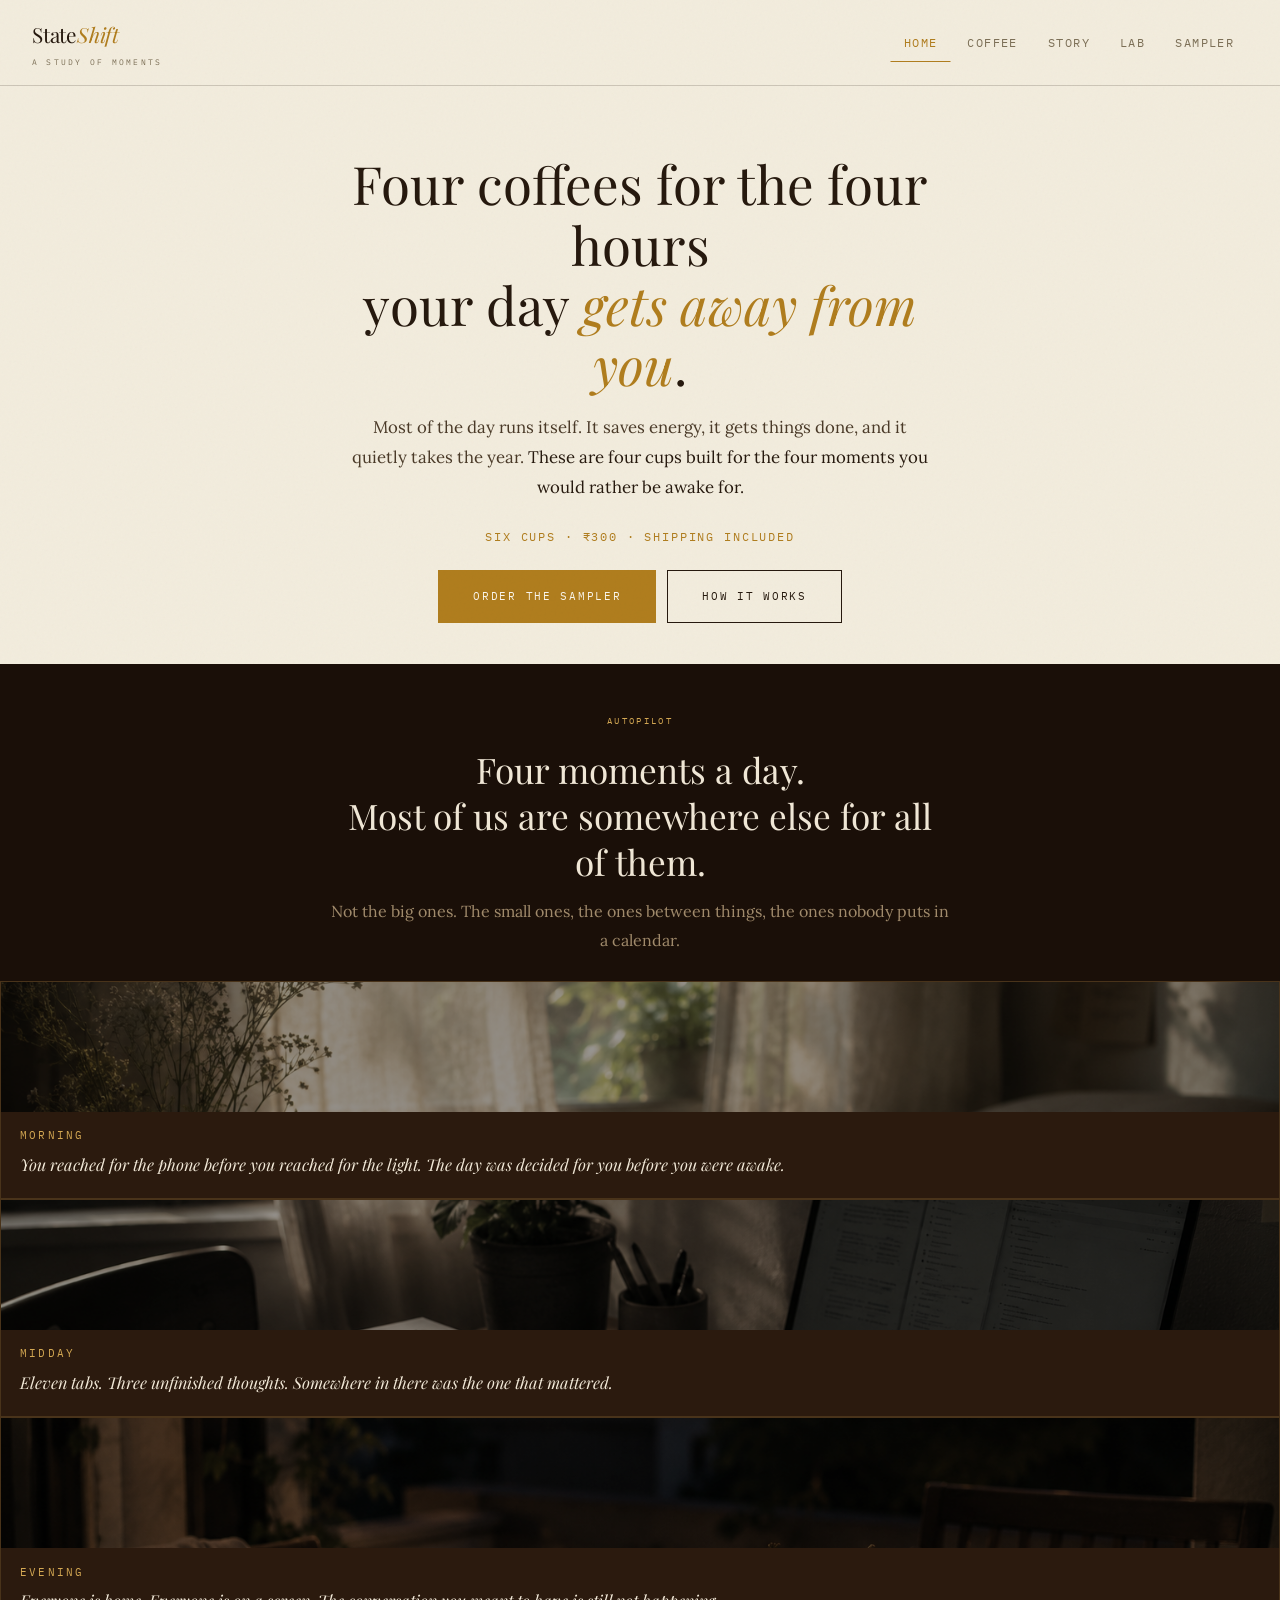
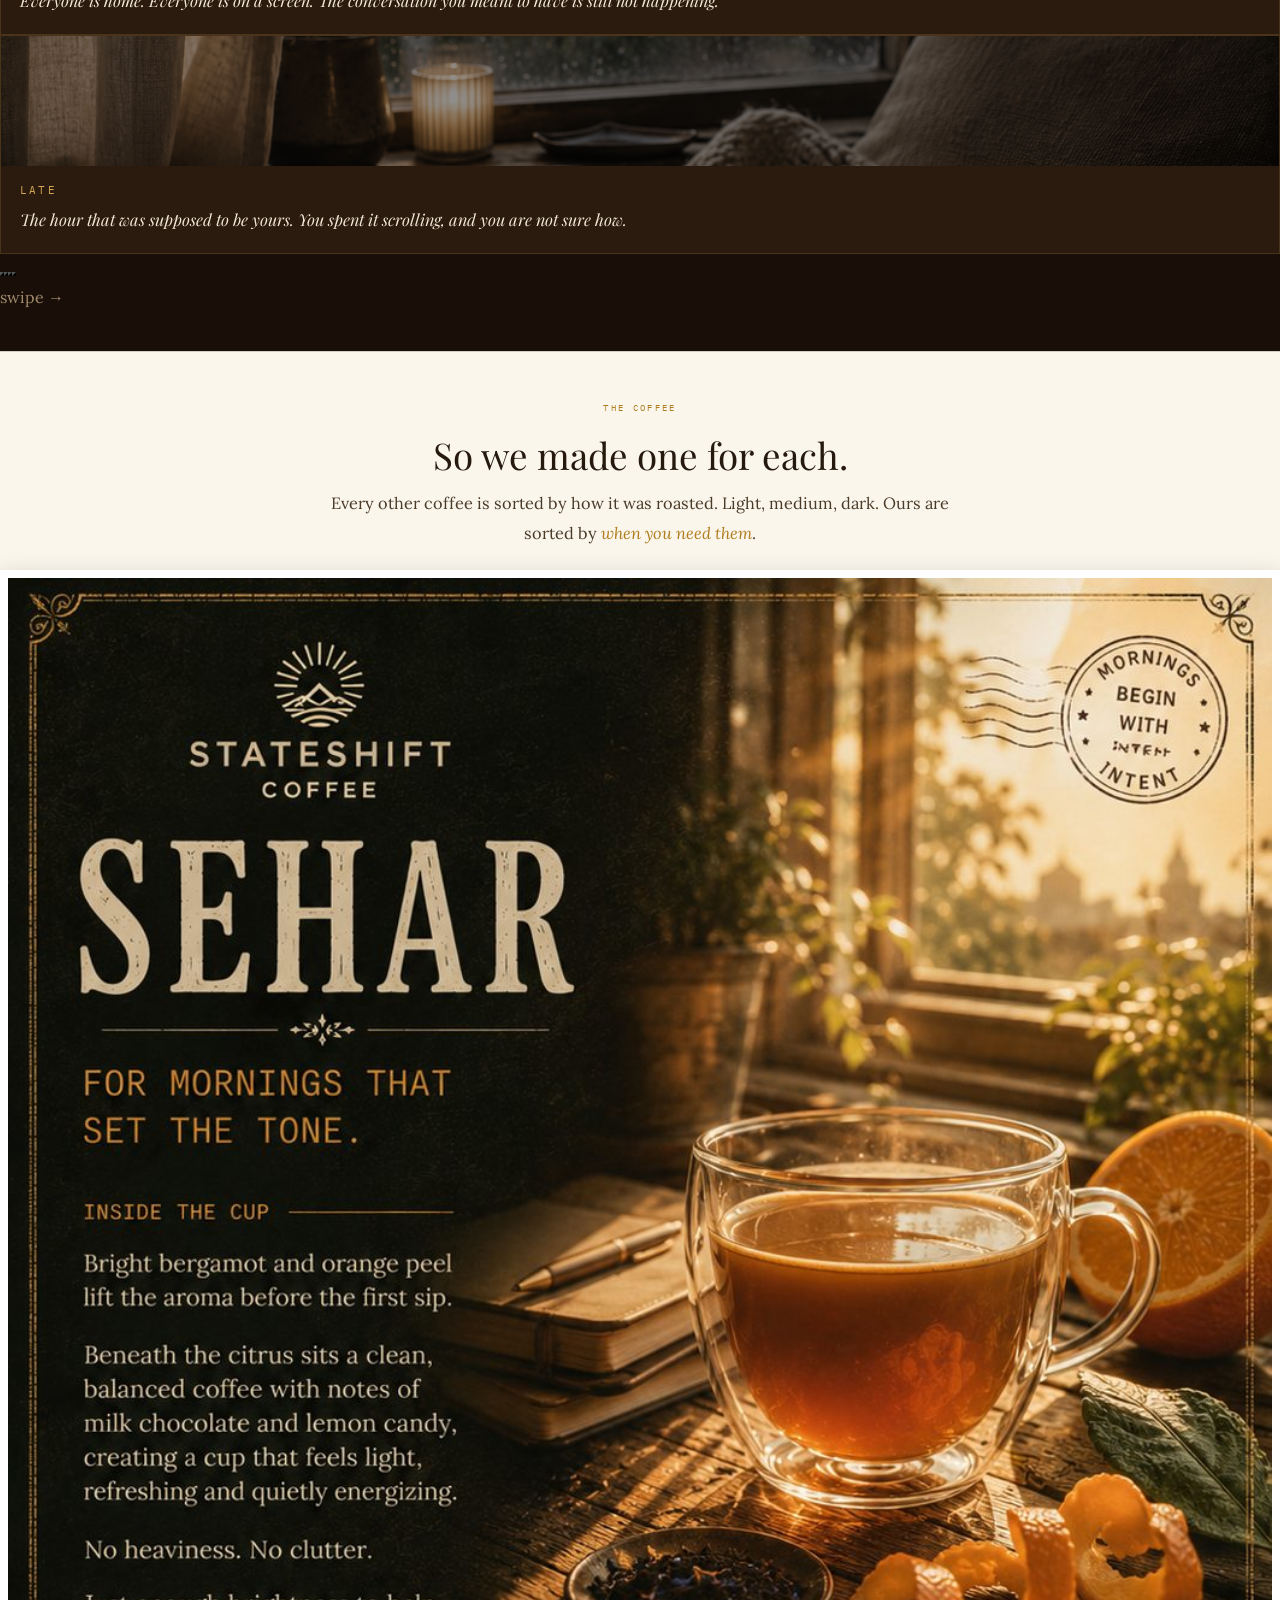
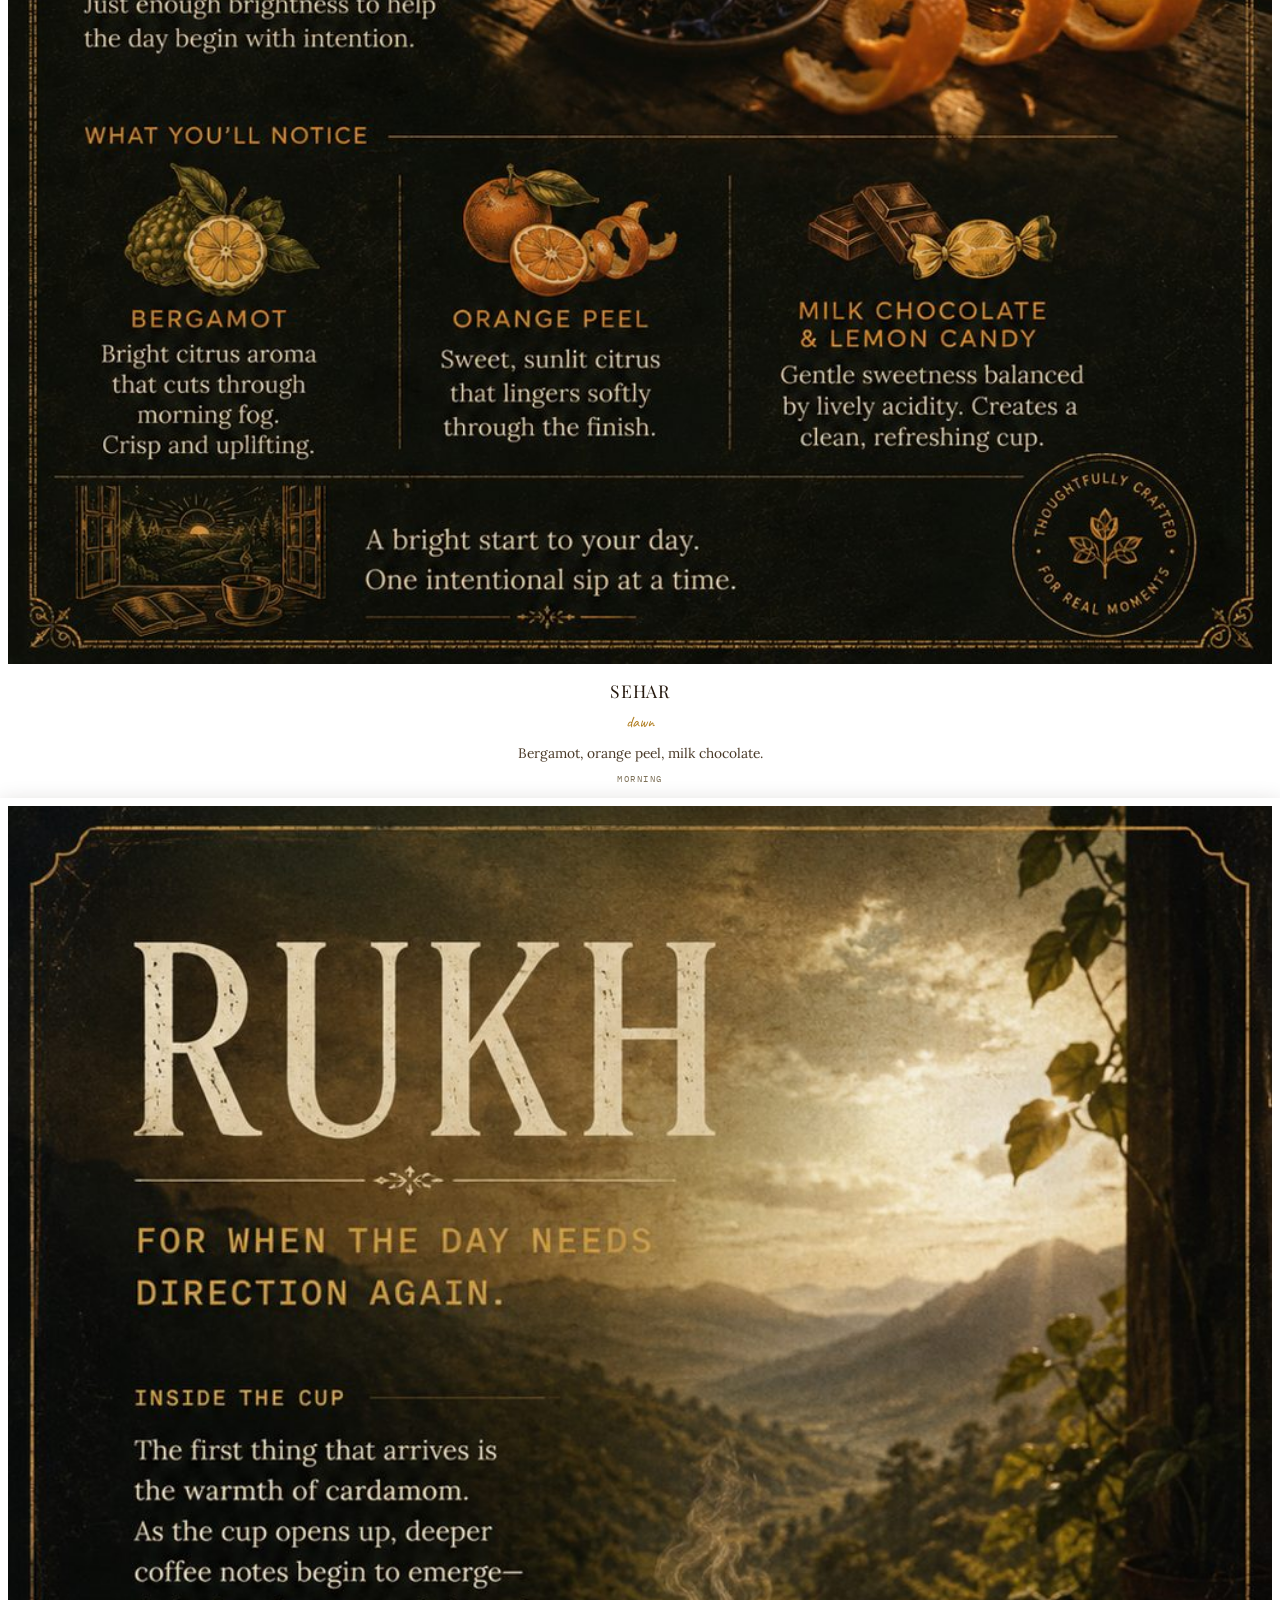
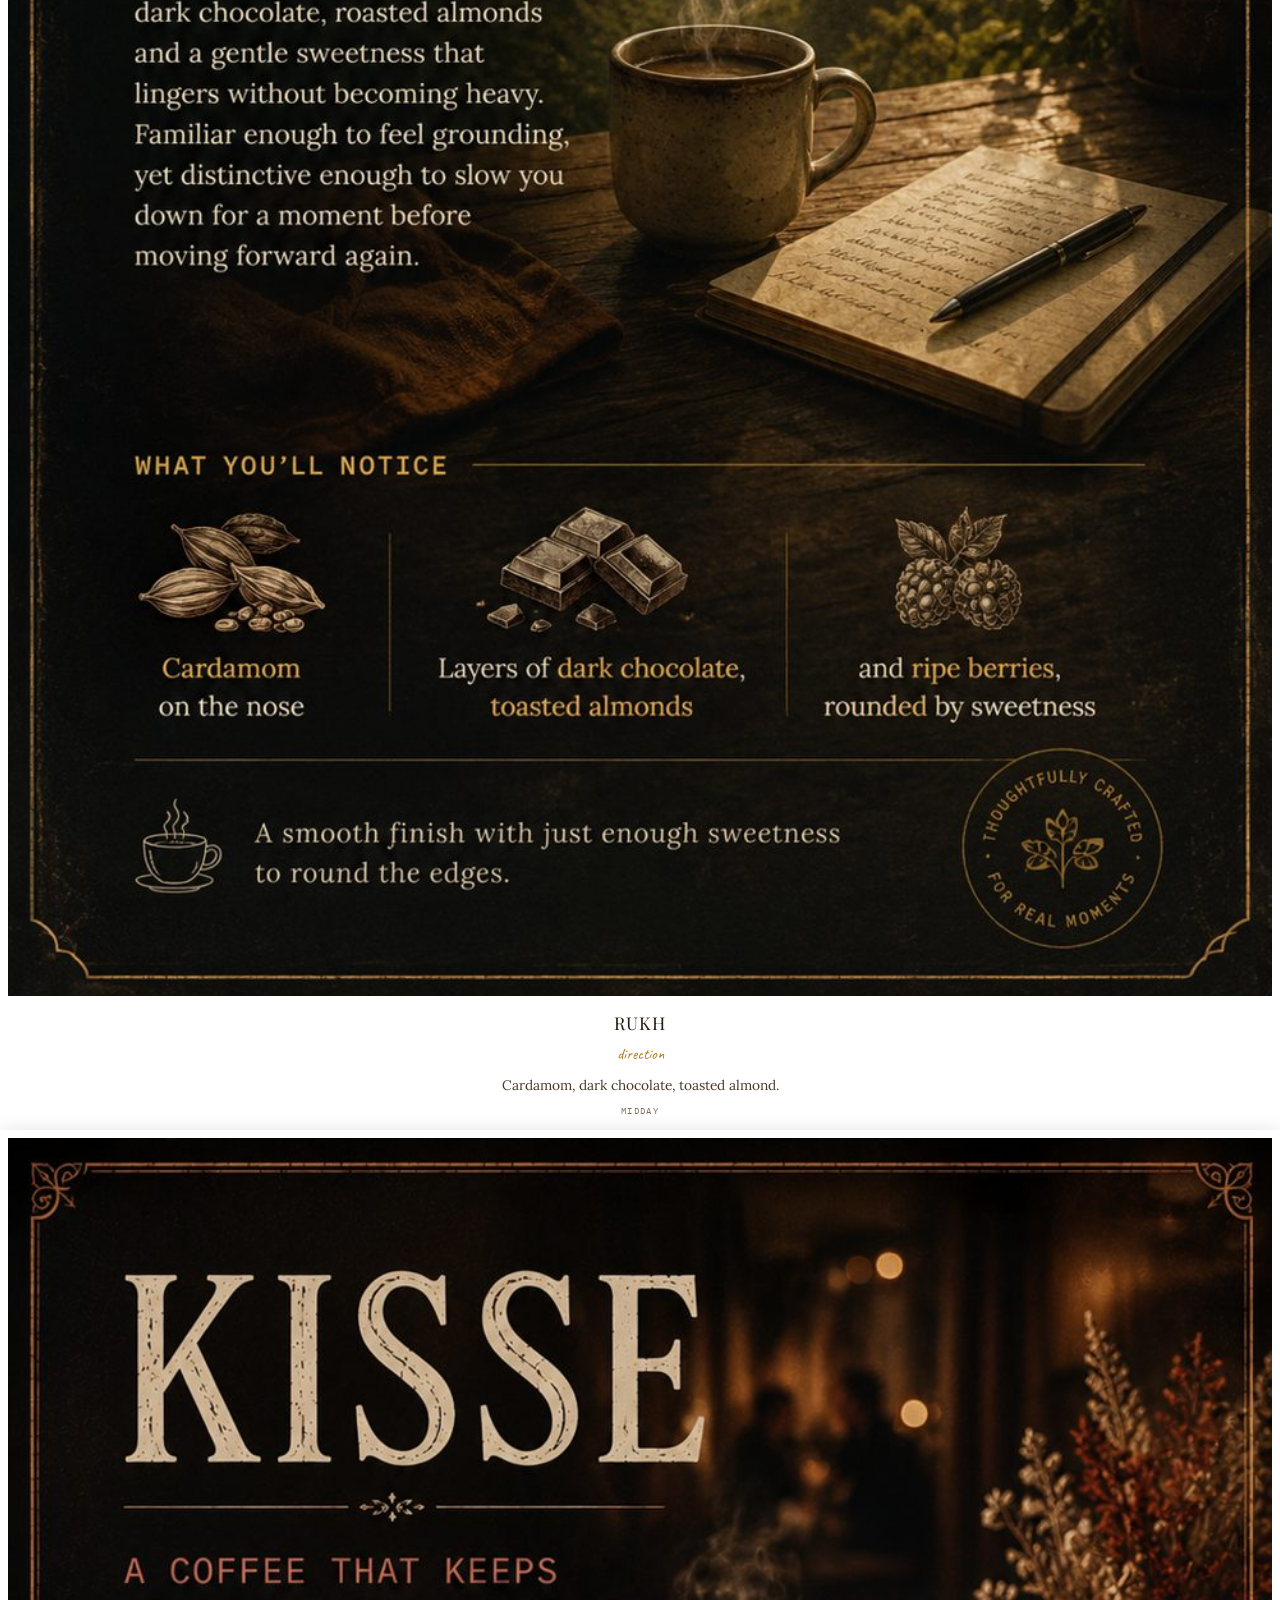
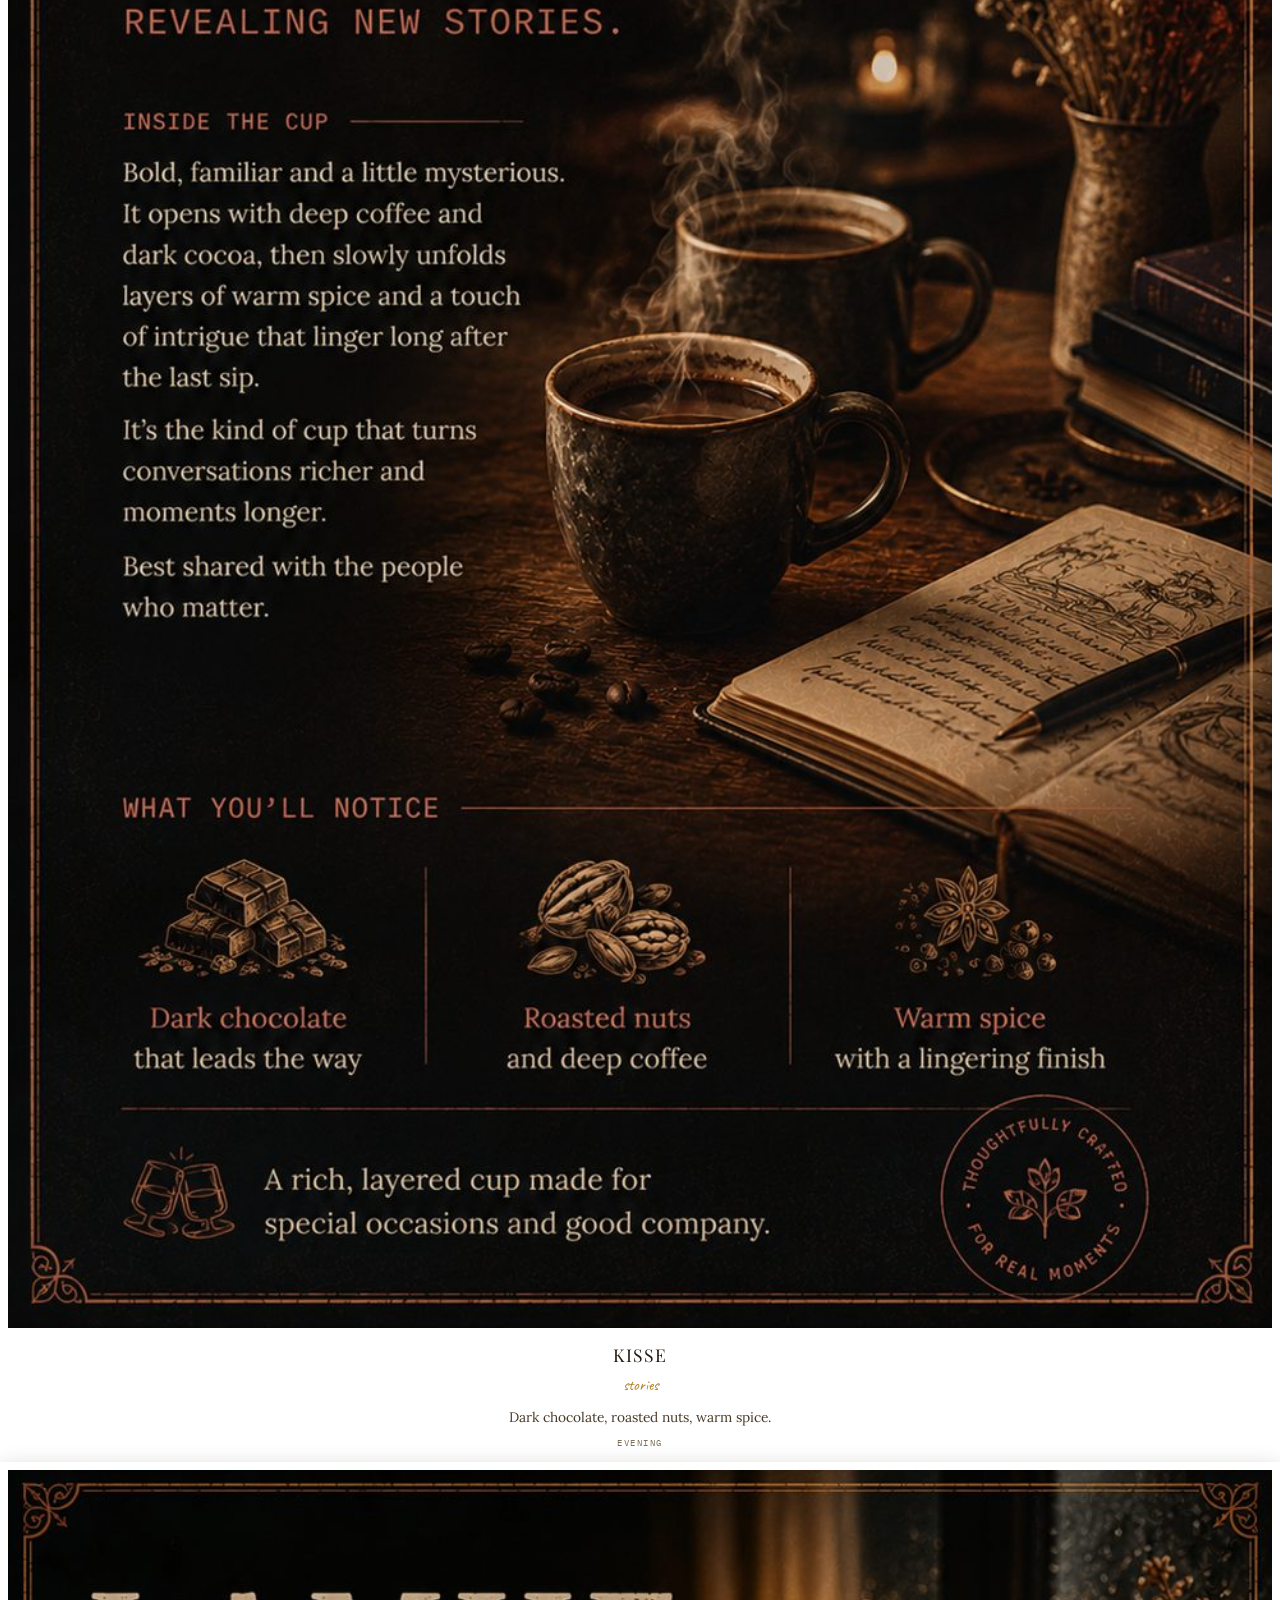
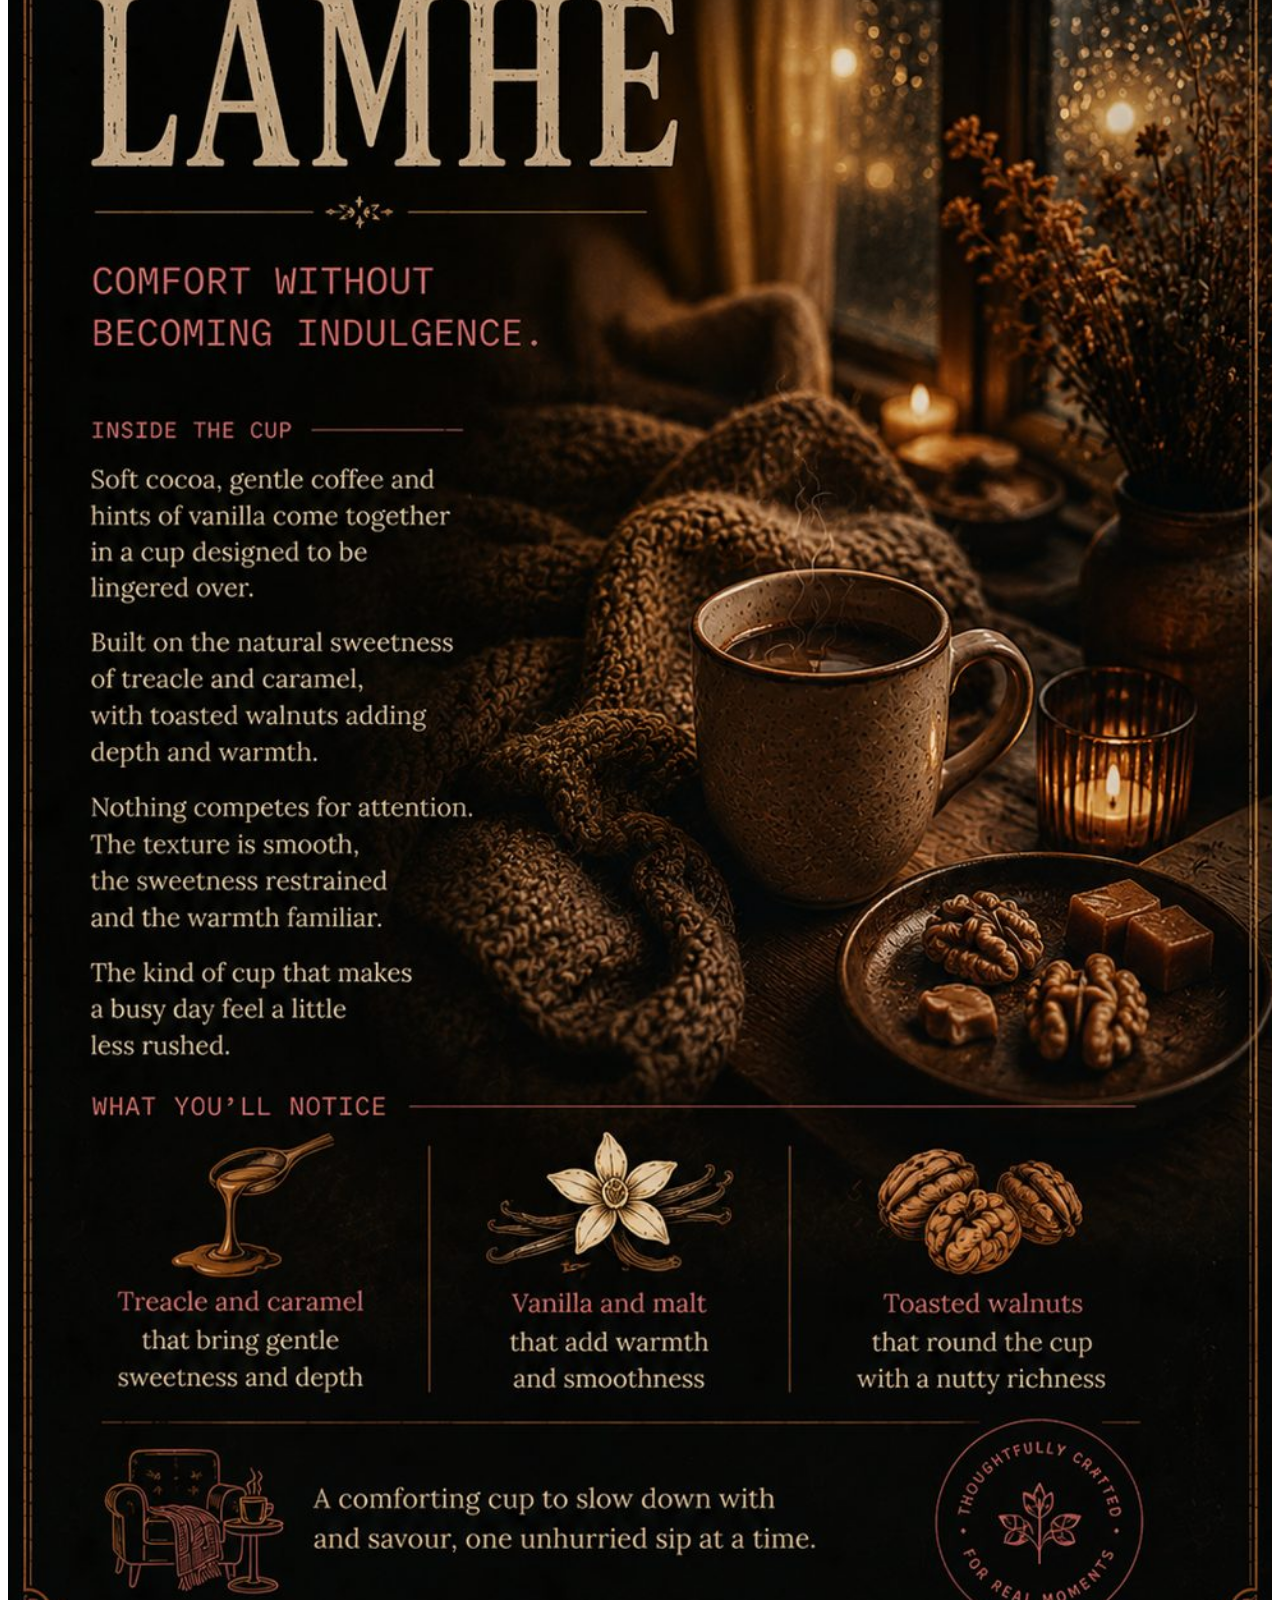
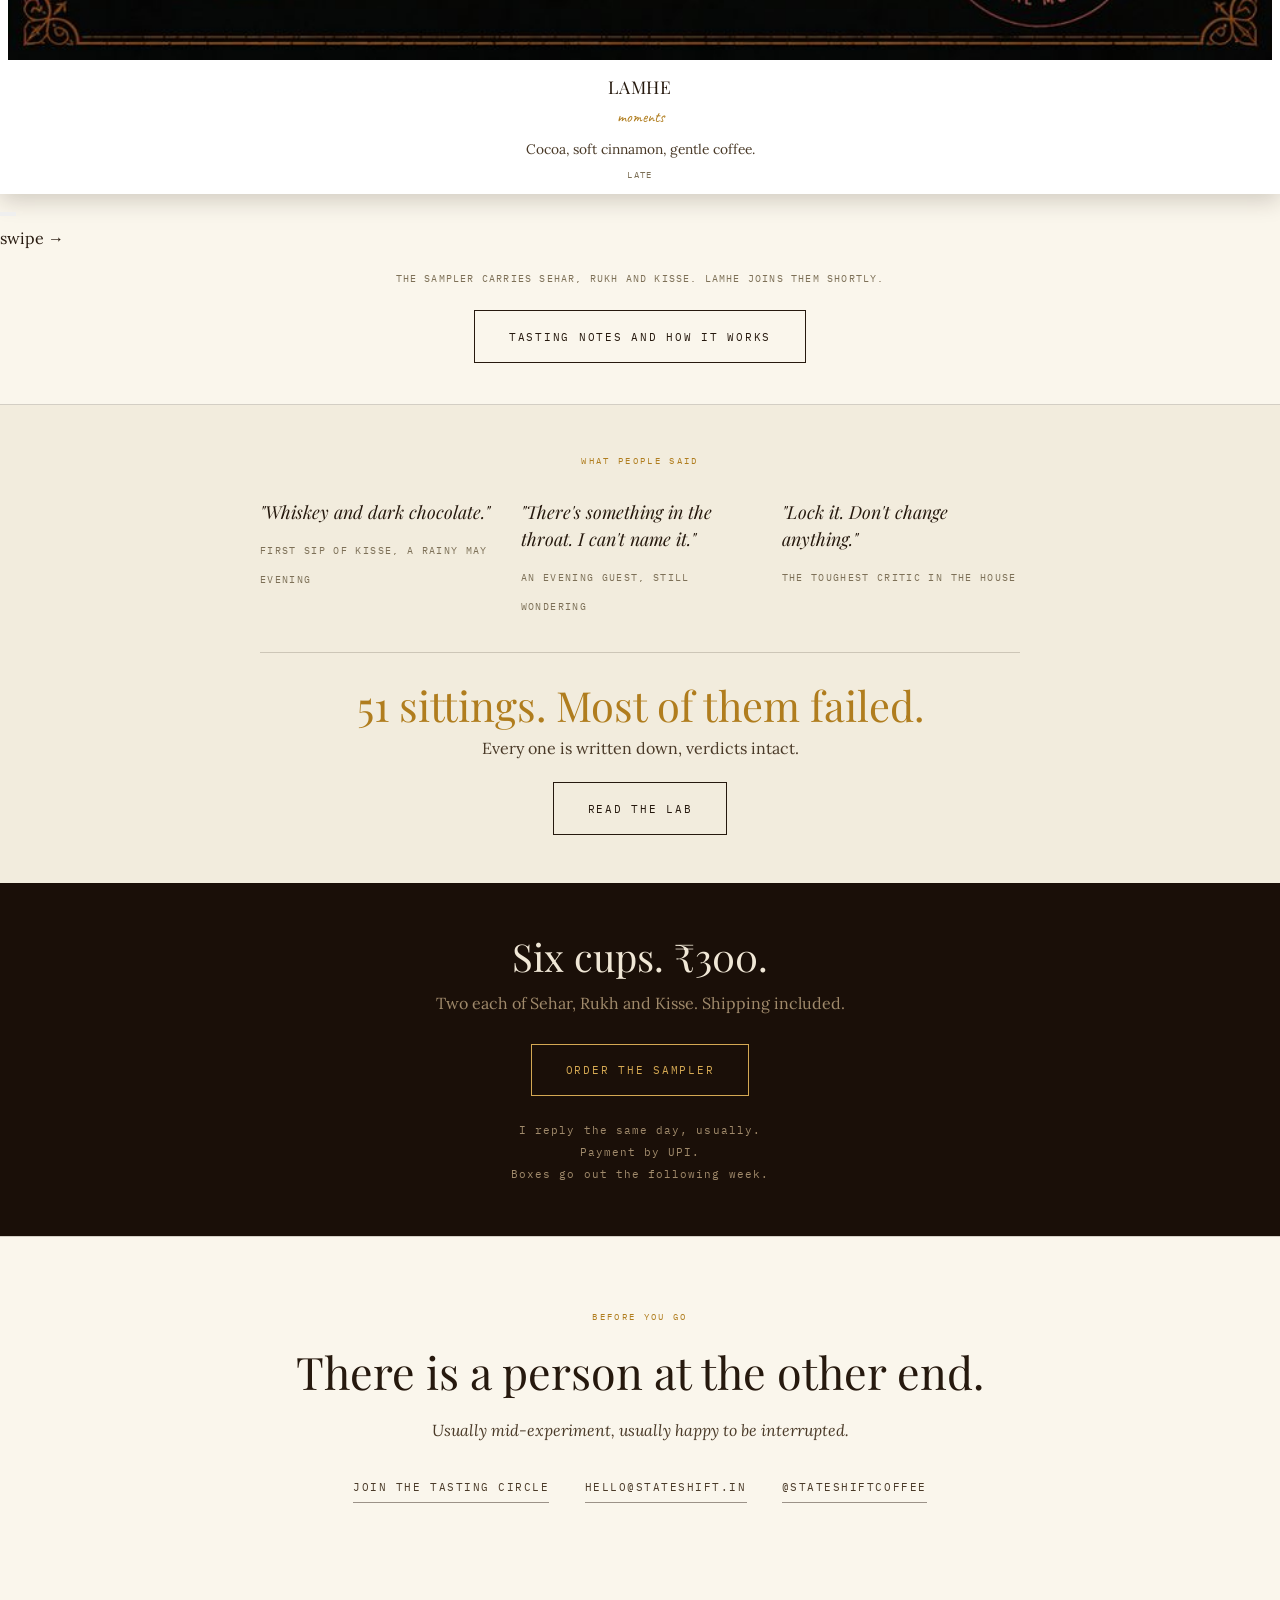
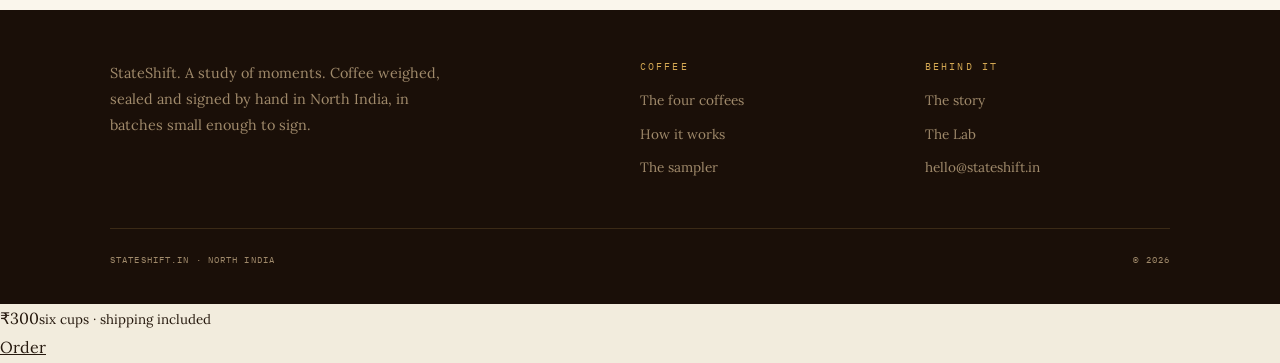
==== index.html @ 12cf4094 "Add files via upload" ====
<!DOCTYPE html>
<html lang="en">
<head>
<meta charset="UTF-8">
<meta name="viewport" content="width=device-width, initial-scale=1.0">
<title>StateShift. Four coffees for the four hours your day gets away from you.</title>
<meta name="description" content="Most of the day runs on autopilot. Four coffees, one for each moment you would rather be awake for. Two sachets, hot water, three minutes. Six cups, Rs 300.">
<link rel="preconnect" href="https://fonts.googleapis.com">
<link href="https://fonts.googleapis.com/css2?family=Playfair+Display:ital,wght@0,400;0,600;1,400&family=Caveat:wght@400;600&family=IBM+Plex+Mono:wght@300;400&family=Lora:ital,wght@0,400;0,500;1,400&display=swap" rel="stylesheet">
<link rel="stylesheet" href="assets/site.css">
<style>
/* FOLD 1 — philosophy and product in the same breath. */
.hero{padding:2.6rem 1.3rem 2rem;text-align:center;max-width:640px;margin:0 auto}
@media(min-width:761px){.hero{padding:4.2rem 2rem 2.6rem}}
.hero h1{font-size:clamp(1.95rem,6.6vw,3.3rem);line-height:1.14;margin-bottom:1.1rem}
.hero h1 em{color:var(--gold)}
.hero .plain{font-size:1.05rem;line-height:1.8;color:var(--ink-soft);margin-bottom:1.5rem}
.hero .plain b{color:var(--ink);font-weight:400}
.price-line{
  font-family:'IBM Plex Mono',monospace;font-size:.72rem;letter-spacing:.16em;
  text-transform:uppercase;color:var(--gold);margin-bottom:1.4rem;
}
.hero-ctas{display:flex;gap:.7rem;justify-content:center;flex-wrap:wrap}

/* FOLD 2 — the four moments you sleep through. */
.autop{background:var(--espresso);color:var(--dark-text);padding:3rem 0 2.4rem;border-top:1px solid var(--line)}
.autop-in{max-width:660px;margin:0 auto;padding:0 1.3rem 1.6rem;text-align:center}
.autop .eyebrow{color:var(--amber)}
.autop h2{color:var(--dark-text);font-size:clamp(1.55rem,4.4vw,2.2rem);line-height:1.3;margin-bottom:.8rem}
.autop .sub{color:var(--dark-muted);font-size:1rem;line-height:1.8}
.mcard{background:var(--roast);border:1px solid var(--line-dark);overflow:hidden}
.mimg{height:130px;background-size:cover;background-position:center 40%;filter:grayscale(.35) brightness(.6)}
.mtext{padding:1.1rem 1.2rem 1.3rem}
.mtext h3{
  font-family:'IBM Plex Mono',monospace;font-size:.66rem;letter-spacing:.2em;
  text-transform:uppercase;color:var(--amber);margin-bottom:.6rem;
}
.mtext p{font-family:'Playfair Display',serif;font-style:italic;font-size:1.02rem;line-height:1.6;color:var(--dark-text)}
.autop .rail-dots button{background:rgba(212,168,83,.25)}
.autop .rail-dots button[aria-current="true"]{background:var(--amber)}
.autop .rail-hint{color:var(--dark-muted)}

/* FOLD 3 — so we made one for each. */
.four{padding:3rem 0 2.6rem;background:var(--cream);border-top:1px solid var(--line);border-bottom:1px solid var(--line)}
.four-in{max-width:660px;margin:0 auto;padding:0 1.3rem 1.4rem;text-align:center}
.four-in h2{font-size:clamp(1.6rem,4.4vw,2.3rem);margin-bottom:.8rem}
.sorted{font-size:1.02rem;line-height:1.8;color:var(--ink-soft)}
.sorted em{color:var(--gold);font-style:italic}
.ccard{
  text-decoration:none;color:var(--ink);background:#fff;
  padding:8px 8px 10px;box-shadow:0 6px 22px rgba(38,25,14,.2);
  display:block;transition:transform .25s,box-shadow .25s;
}
@media(min-width:861px){.ccard:hover{transform:translateY(-6px);box-shadow:0 16px 34px rgba(38,25,14,.28)}}
.ccard img{width:100%;display:block}
.clabel{padding:.7rem .3rem .1rem;text-align:center}
.cname{font-family:'Playfair Display',serif;font-size:1.1rem;letter-spacing:.05em;display:block}
.cword{font-family:'Caveat',cursive;font-size:1rem;color:var(--gold);display:block;margin-bottom:.35rem}
.ctaste{font-size:.86rem;color:var(--ink-soft);line-height:1.5;display:block;margin-bottom:.4rem}
.cwhen{font-family:'IBM Plex Mono',monospace;font-size:.58rem;letter-spacing:.16em;text-transform:uppercase;color:var(--muted);display:block}
.four-more{text-align:center;margin-top:1.4rem;padding:0 1.3rem}
.four-note{
  text-align:center;margin-top:1rem;font-family:'IBM Plex Mono',monospace;
  font-size:.62rem;letter-spacing:.12em;text-transform:uppercase;color:var(--muted);
}

/* FOLD 4 — proof, then buy. */
.proof{padding:3rem 1.3rem}
.proof-in{max-width:760px;margin:0 auto}
.said{display:grid;grid-template-columns:1fr;gap:1.5rem;margin-bottom:2rem}
@media(min-width:701px){.said{grid-template-columns:repeat(3,1fr);gap:1.4rem}}
.said blockquote{
  font-family:'Playfair Display',serif;font-style:italic;font-size:1.12rem;
  line-height:1.5;color:var(--ink);margin:0 0 .5rem;
}
.said cite{
  font-family:'IBM Plex Mono',monospace;font-size:.6rem;letter-spacing:.14em;
  text-transform:uppercase;color:var(--muted);font-style:normal;
}
.tally{text-align:center;border-top:1px solid var(--line);padding-top:1.8rem}
.tally .n{font-family:'Playfair Display',serif;font-size:clamp(1.9rem,5.6vw,2.6rem);color:var(--gold);line-height:1.1}
.tally p{font-size:1rem;color:var(--ink-soft);margin:.4rem 0 1.2rem}

.close{background:var(--espresso);color:var(--dark-text);text-align:center;padding:3.2rem 1.3rem}
.close h2{color:var(--dark-text);font-size:clamp(1.7rem,4.5vw,2.4rem);margin-bottom:.7rem}
.close p{color:var(--dark-muted);margin-bottom:1.6rem;line-height:1.8}
.close .after{margin-top:1.4rem;font-family:'IBM Plex Mono',monospace;font-size:.66rem;letter-spacing:.1em;color:var(--dark-muted);line-height:2.1}
</style>
</head>
<body class="has-buybar">

<header class="site-header">
  <a href="index.html" class="site-logo">State<span>Shift</span><small>A study of moments</small></a>
  <nav class="site-nav">
    <a href="index.html" class="active">Home</a>
    <a href="collection.html">Coffee</a>
    <a href="story.html">Story</a>
    <a href="states.html">Lab</a>
    <a href="sampler.html" class="sell">Sampler</a>
  </nav>
</header>

<!-- ============ FOLD 1 · autopilot AND coffee, in one breath ============ -->
<section class="hero">
  <h1>Four coffees for the four hours<br>your day <em>gets away from you</em>.</h1>
  <p class="plain">Most of the day runs itself. It saves energy, it gets things done, and it quietly takes the year. <b>These are four cups built for the four moments you would rather be awake for.</b></p>
  <div class="price-line">Six cups &middot; &#8377;300 &middot; shipping included</div>
  <div class="hero-ctas">
    <a class="btn gold" href="sampler.html">Order the sampler</a>
    <a class="btn" href="collection.html#how">How it works</a>
  </div>
</section>

<!-- ============ FOLD 2 · the four moments you sleep through ============ -->
<section class="autop">
  <div class="autop-in">
    <span class="eyebrow">Autopilot</span>
    <h2>Four moments a day.<br>Most of us are somewhere else for all of them.</h2>
    <p class="sub">Not the big ones. The small ones, the ones between things, the ones nobody puts in a calendar.</p>
  </div>

  <div class="rail" data-rail="mom">
    <article class="mcard">
      <div class="mimg" style="background-image:url('assets/moments/moment-sehar.jpg')"></div>
      <div class="mtext">
        <h3>Morning</h3>
        <p>You reached for the phone before you reached for the light. The day was decided for you before you were awake.</p>
      </div>
    </article>
    <article class="mcard">
      <div class="mimg" style="background-image:url('assets/moments/moment-rukh.jpg')"></div>
      <div class="mtext">
        <h3>Midday</h3>
        <p>Eleven tabs. Three unfinished thoughts. Somewhere in there was the one that mattered.</p>
      </div>
    </article>
    <article class="mcard">
      <div class="mimg" style="background-image:url('assets/moments/moment-kisse.jpg')"></div>
      <div class="mtext">
        <h3>Evening</h3>
        <p>Everyone is home. Everyone is on a screen. The conversation you meant to have is still not happening.</p>
      </div>
    </article>
    <article class="mcard">
      <div class="mimg" style="background-image:url('assets/moments/moment-lamhe.jpg')"></div>
      <div class="mtext">
        <h3>Late</h3>
        <p>The hour that was supposed to be yours. You spent it scrolling, and you are not sure how.</p>
      </div>
    </article>
  </div>
  <div class="rail-dots" data-dots="mom"></div>
  <span class="rail-hint">swipe &rarr;</span>
</section>

<!-- ============ FOLD 3 · so we made one for each ============ -->
<section class="four">
  <div class="four-in">
    <span class="eyebrow">The coffee</span>
    <h2>So we made one for each.</h2>
    <p class="sorted">Every other coffee is sorted by how it was roasted. Light, medium, dark. Ours are sorted by <em>when you need them</em>.</p>
  </div>

  <div class="rail" data-rail="cof">
    <a class="ccard" href="collection.html#sehar">
      <img src="assets/posters/sehar-card.jpg" alt="SEHAR label" loading="lazy">
      <div class="clabel">
        <span class="cname">SEHAR</span>
        <span class="cword">dawn</span>
        <span class="ctaste">Bergamot, orange peel, milk chocolate.</span>
        <span class="cwhen">Morning</span>
      </div>
    </a>
    <a class="ccard" href="collection.html#rukh">
      <img src="assets/posters/rukh-card.jpg" alt="RUKH label" loading="lazy">
      <div class="clabel">
        <span class="cname">RUKH</span>
        <span class="cword">direction</span>
        <span class="ctaste">Cardamom, dark chocolate, toasted almond.</span>
        <span class="cwhen">Midday</span>
      </div>
    </a>
    <a class="ccard" href="collection.html#kisse">
      <img src="assets/posters/kisse-card.jpg" alt="KISSE label" loading="lazy">
      <div class="clabel">
        <span class="cname">KISSE</span>
        <span class="cword">stories</span>
        <span class="ctaste">Dark chocolate, roasted nuts, warm spice.</span>
        <span class="cwhen">Evening</span>
      </div>
    </a>
    <a class="ccard" href="collection.html#lamhe">
      <img src="assets/posters/lamhe-card.jpg" alt="LAMHE label" loading="lazy">
      <div class="clabel">
        <span class="cname">LAMHE</span>
        <span class="cword">moments</span>
        <span class="ctaste">Cocoa, soft cinnamon, gentle coffee.</span>
        <span class="cwhen">Late</span>
      </div>
    </a>
  </div>
  <div class="rail-dots" data-dots="cof"></div>
  <span class="rail-hint">swipe &rarr;</span>

  <p class="four-note">The sampler carries Sehar, Rukh and Kisse. Lamhe joins them shortly.</p>
  <div class="four-more"><a class="btn" href="collection.html">Tasting notes and how it works</a></div>
</section>

<!-- ============ FOLD 4 · proof ============ -->
<section class="proof">
  <div class="proof-in">
    <div class="center" style="margin-bottom:1.8rem"><span class="eyebrow">What people said</span></div>
    <div class="said">
      <div>
        <blockquote>"Whiskey and dark chocolate."</blockquote>
        <cite>first sip of Kisse, a rainy May evening</cite>
      </div>
      <div>
        <blockquote>"There's something in the throat. I can't name it."</blockquote>
        <cite>an evening guest, still wondering</cite>
      </div>
      <div>
        <blockquote>"Lock it. Don't change anything."</blockquote>
        <cite>the toughest critic in the house</cite>
      </div>
    </div>
    <div class="tally">
      <div class="n">51 sittings. Most of them failed.</div>
      <p>Every one is written down, verdicts intact.</p>
      <a class="btn" href="states.html">Read the Lab</a>
    </div>
  </div>
</section>

<section class="close">
  <h2>Six cups. &#8377;300.</h2>
  <p>Two each of Sehar, Rukh and Kisse. Shipping included.</p>
  <a class="btn on-dark" href="sampler.html">Order the sampler</a>
  <div class="after">I reply the same day, usually.<br>Payment by UPI.<br>Boxes go out the following week.</div>
</section>

<section class="contact-close">
  <span class="eyebrow">Before you go</span>
  <h2>There is a person at the other end.</h2>
  <p class="cc-line">Usually mid-experiment, usually happy to be interrupted.</p>
  <div class="cc-links">
    <a href="https://wa.me/91XXXXXXXXXX?text=Hi%20Mandhir%2C%20I%27d%20like%20to%20join%20the%20Tasting%20Circle.">Join the Tasting Circle</a>
    <a href="mailto:hello@stateshift.in">hello@stateshift.in</a>
    <a href="https://instagram.com/stateshiftcoffee" target="_blank" rel="noopener">@stateshiftcoffee</a>
  </div>
</section>

<footer class="site-footer">
  <div class="footer-grid">
    <div>
      <p style="font-size:.9rem;line-height:1.8;max-width:340px">StateShift. A study of moments. Coffee weighed, sealed and signed by hand in North India, in batches small enough to sign.</p>
    </div>
    <div>
      <h4>Coffee</h4>
      <ul class="footer-links">
        <li><a href="collection.html">The four coffees</a></li>
        <li><a href="collection.html#how">How it works</a></li>
        <li><a href="sampler.html">The sampler</a></li>
      </ul>
    </div>
    <div>
      <h4>Behind it</h4>
      <ul class="footer-links">
        <li><a href="story.html">The story</a></li>
        <li><a href="states.html">The Lab</a></li>
        <li><a href="mailto:hello@stateshift.in">hello@stateshift.in</a></li>
      </ul>
    </div>
  </div>
  <div class="footer-base">
    <span>stateshift.in &middot; North India</span>
    <span>&#169; 2026</span>
  </div>
</footer>

<div class="buybar">
  <div class="bb-price">&#8377;300<small>six cups &middot; shipping included</small></div>
  <a href="sampler.html">Order</a>
</div>

<script>
/* Rail dots. Progressive enhancement: no JS, the swipe still works. */
document.querySelectorAll('[data-rail]').forEach(function(rail){
  var dots = document.querySelector('[data-dots="' + rail.dataset.rail + '"]');
  if(!dots) return;
  var items = rail.children;
  Array.prototype.forEach.call(items, function(it, i){
    var b = document.createElement('button');
    b.type = 'button';
    b.setAttribute('aria-label', 'Go to card ' + (i + 1));
    b.addEventListener('click', function(){
      rail.scrollTo({left: it.offsetLeft - rail.offsetLeft, behavior: 'smooth'});
    });
    dots.appendChild(b);
  });
  var btns = dots.querySelectorAll('button');
  function sync(){
    var mid = rail.scrollLeft + rail.clientWidth / 2, active = 0, best = Infinity;
    Array.prototype.forEach.call(items, function(it, i){
      var c = it.offsetLeft - rail.offsetLeft + it.offsetWidth / 2, d = Math.abs(c - mid);
      if(d < best){ best = d; active = i; }
    });
    btns.forEach(function(b, i){ b.setAttribute('aria-current', i === active ? 'true' : 'false'); });
  }
  var t;
  rail.addEventListener('scroll', function(){ clearTimeout(t); t = setTimeout(sync, 60); }, {passive:true});
  sync();
});
</script>

</body>
</html>
---- assets/site.css ----
/* ============================================================
   StateShift — site.css — Website v2
   Paper journal + dark espresso accents
   Type: Playfair Display (display) · Lora (body)
         IBM Plex Mono (labels) · Caveat (margin notes)
   ============================================================ */

*{margin:0;padding:0;box-sizing:border-box}

:root{
  /* paper */
  --paper:#f2ecdd;
  --paper-deep:#eae2cf;
  --cream:#faf6ec;
  /* ink */
  --ink:#26190e;
  --ink-soft:#4a3a28;
  --muted:#7d7057;
  /* espresso (dark sections) */
  --espresso:#1a0f08;
  --roast:#2b1a0e;
  --dark-text:#f0e7d6;
  --dark-muted:#a08a6b;
  /* accents */
  --gold:#b07d1e;
  --amber:#d4a853;
  --forest:#33472f;
  /* lines */
  --line:rgba(38,25,14,.18);
  --line-strong:rgba(38,25,14,.45);
  --line-dark:rgba(212,168,83,.18);
}

html{font-size:16px;scroll-behavior:smooth}
body{
  font-family:'Lora',Georgia,serif;
  background:var(--paper);
  color:var(--ink);
  line-height:1.85;
  min-height:100vh;
}

/* paper grain */
body::after{
  content:'';position:fixed;inset:0;pointer-events:none;z-index:9990;
  background-image:url("data:image/svg+xml,%3Csvg viewBox='0 0 512 512' xmlns='http://www.w3.org/2000/svg'%3E%3Cfilter id='n'%3E%3CfeTurbulence type='fractalNoise' baseFrequency='0.7' numOctaves='4' stitchTiles='stitch'/%3E%3C/filter%3E%3Crect width='100%25' height='100%25' filter='url(%23n)' opacity='0.05'/%3E%3C/svg%3E");
  mix-blend-mode:multiply;opacity:.55;
}

h1,h2,h3,h4{font-family:'Playfair Display',serif;font-weight:400;line-height:1.15;color:var(--ink)}
em{font-style:italic}
a{color:inherit}
img{max-width:100%;display:block}

.mono{font-family:'IBM Plex Mono',monospace}
.hand{font-family:'Caveat',cursive}

::selection{background:rgba(212,168,83,.4)}
::-webkit-scrollbar{width:6px}
::-webkit-scrollbar-track{background:var(--paper-deep)}
::-webkit-scrollbar-thumb{background:rgba(176,125,30,.45)}

/* ---------- header ---------- */
.site-header{
  position:sticky;top:0;z-index:100;
  background:rgba(242,236,221,.96);backdrop-filter:blur(6px);
  border-bottom:1px solid var(--line);
  padding:.95rem 2rem;
  display:flex;align-items:center;justify-content:space-between;gap:1rem;flex-wrap:wrap;
}
.site-logo{
  font-family:'Playfair Display',serif;font-size:1.3rem;
  color:var(--ink);text-decoration:none;letter-spacing:-.01em;
}
.site-logo span{color:var(--gold);font-style:italic}
.site-logo small{
  display:block;font-family:'IBM Plex Mono',monospace;font-size:.5rem;
  letter-spacing:.28em;text-transform:uppercase;color:var(--muted);margin-top:.1rem;
}
.site-nav{display:flex;gap:.15rem;align-items:center;flex-wrap:wrap}
.site-nav a{
  font-family:'IBM Plex Mono',monospace;font-size:.74rem;
  letter-spacing:.12em;text-transform:uppercase;
  color:var(--muted);text-decoration:none;
  padding:.45rem .8rem;border:1px solid transparent;
  transition:color .2s,border-color .2s;
}
.site-nav a:hover{color:var(--gold)}
.site-nav a.active{color:var(--gold);border-bottom:1px solid var(--gold)}
.site-nav a.cta{
  color:var(--cream);background:var(--forest);
  border:1px solid var(--forest);margin-left:.6rem;
  padding:.55rem 1.25rem;font-size:.72rem;
}
.site-nav a.cta:hover{background:var(--ink);border-color:var(--ink);color:var(--amber)}

/* ---------- shared layout ---------- */
.wrap{max-width:1060px;margin:0 auto;padding:0 2rem}
.wrap-narrow{max-width:720px;margin:0 auto;padding:0 2rem}
section{position:relative}

.eyebrow{
  font-family:'IBM Plex Mono',monospace;font-size:.56rem;
  letter-spacing:.26em;text-transform:uppercase;color:var(--gold);
  display:block;margin-bottom:1.1rem;
}
.display{font-size:clamp(2.4rem,6vw,4.2rem);letter-spacing:-.02em;margin-bottom:1.4rem}
.display em{color:var(--gold)}
.lead{font-size:1.15rem;color:var(--ink-soft);line-height:2}

/* letterpress double rule */
.rule-double{
  height:5px;border-top:1px solid var(--line-strong);border-bottom:1px solid var(--line);
  margin:2.6rem 0;
}
.rule-thin{height:1px;background:var(--line);border:none;margin:2rem 0}

/* handwritten margin note */
.margin-note{
  font-family:'Caveat',cursive;font-size:1.25rem;color:var(--gold);
  transform:rotate(-1.4deg);display:inline-block;
}

/* circular seal */
.seal{
  width:92px;height:92px;border:1px solid var(--gold);border-radius:50%;
  display:flex;align-items:center;justify-content:center;text-align:center;
  font-family:'IBM Plex Mono',monospace;font-size:.5rem;letter-spacing:.2em;
  text-transform:uppercase;color:var(--gold);line-height:1.5;
  transform:rotate(-8deg);padding:.6rem;
}

/* ---------- photo prints (taped-in journal photos) ---------- */
.print{
  background:#fff;padding:10px 10px 14px;
  box-shadow:0 3px 14px rgba(38,25,14,.22);
  transform:rotate(-1.2deg);
  position:relative;
}
.print.tilt-r{transform:rotate(1.4deg)}
.print.tilt-0{transform:none}
.print img{filter:saturate(.92) contrast(1.02)}
.print figcaption{
  font-family:'Caveat',cursive;font-size:1.05rem;color:#5a4a35;
  padding-top:.55rem;text-align:center;
}
.print::before{ /* tape */
  content:'';position:absolute;top:-11px;left:50%;transform:translateX(-50%) rotate(-2deg);
  width:88px;height:24px;background:rgba(222,206,166,.85);
  box-shadow:0 1px 3px rgba(38,25,14,.18);
}

/* ---------- buttons ---------- */
.btn{
  display:inline-block;font-family:'IBM Plex Mono',monospace;
  font-size:.68rem;letter-spacing:.16em;text-transform:uppercase;
  text-decoration:none;padding:.95rem 2.1rem;
  border:1px solid var(--ink);color:var(--ink);
  transition:all .25s;background:transparent;
}
.btn:hover{background:var(--ink);color:var(--amber)}
.btn.gold{background:var(--gold);border-color:var(--gold);color:var(--cream)}
.btn.gold:hover{background:var(--ink);border-color:var(--ink);color:var(--amber)}
.btn.on-dark{border-color:var(--amber);color:var(--amber)}
.btn.on-dark:hover{background:var(--amber);color:var(--espresso)}

/* ---------- dark sections ---------- */
.dark{
  background:var(--espresso);color:var(--dark-text);
}
.dark h1,.dark h2,.dark h3,.dark h4{color:var(--dark-text)}
.dark .eyebrow{color:var(--amber)}
.dark .lead{color:#cbb897}
.dark .rule-double{border-color:var(--line-dark)}
.dark .margin-note{color:var(--amber)}

/* ---------- status chips ---------- */
.chip{
  display:inline-block;font-family:'IBM Plex Mono',monospace;
  font-size:.56rem;letter-spacing:.14em;text-transform:uppercase;
  padding:.3rem .75rem;border:1px solid var(--line-strong);color:var(--ink-soft);
}
.chip.locked{border-color:var(--forest);color:var(--forest)}
.chip.testing{border-color:var(--gold);color:var(--gold)}
.chip.dev{border-color:var(--muted);color:var(--muted)}
.dark .chip{border-color:var(--line-dark);color:var(--dark-muted)}
.dark .chip.locked{border-color:#7a9a6e;color:#9ab88c}
.dark .chip.testing{border-color:var(--amber);color:var(--amber)}

/* ---------- footer ---------- */
.site-footer{
  background:var(--espresso);color:var(--dark-muted);
  padding:3.2rem 2rem 2.2rem;margin-top:0;
}
.footer-grid{
  max-width:1060px;margin:0 auto;
  display:grid;grid-template-columns:2fr 1fr 1fr;gap:2.5rem;
}
.site-footer h4{
  font-family:'IBM Plex Mono',monospace;font-size:.6rem;font-weight:400;
  letter-spacing:.22em;text-transform:uppercase;color:var(--amber);margin-bottom:1rem;
}
.site-footer a{color:var(--dark-muted);text-decoration:none;transition:color .2s}
.site-footer a:hover{color:var(--amber)}
.footer-links{list-style:none}
.footer-links li{margin-bottom:.5rem;font-size:.85rem}
.footer-word{
  font-family:'Playfair Display',serif;font-size:1.35rem;color:var(--dark-text);
  font-style:italic;line-height:1.5;margin-bottom:1rem;
}
.footer-base{
  max-width:1060px;margin:2.5rem auto 0;padding-top:1.4rem;
  border-top:1px solid var(--line-dark);
  display:flex;justify-content:space-between;flex-wrap:wrap;gap:.6rem;
  font-family:'IBM Plex Mono',monospace;font-size:.58rem;
  letter-spacing:.12em;text-transform:uppercase;
}
.footer-base .hand{font-family:'Caveat',cursive;font-size:.95rem;letter-spacing:0;text-transform:none;color:rgba(212,168,83,.5)}

/* ---------- helpers ---------- */
.grid-2{display:grid;grid-template-columns:1fr 1fr;gap:3rem;align-items:center}
.grid-3{display:grid;grid-template-columns:repeat(3,1fr);gap:1.6rem}
.center{text-align:center}
.pad-block{padding:5rem 0}
.pad-block-sm{padding:3.2rem 0}

/* ---------- notebook excerpt ---------- */
.notebook{
  background:var(--cream);border:1px solid var(--line);border-left:3px solid var(--gold);
  padding:1.5rem 1.8rem;margin:2.4rem 0;
  box-shadow:0 2px 10px rgba(38,25,14,.08);
}
.notebook .nb-label{
  font-family:'IBM Plex Mono',monospace;font-size:.54rem;letter-spacing:.22em;
  text-transform:uppercase;color:var(--muted);display:block;margin-bottom:.6rem;
}
.notebook .nb-line{
  font-family:'Caveat',cursive;font-size:1.45rem;line-height:1.5;color:var(--ink-soft);
}
.dark .notebook{background:var(--roast);border-color:var(--line-dark);border-left-color:var(--amber)}
.dark .notebook .nb-line{color:#d7b982}
.dark .notebook .nb-label{color:var(--dark-muted)}

/* ---------- pull quote ---------- */
.pullquote{
  font-family:'Playfair Display',serif;font-size:clamp(1.5rem,3.4vw,2.1rem);
  font-style:italic;text-align:center;line-height:1.55;
  max-width:640px;margin:4.5rem auto;padding:0 2rem;color:var(--ink);
}
.pullquote small{
  display:block;font-family:'IBM Plex Mono',monospace;font-size:.56rem;
  letter-spacing:.22em;text-transform:uppercase;color:var(--gold);
  margin-top:1.1rem;font-style:normal;
}
.dark .pullquote{color:var(--dark-text)}

@media(max-width:860px){
  .grid-2{grid-template-columns:1fr;gap:2.2rem}
  .grid-3{grid-template-columns:1fr}
  .footer-grid{grid-template-columns:1fr}
  .site-header{padding:.85rem 1.1rem}
  .wrap,.wrap-narrow{padding:0 1.2rem}
  .site-nav a{padding:.4rem .5rem;font-size:.64rem}
  .site-nav a.cta{margin-left:.2rem}
}


/* ---------- editorial image utilities ---------- */
.img-band{
  width:100%;height:clamp(260px,46vw,520px);
  background-size:cover;background-position:center;
  filter:sepia(.08) saturate(.96);
}
figure.frame{margin:0}
figure.frame img{
  width:100%;height:auto;display:block;
  box-shadow:0 10px 30px rgba(38,25,14,.18);
}
figure.frame figcaption{
  font-family:'IBM Plex Mono',monospace;font-size:.56rem;
  letter-spacing:.18em;text-transform:uppercase;color:var(--muted);
  padding-top:.7rem;
}
.ed-grid{ /* generic editorial split: text + image, alternate with .flip */
  max-width:1060px;margin:0 auto;padding:4rem 2rem;
  display:grid;grid-template-columns:1fr 1.1fr;gap:3.4rem;align-items:center;
}
.ed-grid.flip>*:first-child{order:2}
@media(max-width:820px){
  .ed-grid{grid-template-columns:1fr;gap:2rem;padding:2.8rem 1.4rem}
  .ed-grid.flip>*:first-child{order:0}
}

/* ---------- contact close (shared, before footer) ---------- */
.contact-close{
  border-top:1px solid var(--line);
  background:var(--cream);
  padding:4.5rem 2rem;text-align:center;
}
.contact-close h2{
  font-size:clamp(1.9rem,4.5vw,2.8rem);line-height:1.25;margin-bottom:1rem;
}
.contact-close h2 em{color:var(--gold)}
.contact-close .cc-line{
  font-style:italic;color:var(--ink-soft);max-width:460px;margin:0 auto 2rem;
}
.cc-links{
  display:flex;gap:2.2rem;justify-content:center;flex-wrap:wrap;margin-bottom:2.2rem;
}
.cc-links a{
  font-family:'IBM Plex Mono',monospace;font-size:.68rem;letter-spacing:.14em;
  text-transform:uppercase;color:var(--ink-soft);text-decoration:none;
  border-bottom:1px solid var(--line-strong);padding-bottom:.3rem;
  transition:color .2s,border-color .2s;
}
.cc-links a:hover{color:var(--gold);border-color:var(--gold)}
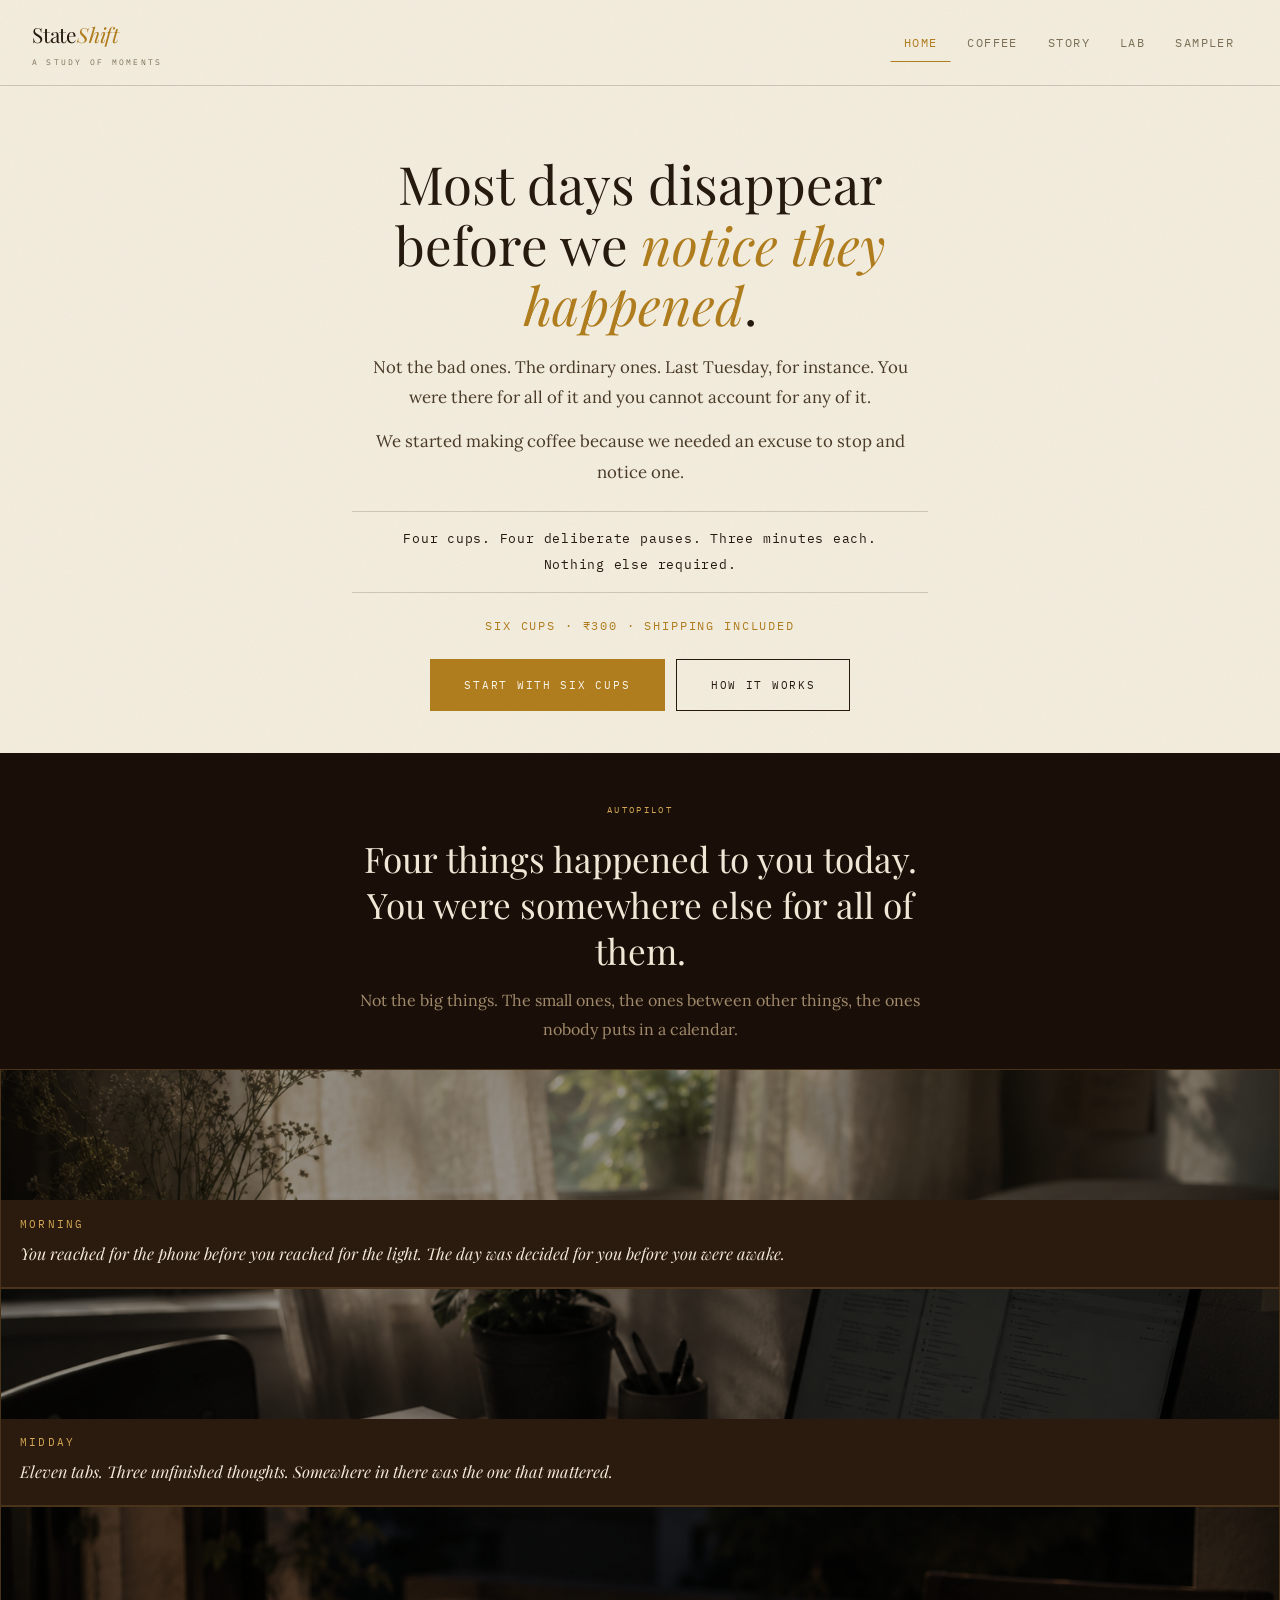
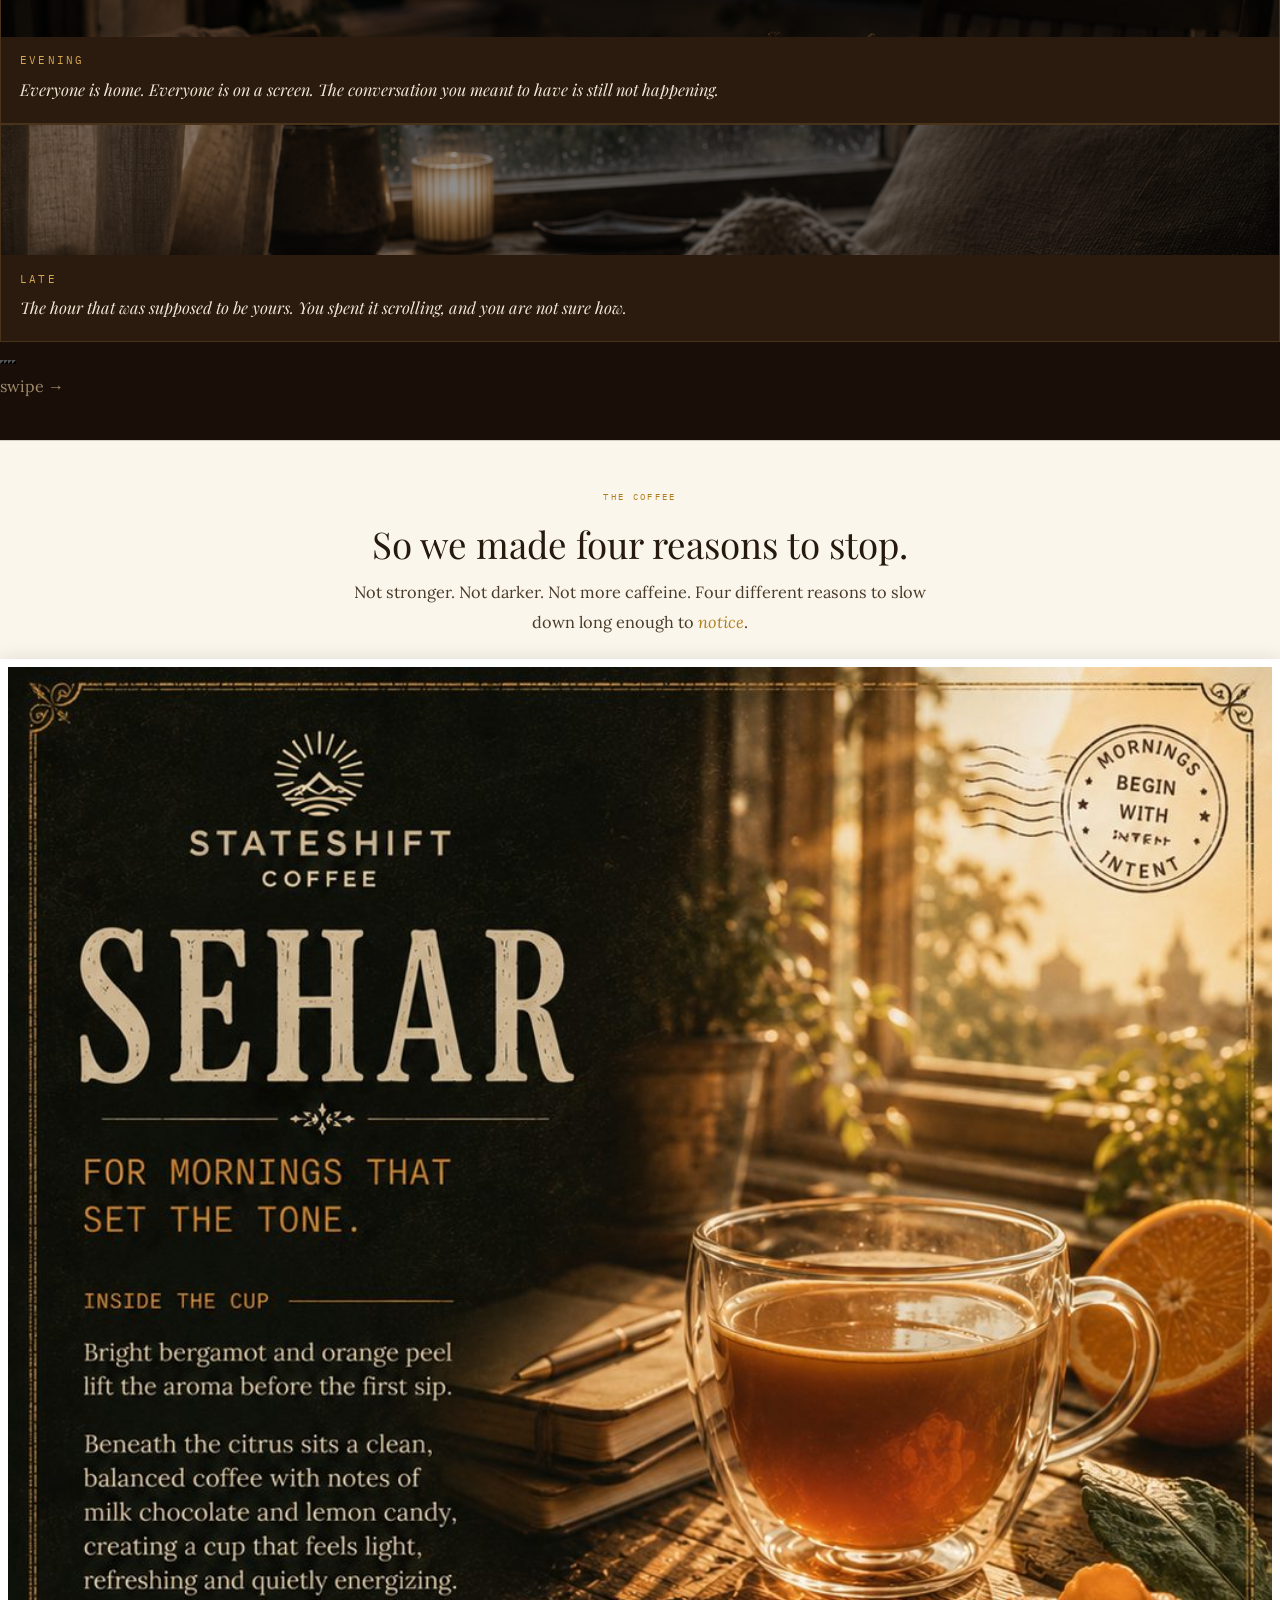
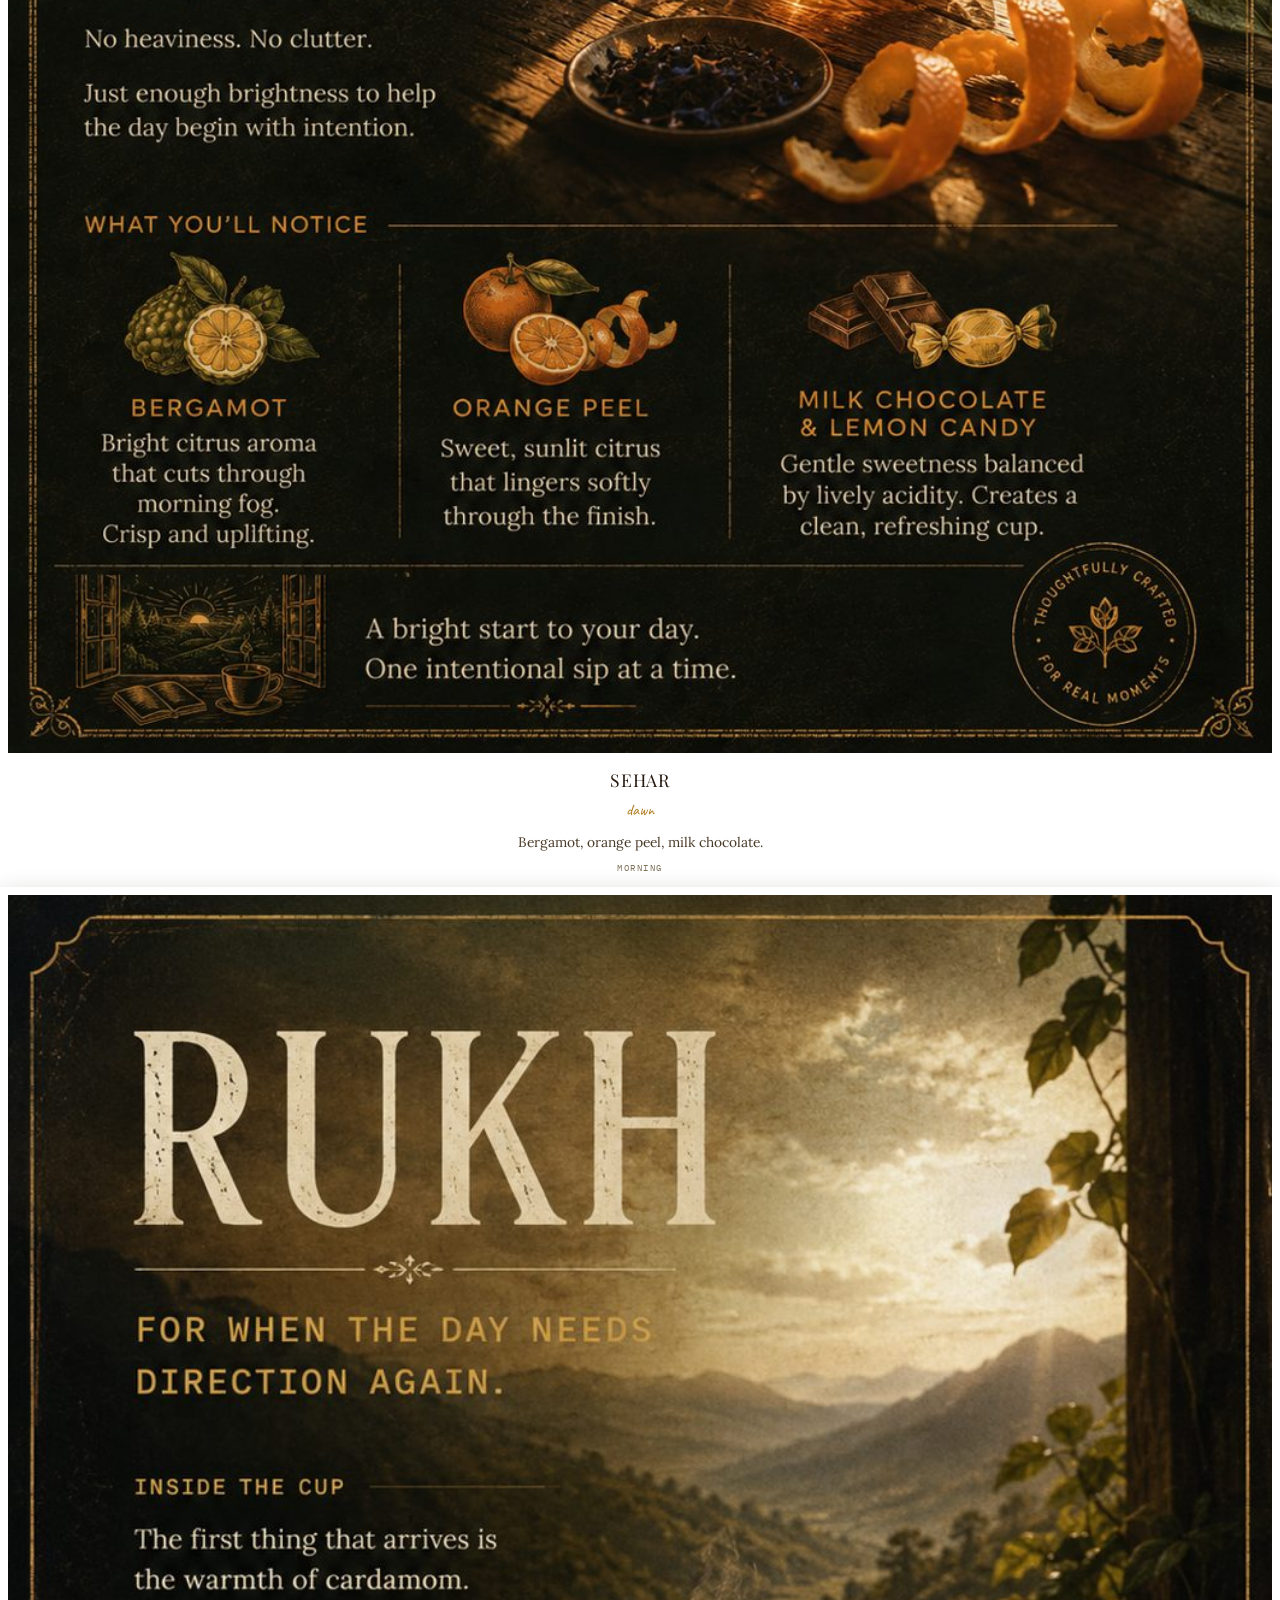
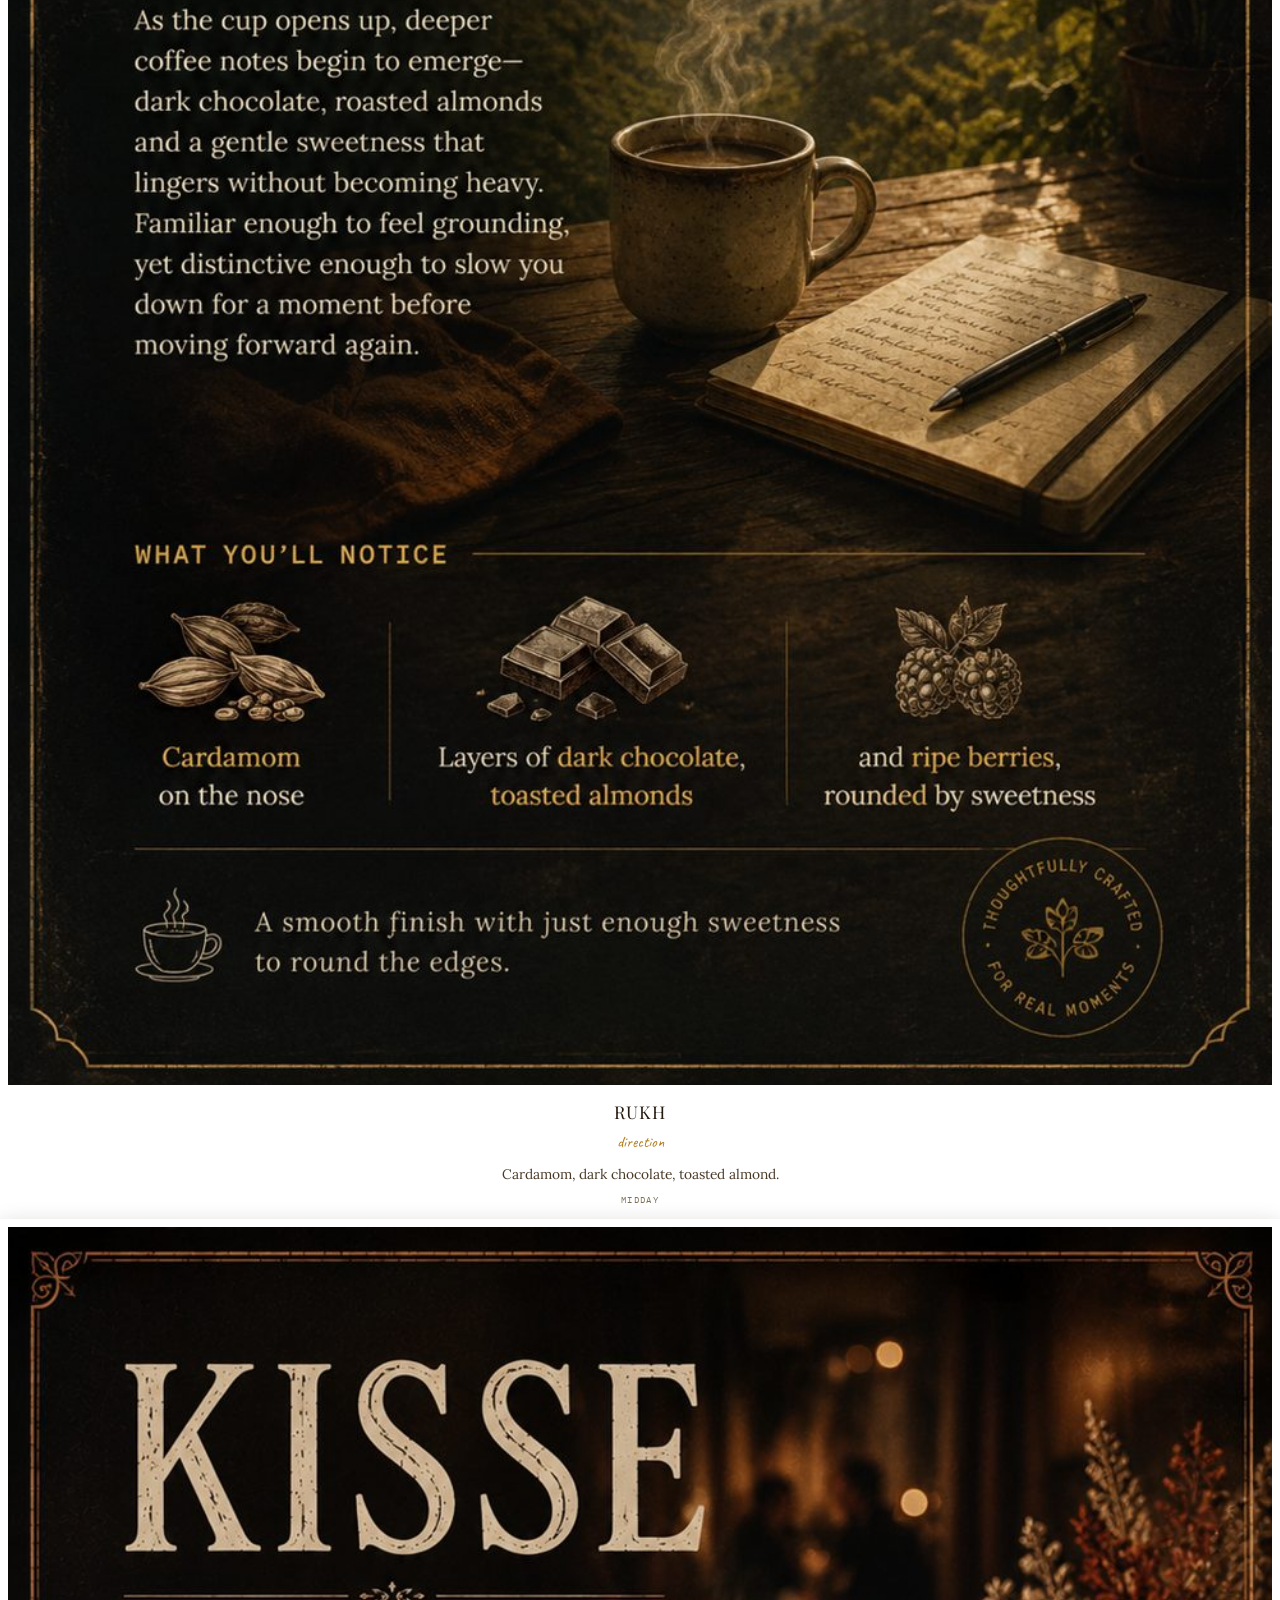
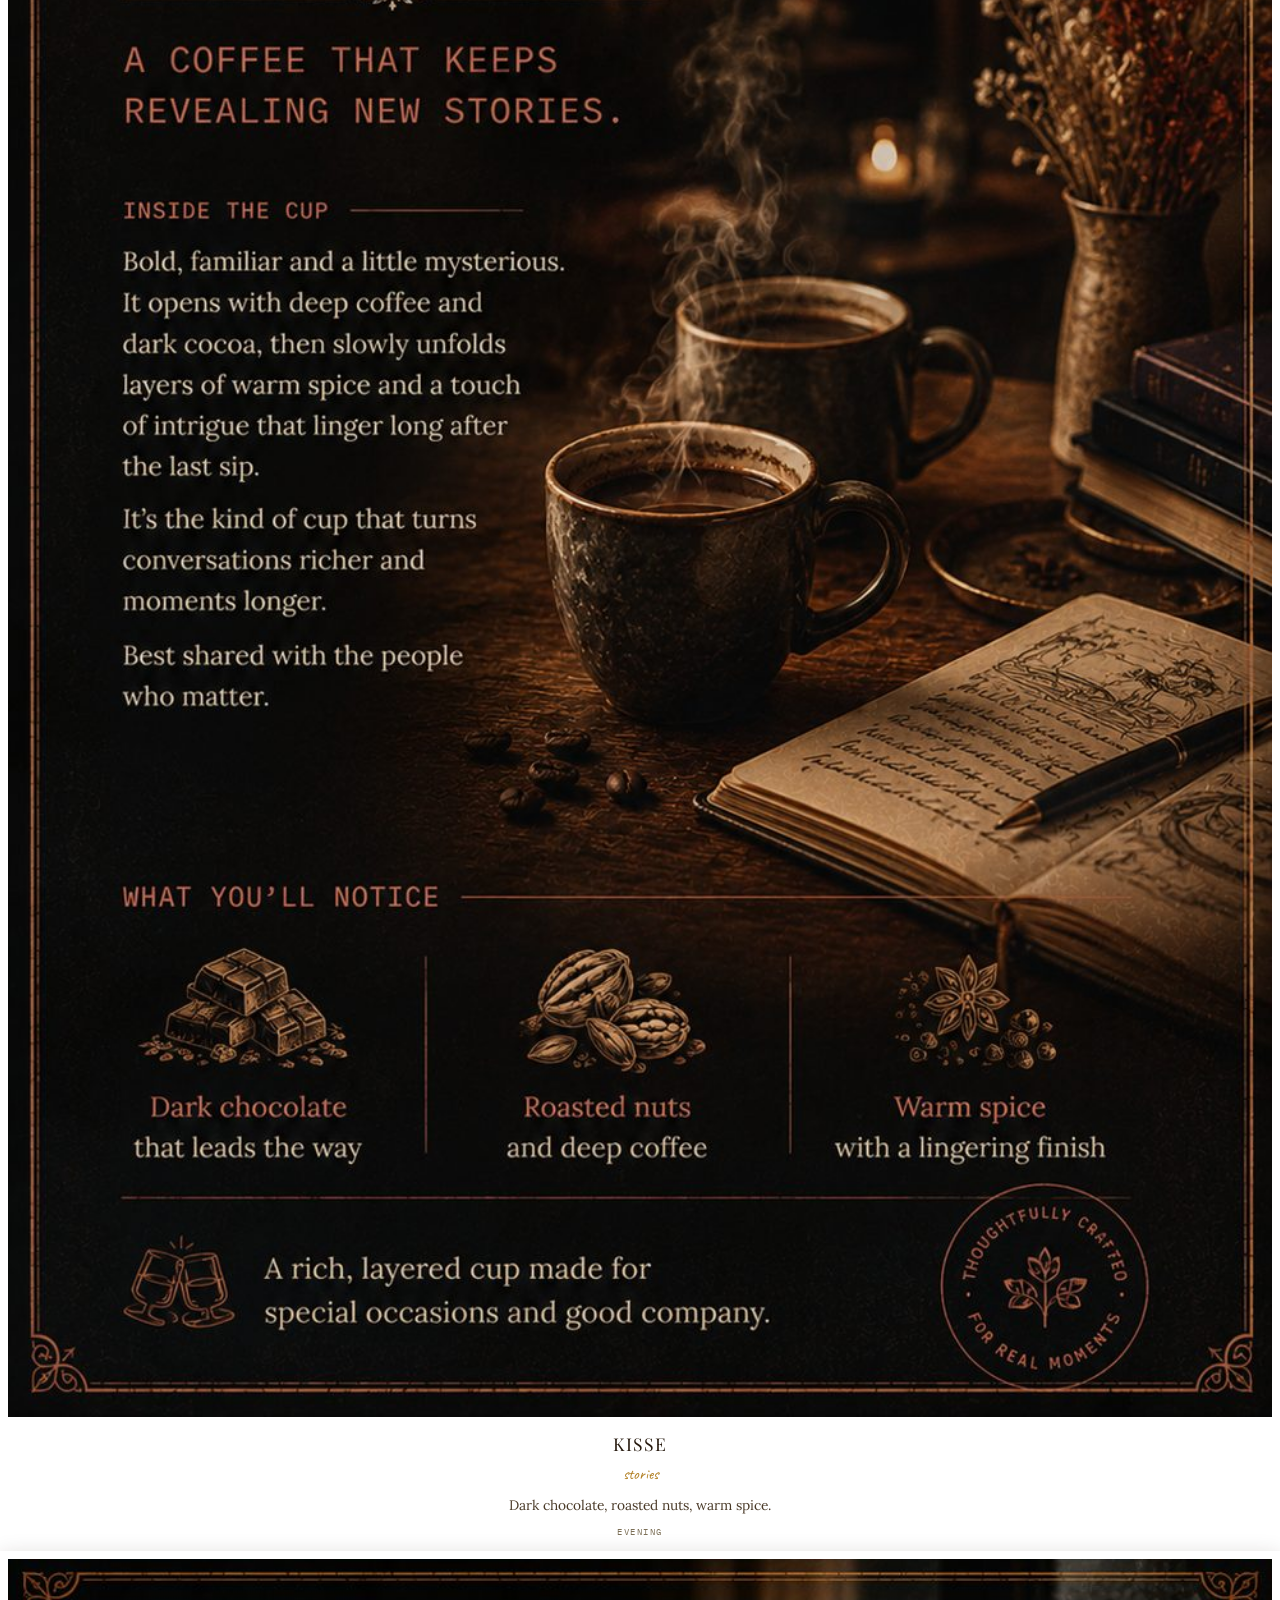
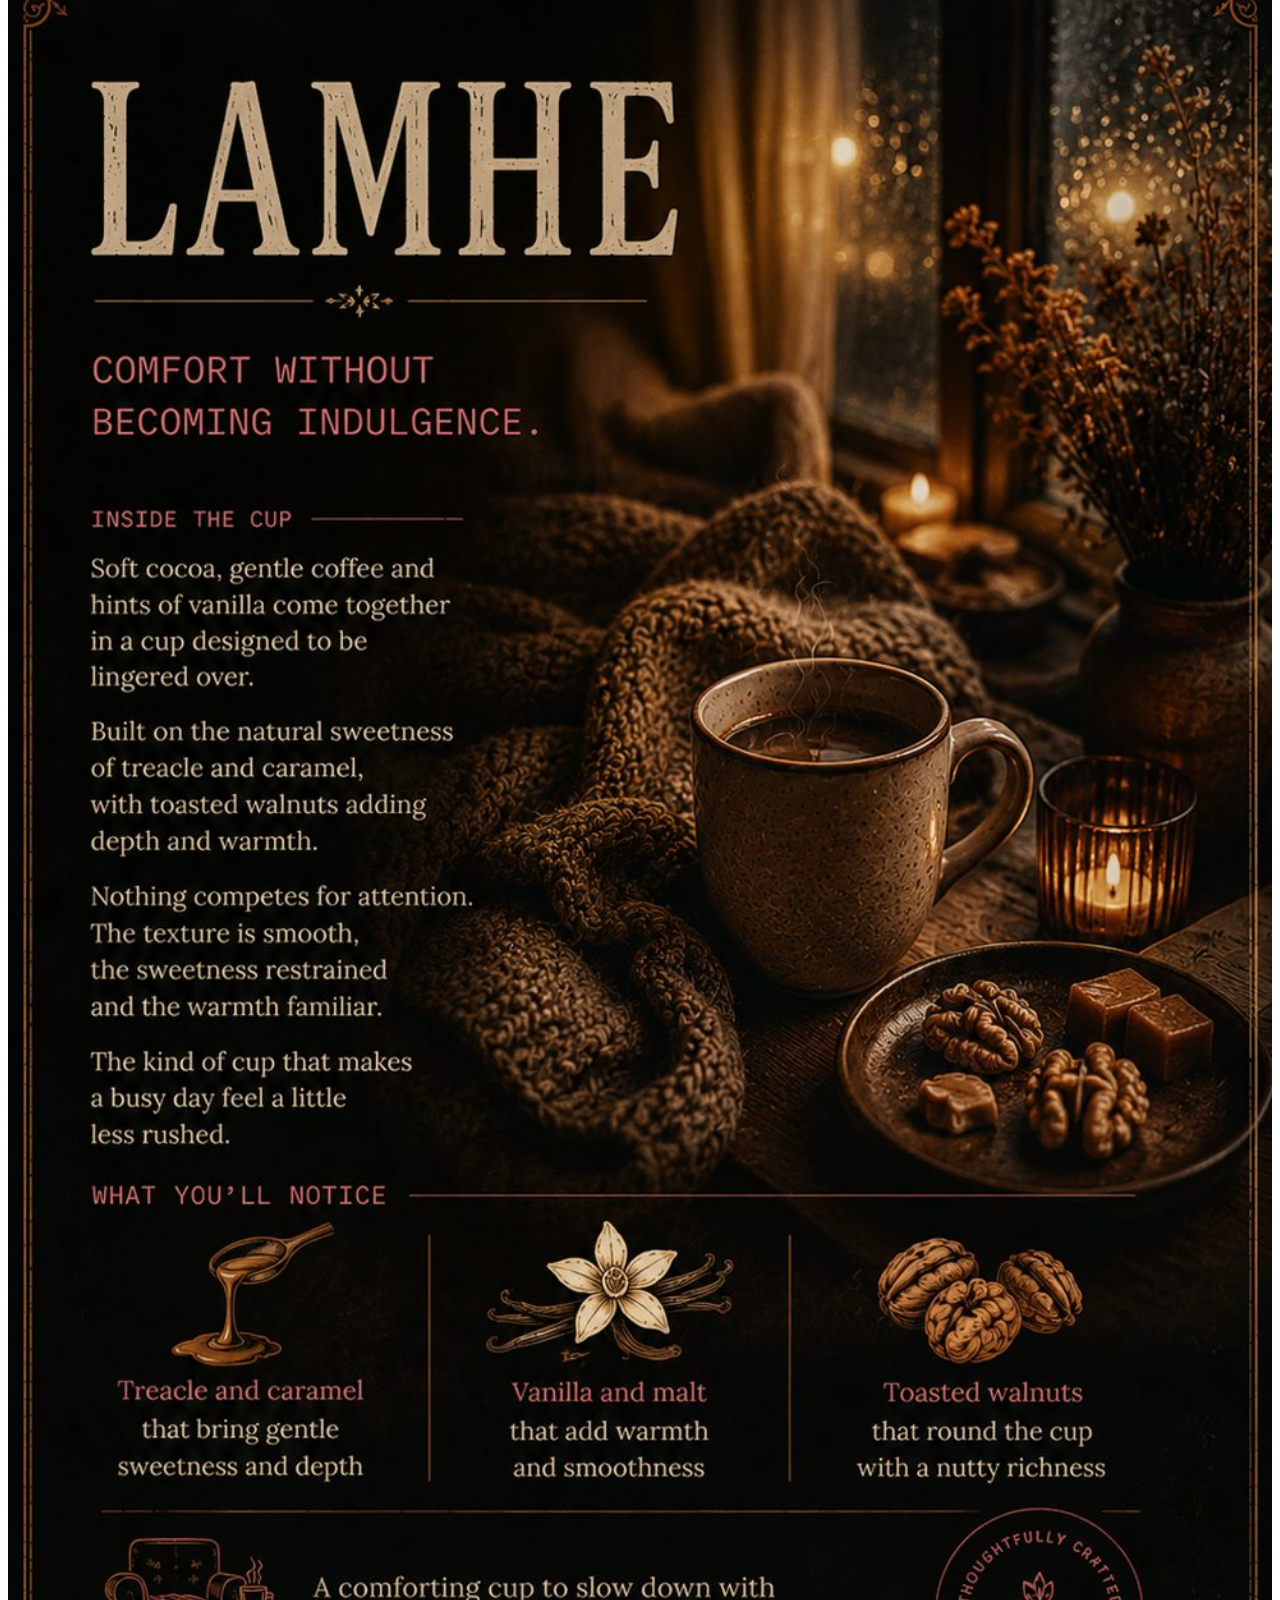
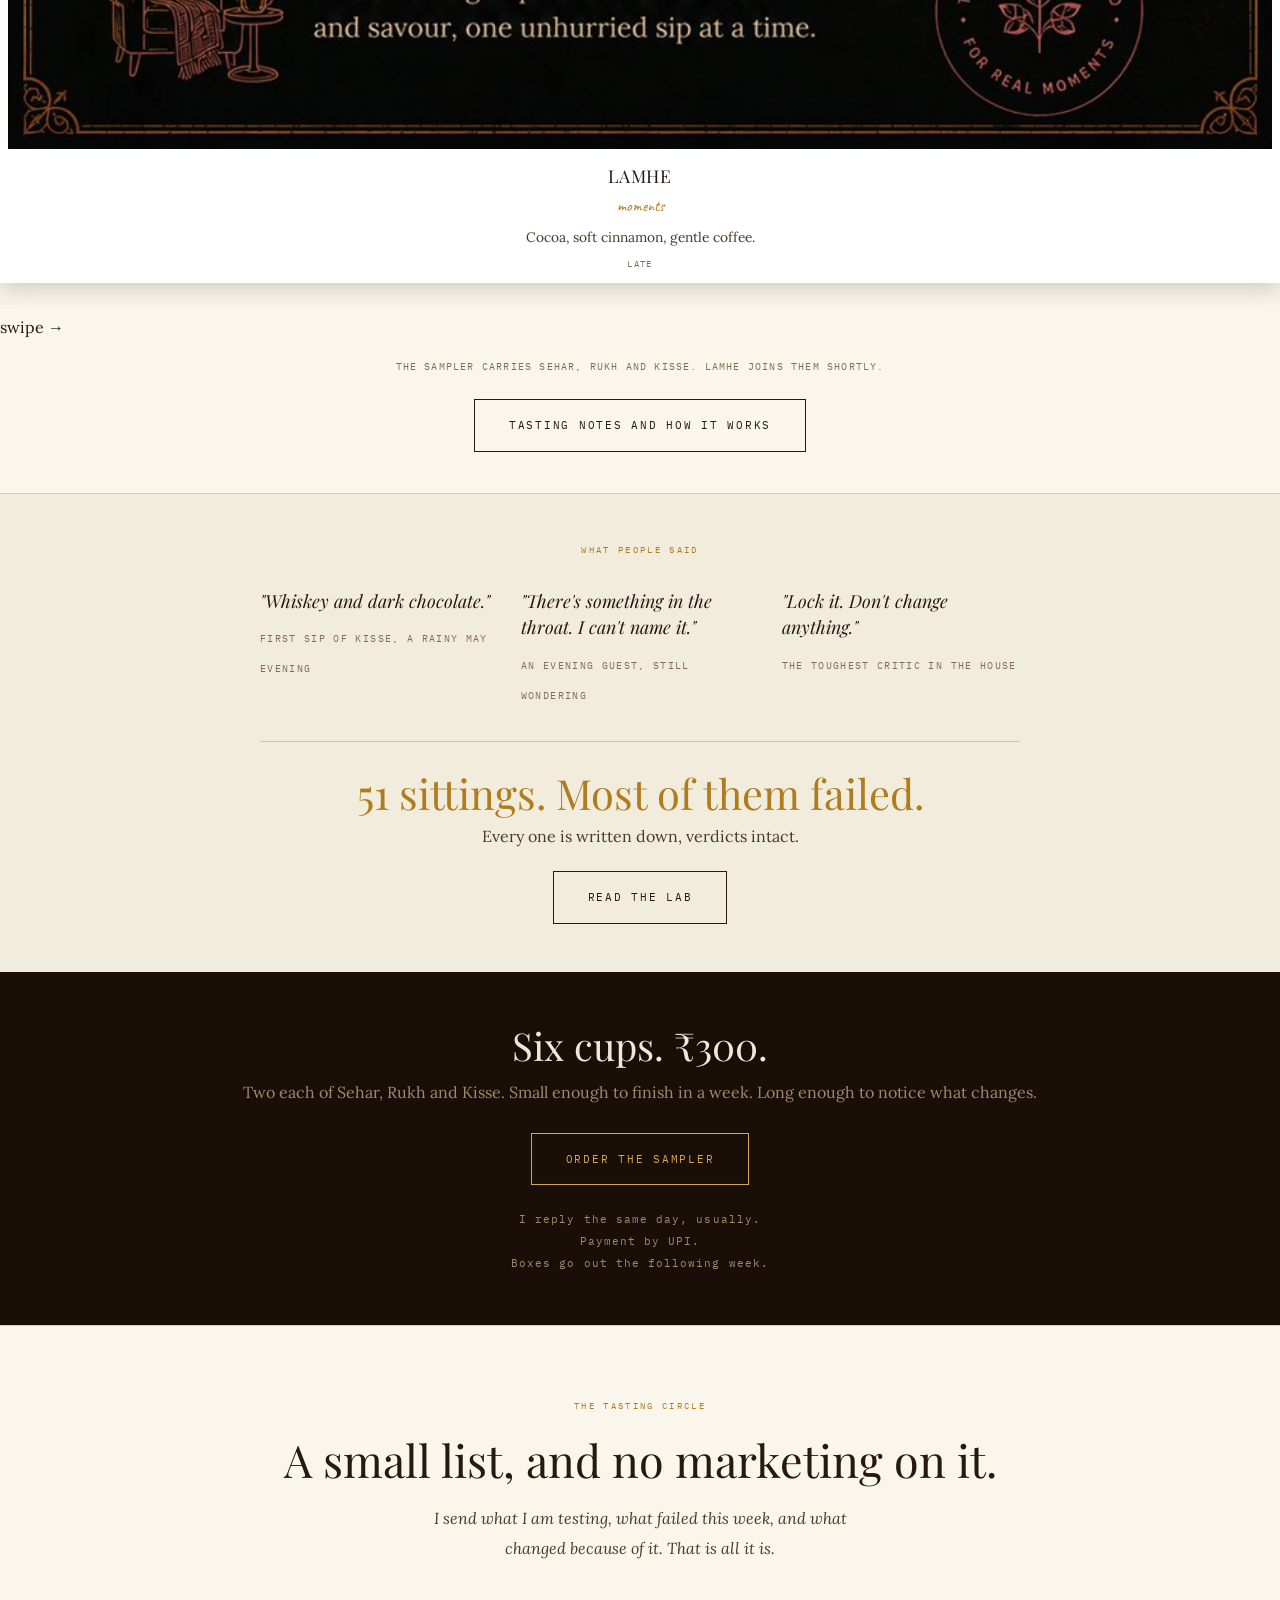
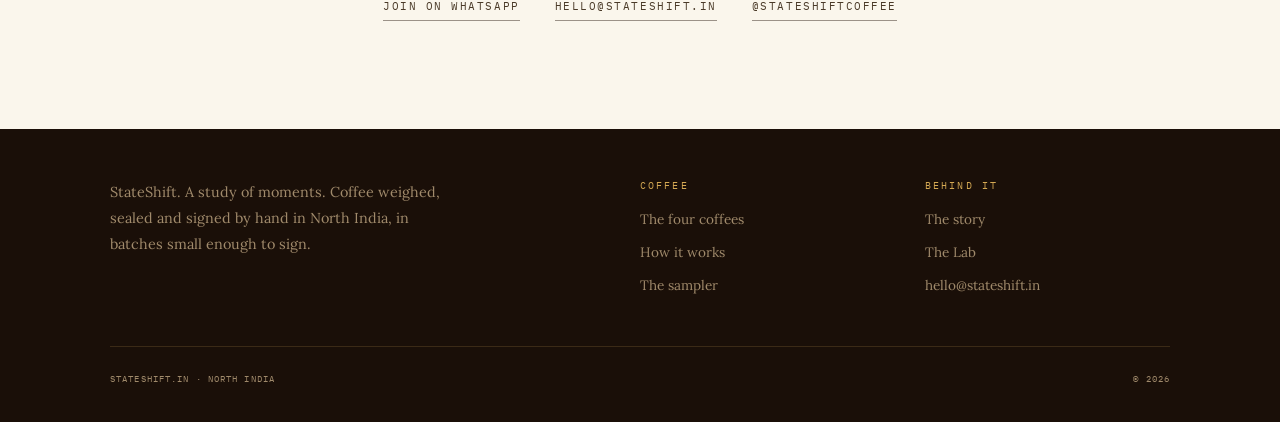
==== commit e5f96120: "Add files via upload" ====
--- a/index.html
+++ b/index.html
@@ -3,8 +3,8 @@
 <head>
 <meta charset="UTF-8">
 <meta name="viewport" content="width=device-width, initial-scale=1.0">
-<title>StateShift. Four coffees for the four hours your day gets away from you.</title>
-<meta name="description" content="Most of the day runs on autopilot. Four coffees, one for each moment you would rather be awake for. Two sachets, hot water, three minutes. Six cups, Rs 300.">
+<title>StateShift. Most days disappear before we notice they happened.</title>
+<meta name="description" content="Most days disappear before we notice they happened. We started making coffee because we needed an excuse to stop and notice one. Four cups, three minutes each. Six cups, Rs 300.">
 <link rel="preconnect" href="https://fonts.googleapis.com">
 <link href="https://fonts.googleapis.com/css2?family=Playfair+Display:ital,wght@0,400;0,600;1,400&family=Caveat:wght@400;600&family=IBM+Plex+Mono:wght@300;400&family=Lora:ital,wght@0,400;0,500;1,400&display=swap" rel="stylesheet">
 <link rel="stylesheet" href="assets/site.css">
@@ -16,6 +16,13 @@
 .hero h1 em{color:var(--gold)}
 .hero .plain{font-size:1.05rem;line-height:1.8;color:var(--ink-soft);margin-bottom:1.5rem}
 .hero .plain b{color:var(--ink);font-weight:400}
+.hero .plain + .plain{margin-top:-.6rem}
+.hero .spec{
+  font-family:'IBM Plex Mono',monospace;font-size:.8rem;letter-spacing:.06em;
+  line-height:2;color:var(--ink);
+  border-top:1px solid var(--line);border-bottom:1px solid var(--line);
+  padding:.9rem 0;margin-bottom:1.4rem;
+}
 .price-line{
   font-family:'IBM Plex Mono',monospace;font-size:.72rem;letter-spacing:.16em;
   text-transform:uppercase;color:var(--gold);margin-bottom:1.4rem;
@@ -87,7 +94,7 @@
 .close .after{margin-top:1.4rem;font-family:'IBM Plex Mono',monospace;font-size:.66rem;letter-spacing:.1em;color:var(--dark-muted);line-height:2.1}
 </style>
 </head>
-<body class="has-buybar">
+<body>
 
 <header class="site-header">
   <a href="index.html" class="site-logo">State<span>Shift</span><small>A study of moments</small></a>
@@ -102,11 +109,13 @@
 
 <!-- ============ FOLD 1 · autopilot AND coffee, in one breath ============ -->
 <section class="hero">
-  <h1>Four coffees for the four hours<br>your day <em>gets away from you</em>.</h1>
-  <p class="plain">Most of the day runs itself. It saves energy, it gets things done, and it quietly takes the year. <b>These are four cups built for the four moments you would rather be awake for.</b></p>
+  <h1>Most days disappear<br>before we <em>notice they happened</em>.</h1>
+  <p class="plain">Not the bad ones. The ordinary ones. Last Tuesday, for instance. You were there for all of it and you cannot account for any of it.</p>
+  <p class="plain">We started making coffee because we needed an excuse to stop and notice one.</p>
+  <p class="spec">Four cups. Four deliberate pauses. Three minutes each.<br>Nothing else required.</p>
   <div class="price-line">Six cups &middot; &#8377;300 &middot; shipping included</div>
   <div class="hero-ctas">
-    <a class="btn gold" href="sampler.html">Order the sampler</a>
+    <a class="btn gold" href="sampler.html">Start with six cups</a>
     <a class="btn" href="collection.html#how">How it works</a>
   </div>
 </section>
@@ -115,8 +124,8 @@
 <section class="autop">
   <div class="autop-in">
     <span class="eyebrow">Autopilot</span>
-    <h2>Four moments a day.<br>Most of us are somewhere else for all of them.</h2>
-    <p class="sub">Not the big ones. The small ones, the ones between things, the ones nobody puts in a calendar.</p>
+    <h2>Four things happened to you today.<br>You were somewhere else for all of them.</h2>
+    <p class="sub">Not the big things. The small ones, the ones between other things, the ones nobody puts in a calendar.</p>
   </div>
 
   <div class="rail" data-rail="mom">
@@ -157,8 +166,8 @@
 <section class="four">
   <div class="four-in">
     <span class="eyebrow">The coffee</span>
-    <h2>So we made one for each.</h2>
-    <p class="sorted">Every other coffee is sorted by how it was roasted. Light, medium, dark. Ours are sorted by <em>when you need them</em>.</p>
+    <h2>So we made four reasons to stop.</h2>
+    <p class="sorted">Not stronger. Not darker. Not more caffeine. Four different reasons to slow down long enough to <em>notice</em>.</p>
   </div>
 
   <div class="rail" data-rail="cof">
@@ -234,17 +243,17 @@
 
 <section class="close">
   <h2>Six cups. &#8377;300.</h2>
-  <p>Two each of Sehar, Rukh and Kisse. Shipping included.</p>
+  <p>Two each of Sehar, Rukh and Kisse. Small enough to finish in a week. Long enough to notice what changes.</p>
   <a class="btn on-dark" href="sampler.html">Order the sampler</a>
   <div class="after">I reply the same day, usually.<br>Payment by UPI.<br>Boxes go out the following week.</div>
 </section>
 
 <section class="contact-close">
-  <span class="eyebrow">Before you go</span>
-  <h2>There is a person at the other end.</h2>
-  <p class="cc-line">Usually mid-experiment, usually happy to be interrupted.</p>
+  <span class="eyebrow">The Tasting Circle</span>
+  <h2>A small list, and no marketing on it.</h2>
+  <p class="cc-line">I send what I am testing, what failed this week, and what changed because of it. That is all it is.</p>
   <div class="cc-links">
-    <a href="https://wa.me/91XXXXXXXXXX?text=Hi%20Mandhir%2C%20I%27d%20like%20to%20join%20the%20Tasting%20Circle.">Join the Tasting Circle</a>
+    <a href="https://wa.me/91XXXXXXXXXX?text=Hi%20Mandhir%2C%20I%27d%20like%20to%20join%20the%20Tasting%20Circle.">Join on WhatsApp</a>
     <a href="mailto:hello@stateshift.in">hello@stateshift.in</a>
     <a href="https://instagram.com/stateshiftcoffee" target="_blank" rel="noopener">@stateshiftcoffee</a>
   </div>
@@ -277,11 +286,6 @@
     <span>&#169; 2026</span>
   </div>
 </footer>
-
-<div class="buybar">
-  <div class="bb-price">&#8377;300<small>six cups &middot; shipping included</small></div>
-  <a href="sampler.html">Order</a>
-</div>
 
 <script>
 /* Rail dots. Progressive enhancement: no JS, the swipe still works. */
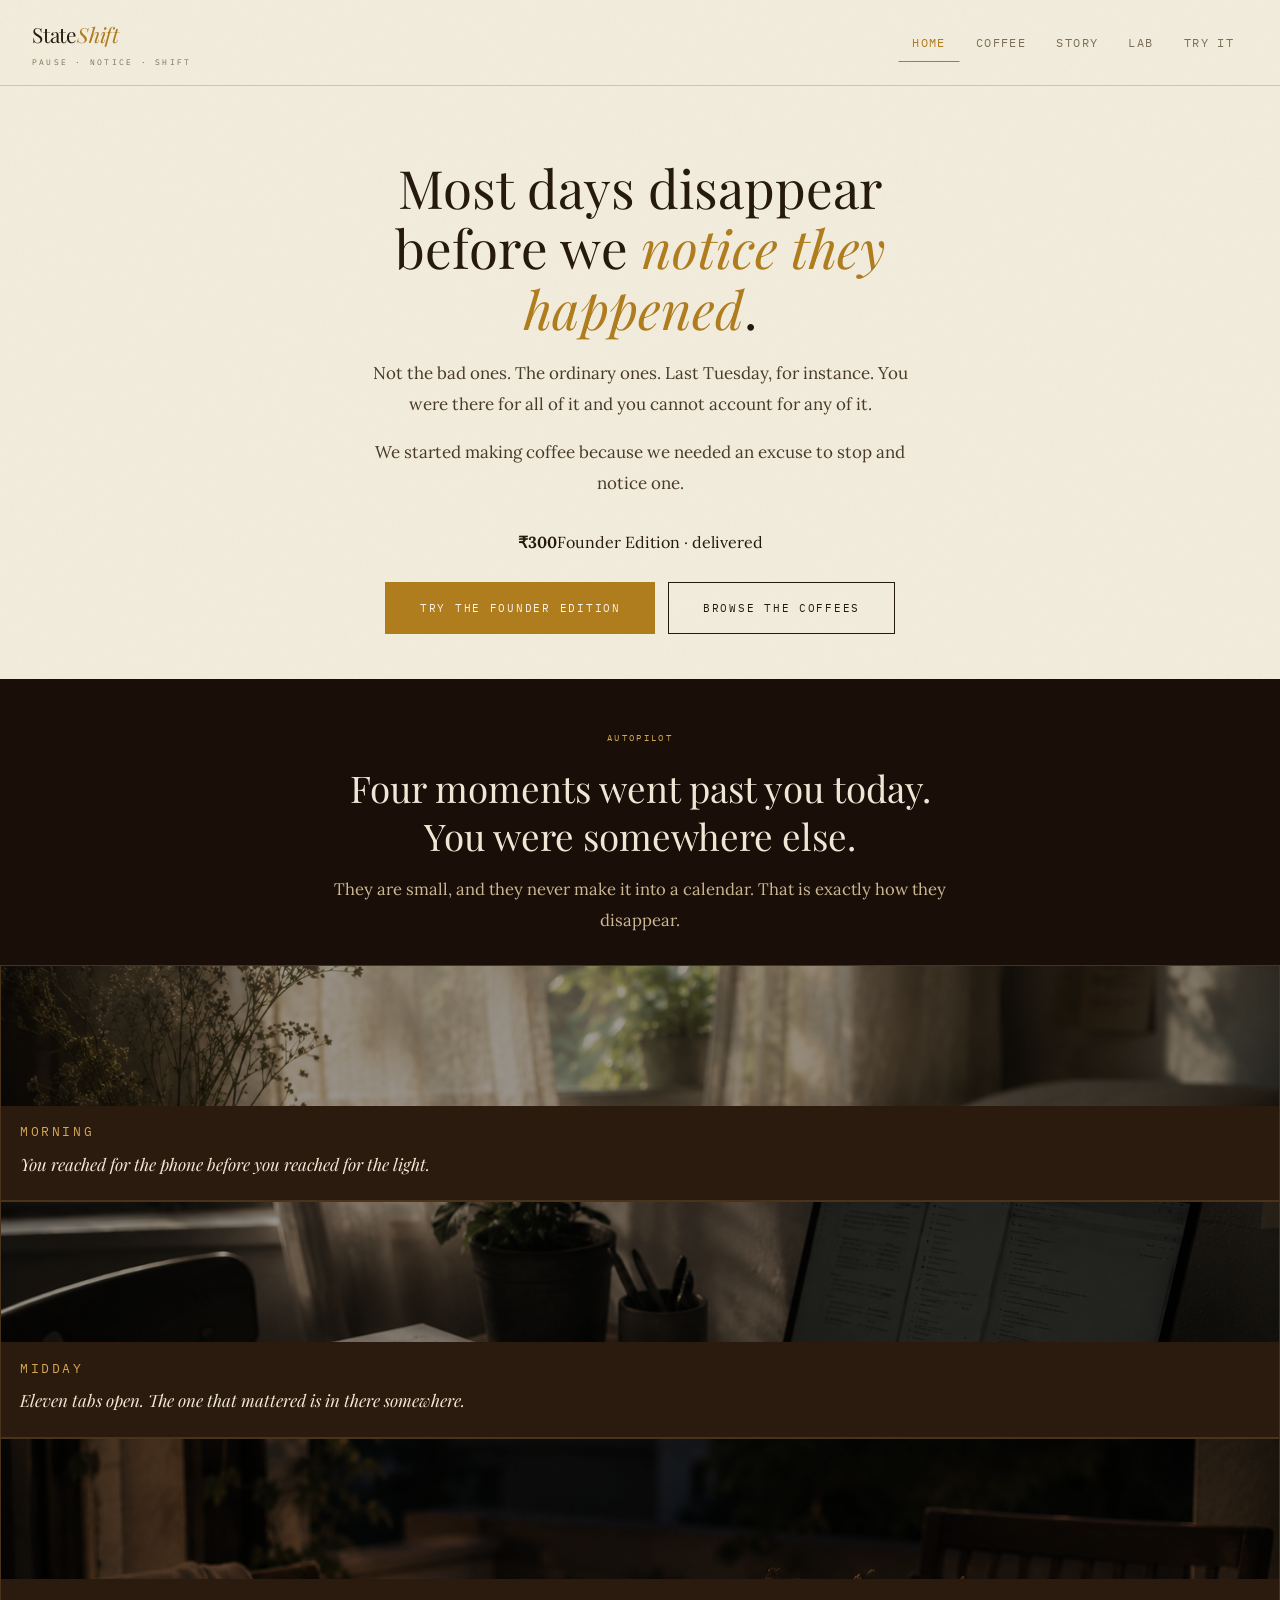
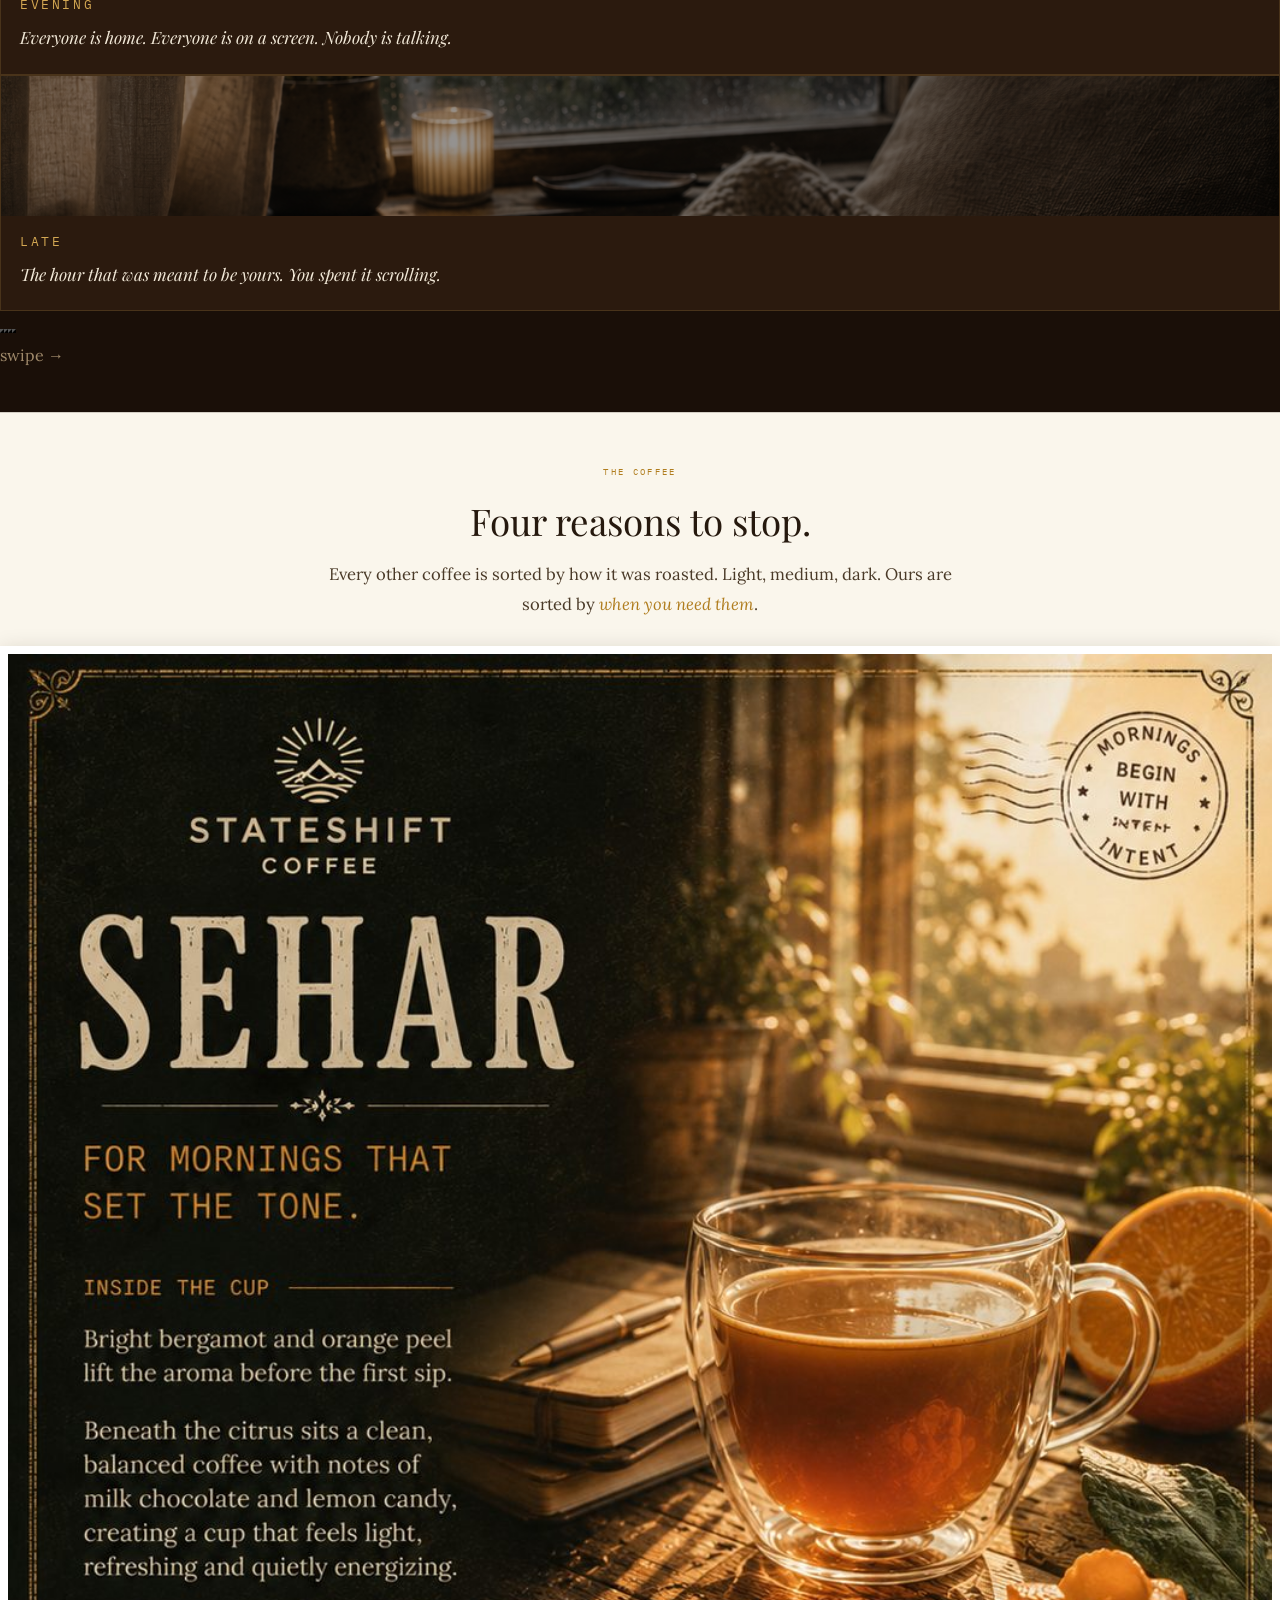
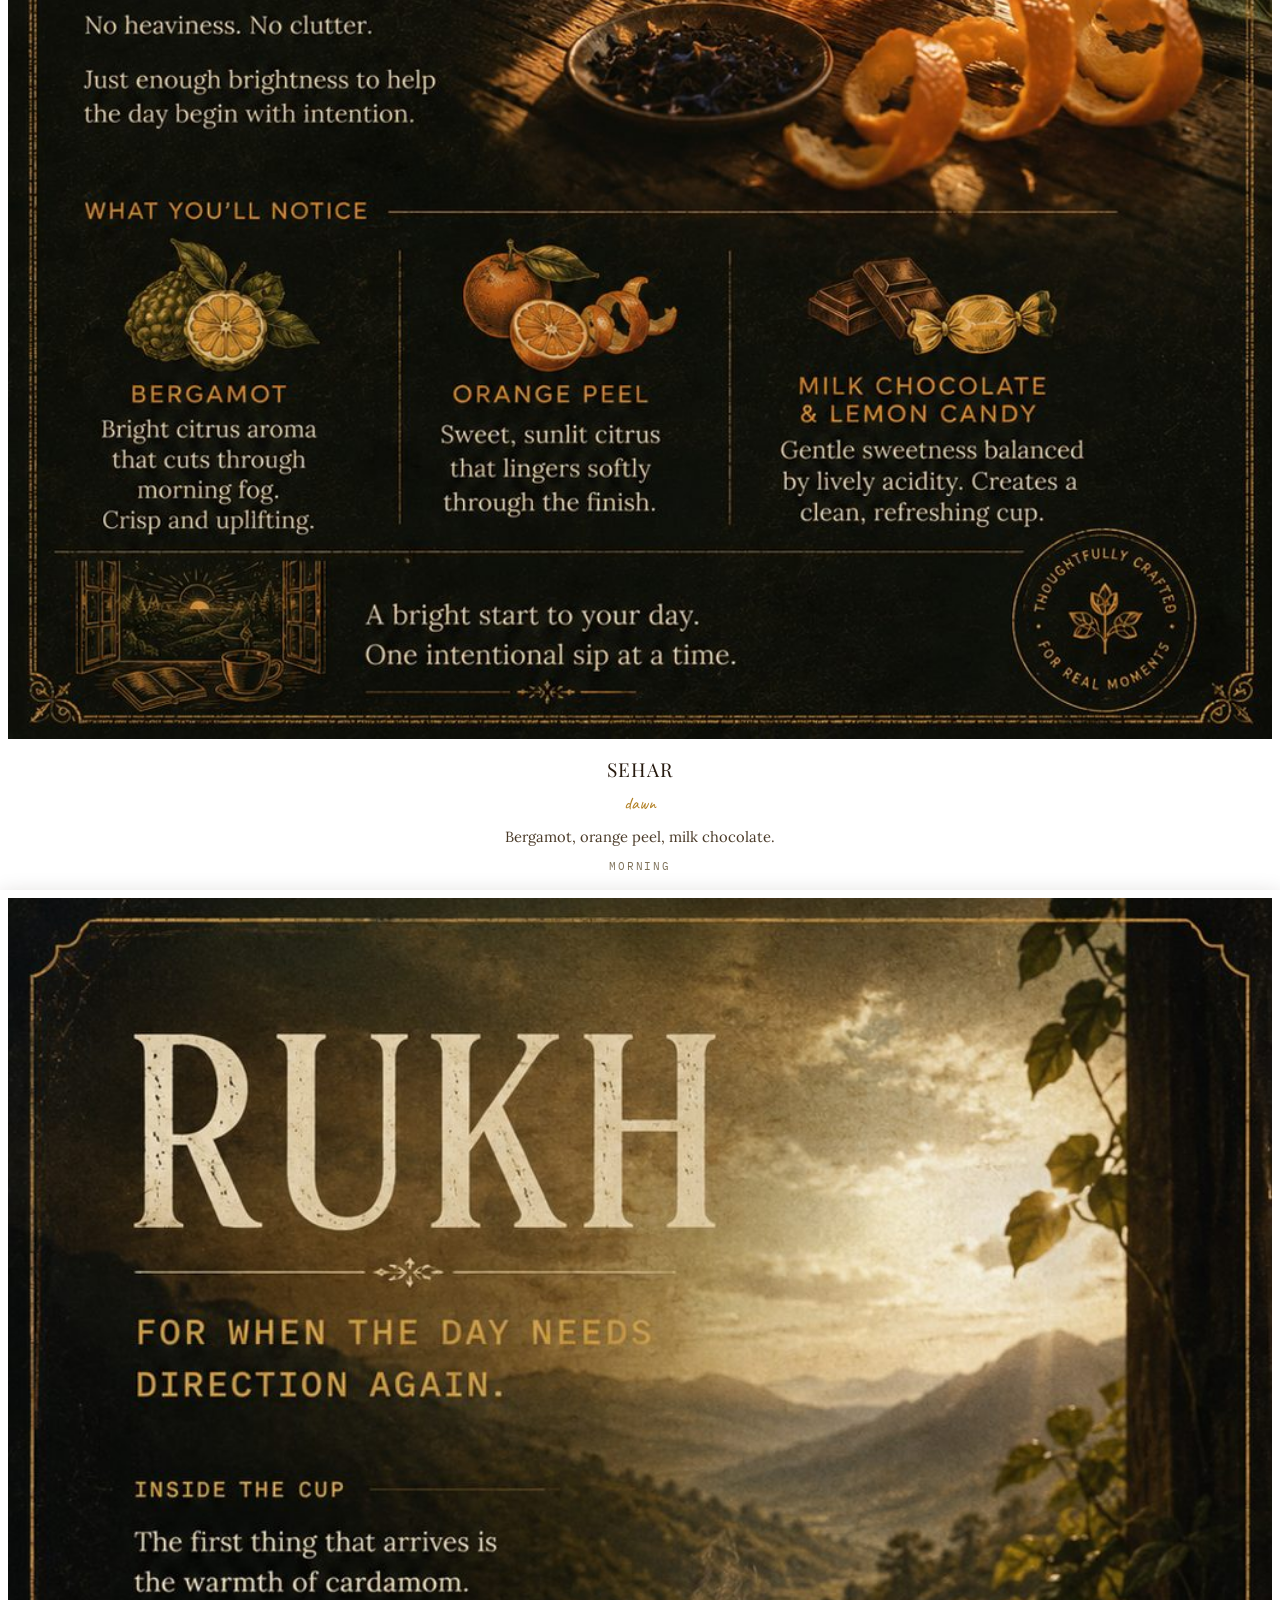
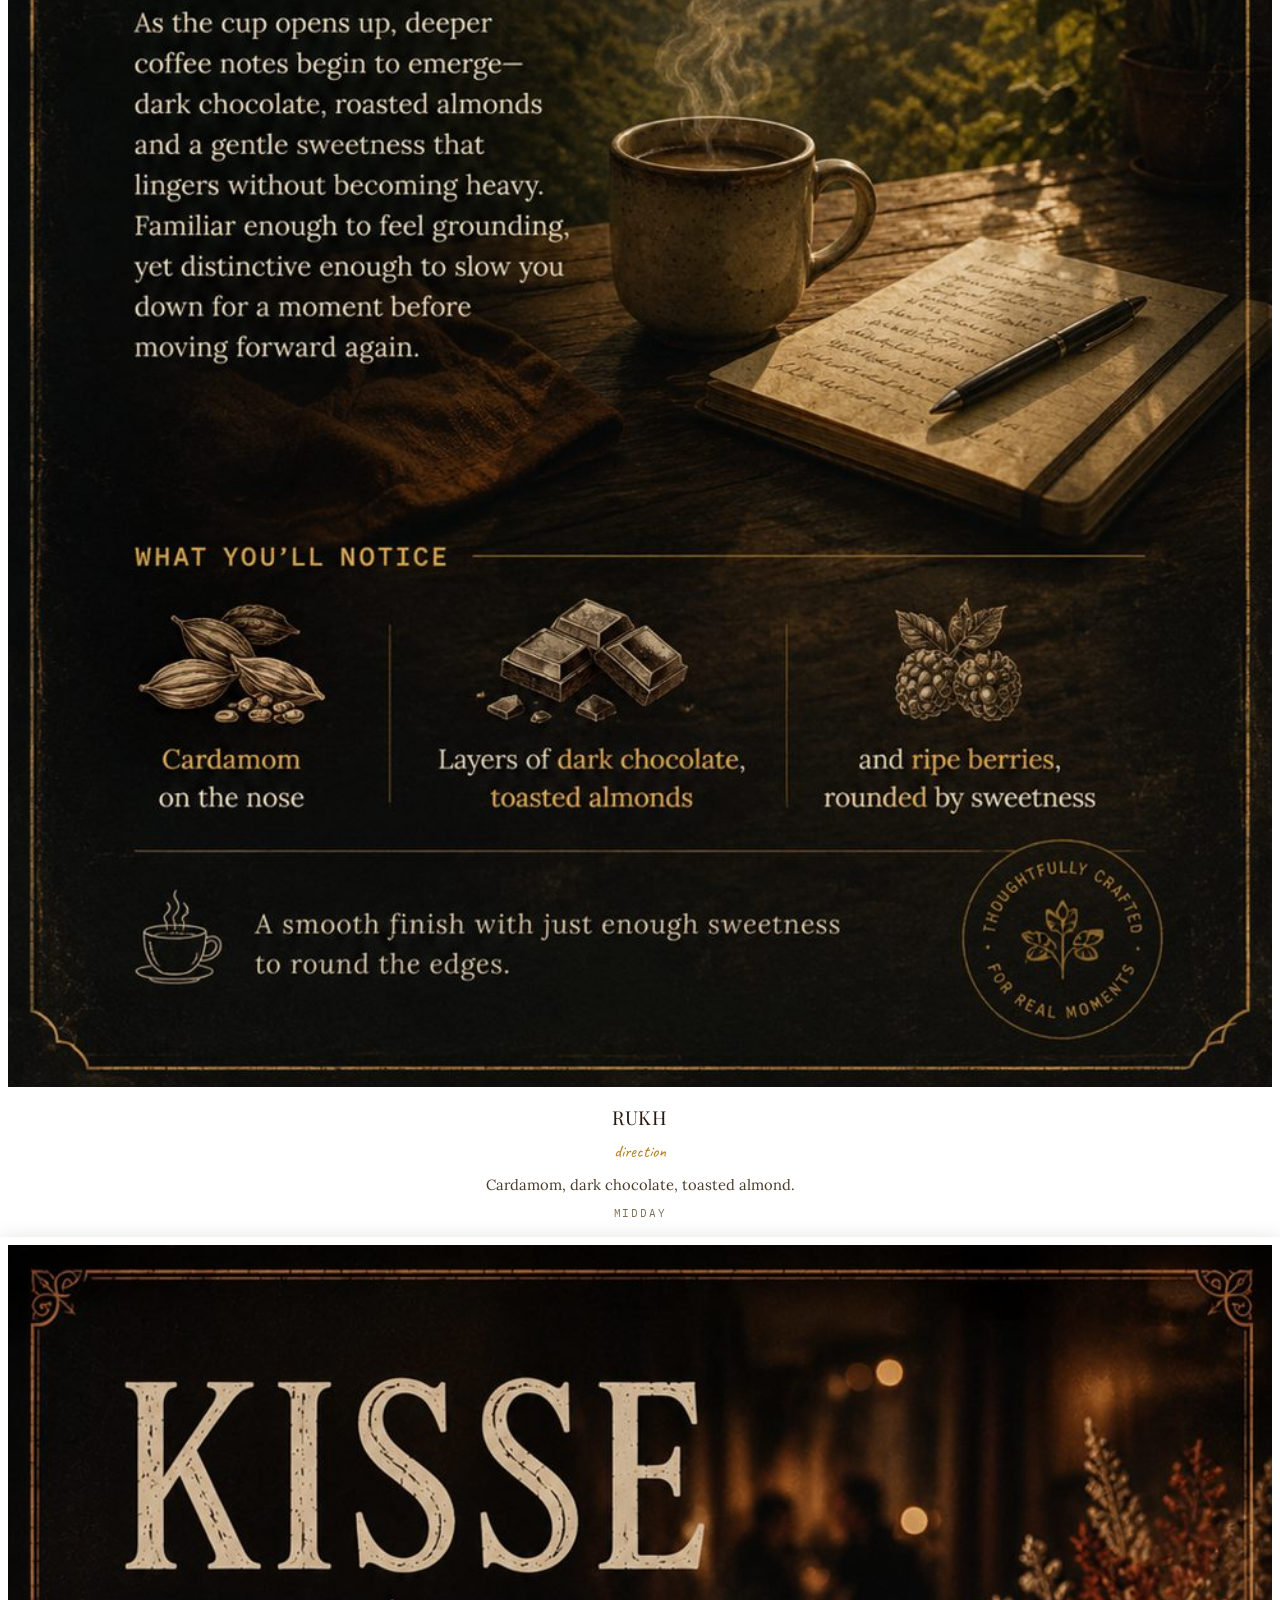
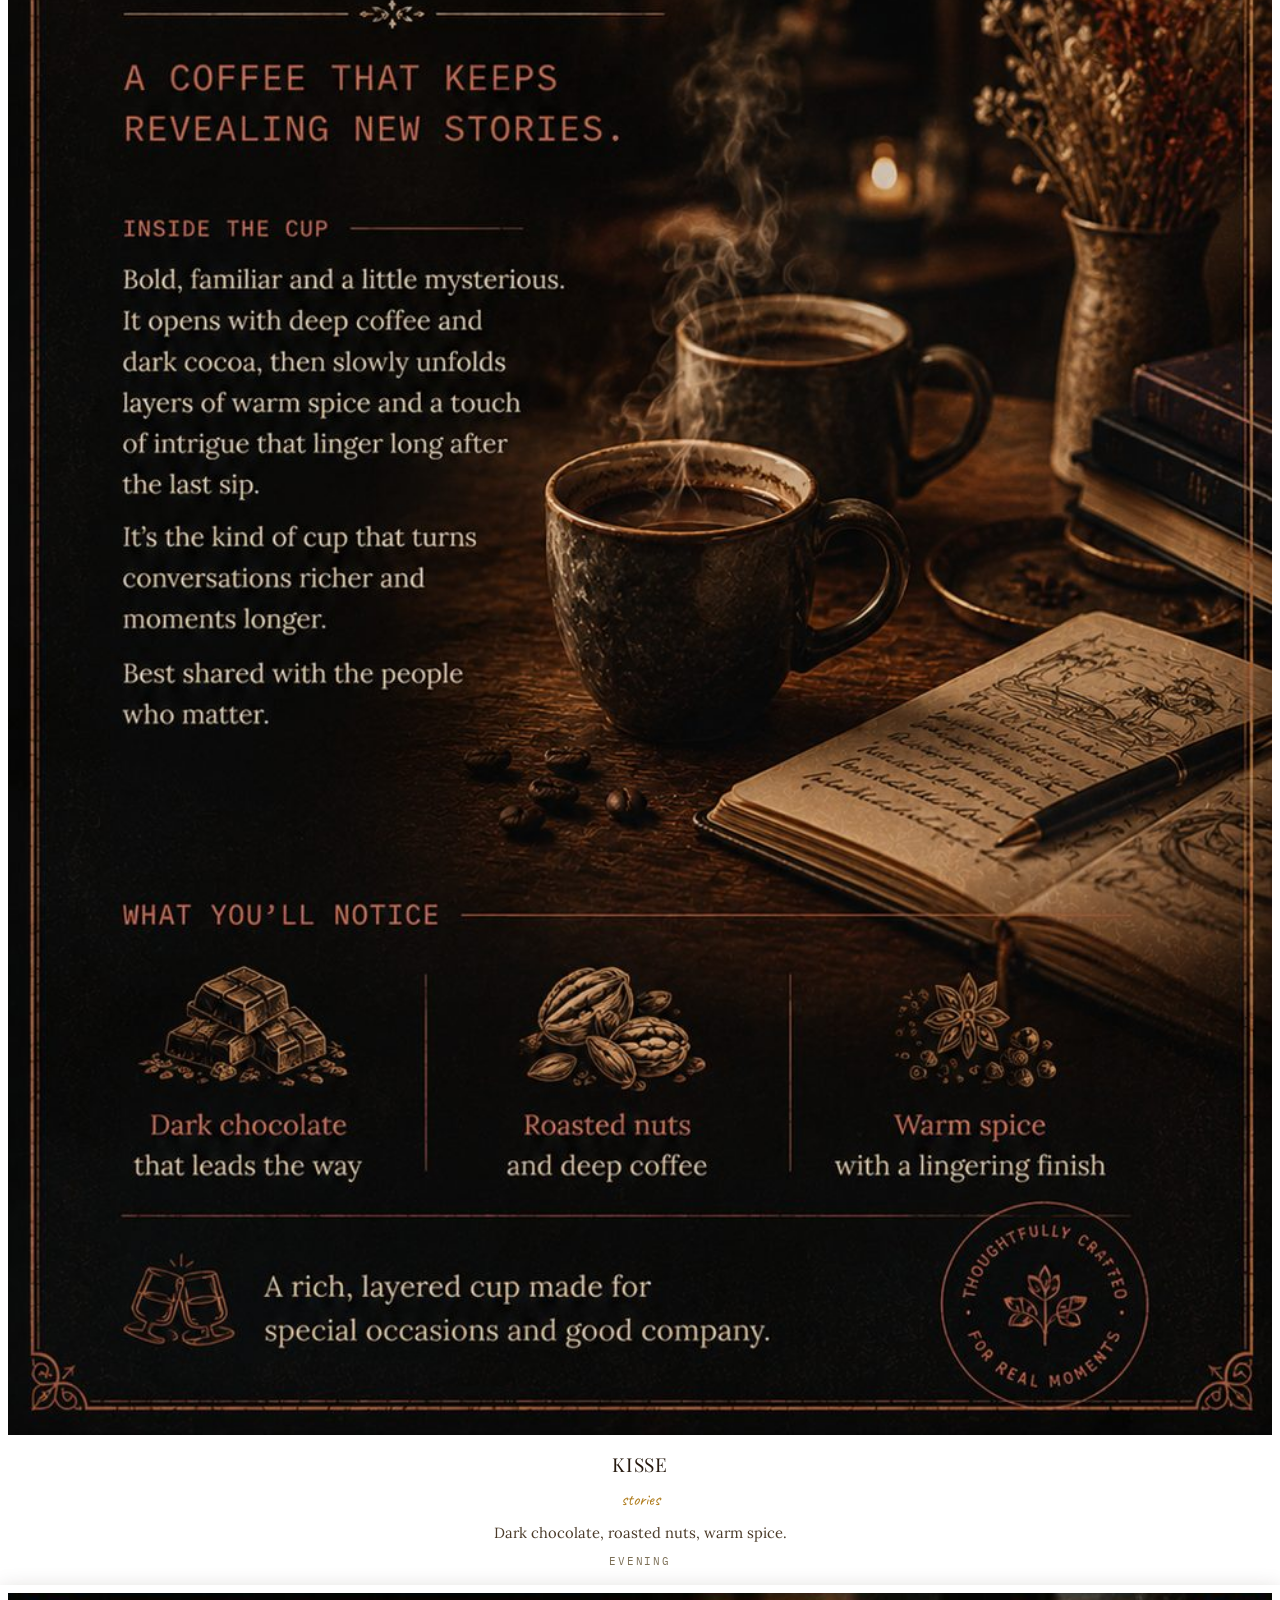
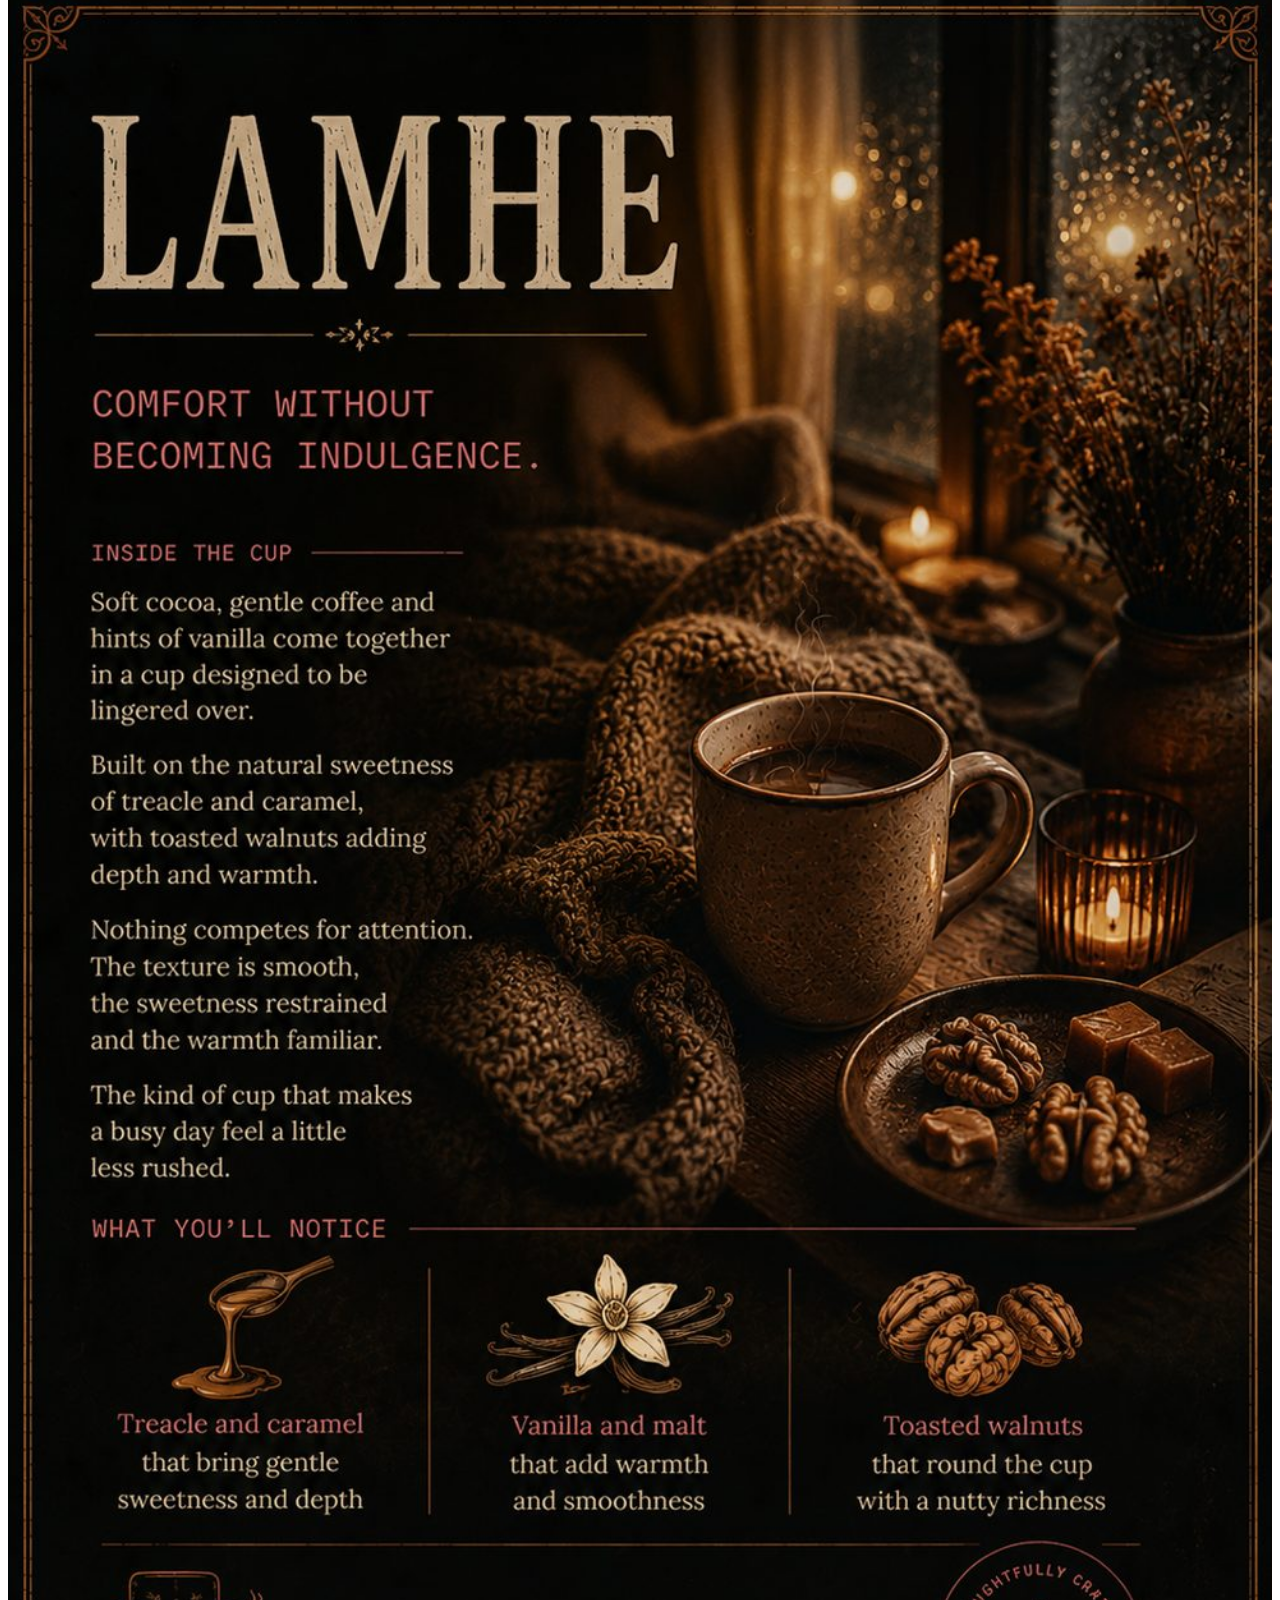
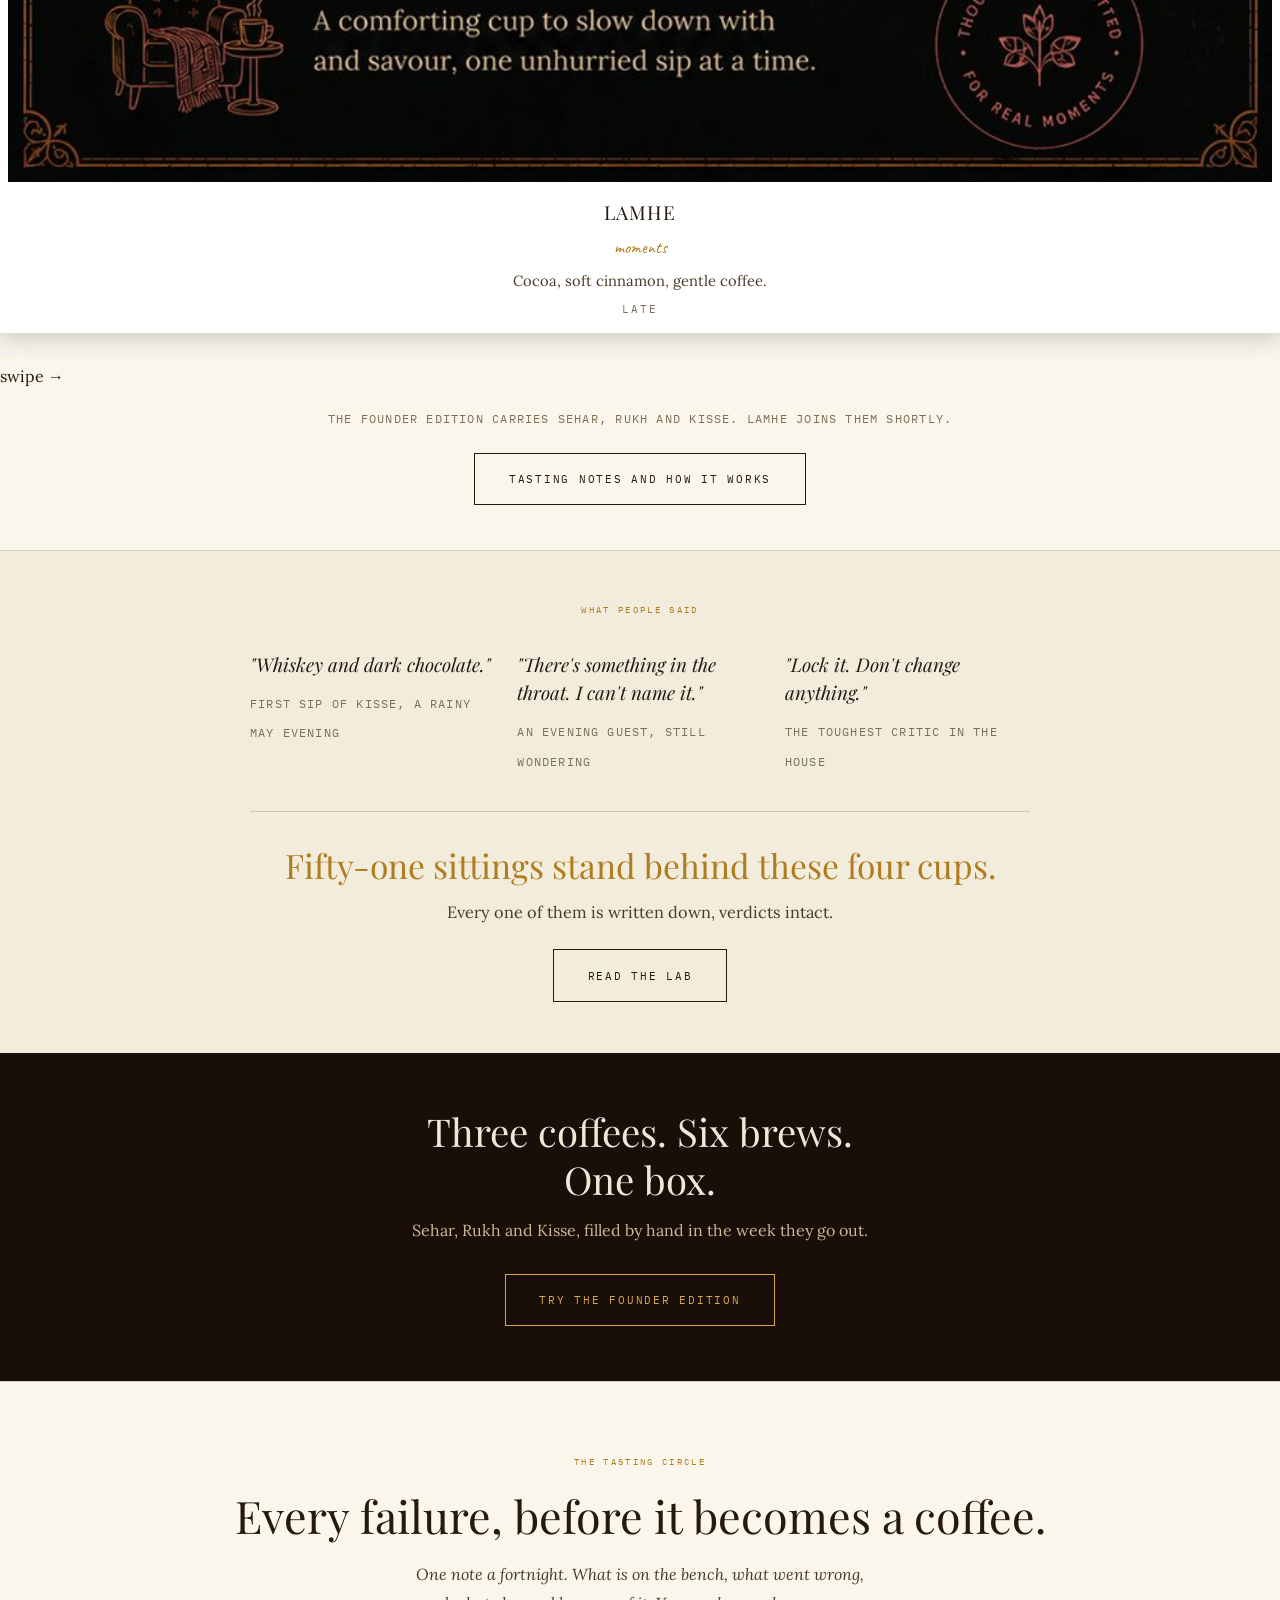
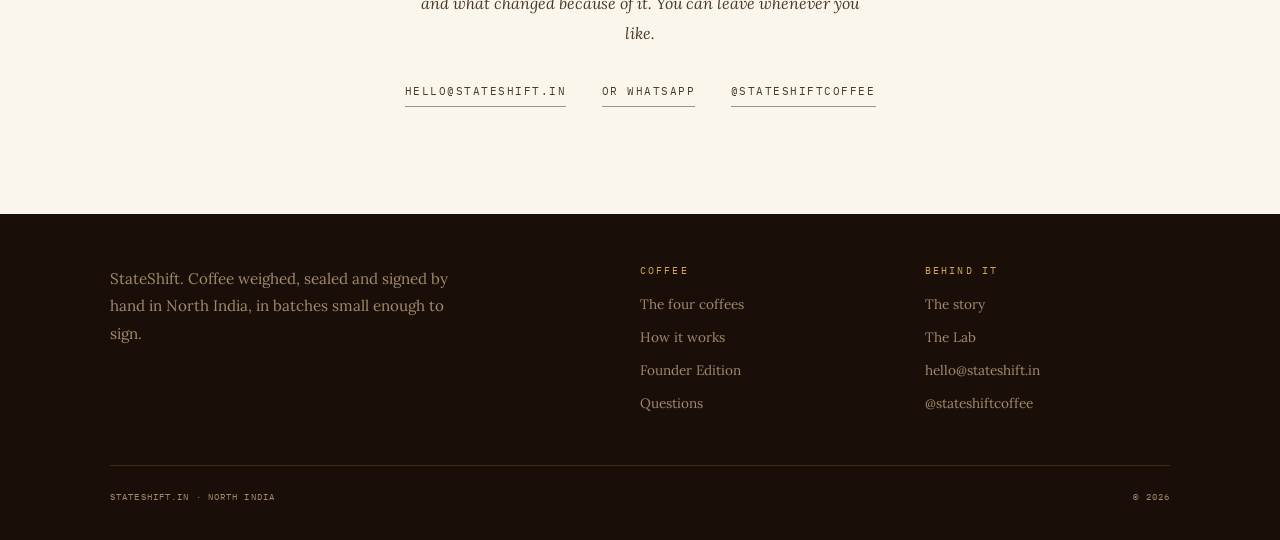
==== commit b92b540f: "Add files via upload" ====
--- a/index.html
+++ b/index.html
@@ -4,54 +4,43 @@
 <meta charset="UTF-8">
 <meta name="viewport" content="width=device-width, initial-scale=1.0">
 <title>StateShift. Most days disappear before we notice they happened.</title>
-<meta name="description" content="Most days disappear before we notice they happened. We started making coffee because we needed an excuse to stop and notice one. Four cups, three minutes each. Six cups, Rs 300.">
+<meta name="description" content="We started making coffee because we needed an excuse to stop and notice one. Four coffees, three minutes each. The Founder Edition, Rs 300 delivered.">
 <link rel="preconnect" href="https://fonts.googleapis.com">
 <link href="https://fonts.googleapis.com/css2?family=Playfair+Display:ital,wght@0,400;0,600;1,400&family=Caveat:wght@400;600&family=IBM+Plex+Mono:wght@300;400&family=Lora:ital,wght@0,400;0,500;1,400&display=swap" rel="stylesheet">
-<link rel="stylesheet" href="assets/site.css">
+<link rel="stylesheet" href="assets/site.css?v=4">
 <style>
-/* FOLD 1 — philosophy and product in the same breath. */
-.hero{padding:2.6rem 1.3rem 2rem;text-align:center;max-width:640px;margin:0 auto}
-@media(min-width:761px){.hero{padding:4.2rem 2rem 2.6rem}}
-.hero h1{font-size:clamp(1.95rem,6.6vw,3.3rem);line-height:1.14;margin-bottom:1.1rem}
+/* FOLD 1 */
+.hero{padding:2.8rem 1.3rem 2.2rem;text-align:center;max-width:640px;margin:0 auto}
+@media(min-width:761px){.hero{padding:4.4rem 2rem 2.8rem}}
+.hero h1{font-size:clamp(1.95rem,6.6vw,3.3rem);line-height:1.15;margin-bottom:1.2rem}
 .hero h1 em{color:var(--gold)}
-.hero .plain{font-size:1.05rem;line-height:1.8;color:var(--ink-soft);margin-bottom:1.5rem}
-.hero .plain b{color:var(--ink);font-weight:400}
-.hero .plain + .plain{margin-top:-.6rem}
-.hero .spec{
-  font-family:'IBM Plex Mono',monospace;font-size:.8rem;letter-spacing:.06em;
-  line-height:2;color:var(--ink);
-  border-top:1px solid var(--line);border-bottom:1px solid var(--line);
-  padding:.9rem 0;margin-bottom:1.4rem;
-}
-.price-line{
-  font-family:'IBM Plex Mono',monospace;font-size:.72rem;letter-spacing:.16em;
-  text-transform:uppercase;color:var(--gold);margin-bottom:1.4rem;
-}
-.hero-ctas{display:flex;gap:.7rem;justify-content:center;flex-wrap:wrap}
-
-/* FOLD 2 — the four moments you sleep through. */
-.autop{background:var(--espresso);color:var(--dark-text);padding:3rem 0 2.4rem;border-top:1px solid var(--line)}
-.autop-in{max-width:660px;margin:0 auto;padding:0 1.3rem 1.6rem;text-align:center}
+.hero p{font-size:1.06rem;line-height:1.85;color:var(--ink-soft);margin-bottom:1rem}
+.hero p:last-of-type{margin-bottom:1.8rem}
+.hero-ctas{display:flex;gap:.8rem;justify-content:center;flex-wrap:wrap;margin-top:1.5rem}
+
+/* FOLD 2 */
+.autop{background:var(--espresso);color:var(--dark-text);padding:3.2rem 0 2.6rem}
+.autop-in{max-width:680px;margin:0 auto;padding:0 1.3rem 1.8rem;text-align:center}
 .autop .eyebrow{color:var(--amber)}
-.autop h2{color:var(--dark-text);font-size:clamp(1.55rem,4.4vw,2.2rem);line-height:1.3;margin-bottom:.8rem}
-.autop .sub{color:var(--dark-muted);font-size:1rem;line-height:1.8}
+.autop h2{color:var(--dark-text);font-size:clamp(1.6rem,4.6vw,2.3rem);line-height:1.3;margin-bottom:.9rem}
+.autop .sub{color:#cdb894;font-size:1.04rem;line-height:1.85}
 .mcard{background:var(--roast);border:1px solid var(--line-dark);overflow:hidden}
-.mimg{height:130px;background-size:cover;background-position:center 40%;filter:grayscale(.35) brightness(.6)}
-.mtext{padding:1.1rem 1.2rem 1.3rem}
+.mimg{height:140px;background-size:cover;background-position:center 40%;filter:grayscale(.3) brightness(.62)}
+.mtext{padding:1.2rem 1.2rem 1.4rem}
 .mtext h3{
-  font-family:'IBM Plex Mono',monospace;font-size:.66rem;letter-spacing:.2em;
-  text-transform:uppercase;color:var(--amber);margin-bottom:.6rem;
-}
-.mtext p{font-family:'Playfair Display',serif;font-style:italic;font-size:1.02rem;line-height:1.6;color:var(--dark-text)}
+  font-family:'IBM Plex Mono',monospace;font-size:.8rem;letter-spacing:.2em;
+  text-transform:uppercase;color:var(--amber);margin-bottom:.7rem;
+}
+.mtext p{font-family:'Playfair Display',serif;font-style:italic;font-size:1.06rem;line-height:1.6;color:var(--dark-text)}
 .autop .rail-dots button{background:rgba(212,168,83,.25)}
 .autop .rail-dots button[aria-current="true"]{background:var(--amber)}
 .autop .rail-hint{color:var(--dark-muted)}
 
-/* FOLD 3 — so we made one for each. */
-.four{padding:3rem 0 2.6rem;background:var(--cream);border-top:1px solid var(--line);border-bottom:1px solid var(--line)}
-.four-in{max-width:660px;margin:0 auto;padding:0 1.3rem 1.4rem;text-align:center}
-.four-in h2{font-size:clamp(1.6rem,4.4vw,2.3rem);margin-bottom:.8rem}
-.sorted{font-size:1.02rem;line-height:1.8;color:var(--ink-soft)}
+/* FOLD 3 */
+.four{padding:3.2rem 0 2.8rem;background:var(--cream);border-top:1px solid var(--line);border-bottom:1px solid var(--line)}
+.four-in{max-width:680px;margin:0 auto;padding:0 1.3rem 1.6rem;text-align:center}
+.four-in h2{font-size:clamp(1.65rem,4.6vw,2.3rem);margin-bottom:.9rem;line-height:1.25}
+.sorted{font-size:1.04rem;line-height:1.85;color:var(--ink-soft)}
 .sorted em{color:var(--gold);font-style:italic}
 .ccard{
   text-decoration:none;color:var(--ink);background:#fff;
@@ -60,201 +49,167 @@
 }
 @media(min-width:861px){.ccard:hover{transform:translateY(-6px);box-shadow:0 16px 34px rgba(38,25,14,.28)}}
 .ccard img{width:100%;display:block}
-.clabel{padding:.7rem .3rem .1rem;text-align:center}
-.cname{font-family:'Playfair Display',serif;font-size:1.1rem;letter-spacing:.05em;display:block}
-.cword{font-family:'Caveat',cursive;font-size:1rem;color:var(--gold);display:block;margin-bottom:.35rem}
-.ctaste{font-size:.86rem;color:var(--ink-soft);line-height:1.5;display:block;margin-bottom:.4rem}
-.cwhen{font-family:'IBM Plex Mono',monospace;font-size:.58rem;letter-spacing:.16em;text-transform:uppercase;color:var(--muted);display:block}
+.clabel{padding:.8rem .3rem .2rem;text-align:center}
+.cname{font-family:'Playfair Display',serif;font-size:1.2rem;letter-spacing:.05em;display:block}
+.cword{font-family:'Caveat',cursive;font-size:1.1rem;color:var(--gold);display:block;margin-bottom:.4rem}
+.ctaste{font-size:.92rem;color:var(--ink-soft);line-height:1.5;display:block;margin-bottom:.45rem}
+.cwhen{font-family:'IBM Plex Mono',monospace;font-size:.7rem;letter-spacing:.16em;text-transform:uppercase;color:var(--muted);display:block}
+.four-note{
+  text-align:center;margin-top:1rem;padding:0 1.3rem;
+  font-family:'IBM Plex Mono',monospace;font-size:.76rem;letter-spacing:.1em;
+  text-transform:uppercase;color:var(--muted);
+}
 .four-more{text-align:center;margin-top:1.4rem;padding:0 1.3rem}
-.four-note{
-  text-align:center;margin-top:1rem;font-family:'IBM Plex Mono',monospace;
-  font-size:.62rem;letter-spacing:.12em;text-transform:uppercase;color:var(--muted);
-}
-
-/* FOLD 4 — proof, then buy. */
-.proof{padding:3rem 1.3rem}
-.proof-in{max-width:760px;margin:0 auto}
-.said{display:grid;grid-template-columns:1fr;gap:1.5rem;margin-bottom:2rem}
+
+/* FOLD 4 */
+.proof{padding:3.2rem 1.3rem}
+.proof-in{max-width:780px;margin:0 auto}
+.said{display:grid;grid-template-columns:1fr;gap:1.6rem;margin-bottom:2.2rem}
 @media(min-width:701px){.said{grid-template-columns:repeat(3,1fr);gap:1.4rem}}
 .said blockquote{
-  font-family:'Playfair Display',serif;font-style:italic;font-size:1.12rem;
-  line-height:1.5;color:var(--ink);margin:0 0 .5rem;
+  font-family:'Playfair Display',serif;font-style:italic;font-size:1.18rem;
+  line-height:1.5;color:var(--ink);margin:0 0 .55rem;
 }
 .said cite{
-  font-family:'IBM Plex Mono',monospace;font-size:.6rem;letter-spacing:.14em;
+  font-family:'IBM Plex Mono',monospace;font-size:.74rem;letter-spacing:.1em;
   text-transform:uppercase;color:var(--muted);font-style:normal;
 }
-.tally{text-align:center;border-top:1px solid var(--line);padding-top:1.8rem}
-.tally .n{font-family:'Playfair Display',serif;font-size:clamp(1.9rem,5.6vw,2.6rem);color:var(--gold);line-height:1.1}
-.tally p{font-size:1rem;color:var(--ink-soft);margin:.4rem 0 1.2rem}
-
-.close{background:var(--espresso);color:var(--dark-text);text-align:center;padding:3.2rem 1.3rem}
-.close h2{color:var(--dark-text);font-size:clamp(1.7rem,4.5vw,2.4rem);margin-bottom:.7rem}
-.close p{color:var(--dark-muted);margin-bottom:1.6rem;line-height:1.8}
-.close .after{margin-top:1.4rem;font-family:'IBM Plex Mono',monospace;font-size:.66rem;letter-spacing:.1em;color:var(--dark-muted);line-height:2.1}
+.tally{text-align:center;border-top:1px solid var(--line);padding-top:2rem}
+.tally .n{font-family:'Playfair Display',serif;font-size:clamp(1.5rem,4.4vw,2.1rem);color:var(--gold);line-height:1.3;margin-bottom:.6rem}
+.tally p{font-size:1.02rem;color:var(--ink-soft);margin-bottom:1.4rem}
+
+.close{background:var(--espresso);color:var(--dark-text);text-align:center;padding:3.4rem 1.3rem}
+.close h2{color:var(--dark-text);font-size:clamp(1.7rem,4.6vw,2.4rem);margin-bottom:.8rem;line-height:1.25}
+.close p{color:#cdb894;margin-bottom:1.8rem;line-height:1.8;max-width:460px;margin-left:auto;margin-right:auto}
 </style>
 </head>
 <body>
 
 <header class="site-header">
-  <a href="index.html" class="site-logo">State<span>Shift</span><small>A study of moments</small></a>
+  <a href="index.html" class="site-logo">State<span>Shift</span><small>Pause &middot; Notice &middot; Shift</small></a>
   <nav class="site-nav">
     <a href="index.html" class="active">Home</a>
     <a href="collection.html">Coffee</a>
     <a href="story.html">Story</a>
     <a href="states.html">Lab</a>
-    <a href="sampler.html" class="sell">Sampler</a>
+    <a href="sampler.html" class="sell">Try It</a>
   </nav>
 </header>
 
-<!-- ============ FOLD 1 · autopilot AND coffee, in one breath ============ -->
+<!-- FOLD 1 -->
 <section class="hero">
   <h1>Most days disappear<br>before we <em>notice they happened</em>.</h1>
-  <p class="plain">Not the bad ones. The ordinary ones. Last Tuesday, for instance. You were there for all of it and you cannot account for any of it.</p>
-  <p class="plain">We started making coffee because we needed an excuse to stop and notice one.</p>
-  <p class="spec">Four cups. Four deliberate pauses. Three minutes each.<br>Nothing else required.</p>
-  <div class="price-line">Six cups &middot; &#8377;300 &middot; shipping included</div>
+  <p>Not the bad ones. The ordinary ones. Last Tuesday, for instance. You were there for all of it and you cannot account for any of it.</p>
+  <p>We started making coffee because we needed an excuse to stop and notice one.</p>
+  <div class="price"><b>&#8377;300</b><span>Founder Edition &middot; delivered</span></div>
   <div class="hero-ctas">
-    <a class="btn gold" href="sampler.html">Start with six cups</a>
-    <a class="btn" href="collection.html#how">How it works</a>
-  </div>
-</section>
-
-<!-- ============ FOLD 2 · the four moments you sleep through ============ -->
+    <a class="btn gold" href="sampler.html">Try the Founder Edition</a>
+    <a class="btn" href="collection.html">Browse the coffees</a>
+  </div>
+</section>
+
+<!-- FOLD 2 -->
 <section class="autop">
   <div class="autop-in">
     <span class="eyebrow">Autopilot</span>
-    <h2>Four things happened to you today.<br>You were somewhere else for all of them.</h2>
-    <p class="sub">Not the big things. The small ones, the ones between other things, the ones nobody puts in a calendar.</p>
-  </div>
-
+    <h2>Four moments went past you today.<br>You were somewhere else.</h2>
+    <p class="sub">They are small, and they never make it into a calendar. That is exactly how they disappear.</p>
+  </div>
   <div class="rail" data-rail="mom">
     <article class="mcard">
       <div class="mimg" style="background-image:url('assets/moments/moment-sehar.jpg')"></div>
-      <div class="mtext">
-        <h3>Morning</h3>
-        <p>You reached for the phone before you reached for the light. The day was decided for you before you were awake.</p>
-      </div>
+      <div class="mtext"><h3>Morning</h3><p>You reached for the phone before you reached for the light.</p></div>
     </article>
     <article class="mcard">
       <div class="mimg" style="background-image:url('assets/moments/moment-rukh.jpg')"></div>
-      <div class="mtext">
-        <h3>Midday</h3>
-        <p>Eleven tabs. Three unfinished thoughts. Somewhere in there was the one that mattered.</p>
-      </div>
+      <div class="mtext"><h3>Midday</h3><p>Eleven tabs open. The one that mattered is in there somewhere.</p></div>
     </article>
     <article class="mcard">
       <div class="mimg" style="background-image:url('assets/moments/moment-kisse.jpg')"></div>
-      <div class="mtext">
-        <h3>Evening</h3>
-        <p>Everyone is home. Everyone is on a screen. The conversation you meant to have is still not happening.</p>
-      </div>
+      <div class="mtext"><h3>Evening</h3><p>Everyone is home. Everyone is on a screen. Nobody is talking.</p></div>
     </article>
     <article class="mcard">
       <div class="mimg" style="background-image:url('assets/moments/moment-lamhe.jpg')"></div>
-      <div class="mtext">
-        <h3>Late</h3>
-        <p>The hour that was supposed to be yours. You spent it scrolling, and you are not sure how.</p>
-      </div>
+      <div class="mtext"><h3>Late</h3><p>The hour that was meant to be yours. You spent it scrolling.</p></div>
     </article>
   </div>
   <div class="rail-dots" data-dots="mom"></div>
   <span class="rail-hint">swipe &rarr;</span>
 </section>
 
-<!-- ============ FOLD 3 · so we made one for each ============ -->
+<!-- FOLD 3 -->
 <section class="four">
   <div class="four-in">
     <span class="eyebrow">The coffee</span>
-    <h2>So we made four reasons to stop.</h2>
-    <p class="sorted">Not stronger. Not darker. Not more caffeine. Four different reasons to slow down long enough to <em>notice</em>.</p>
-  </div>
-
+    <h2>Four reasons to stop.</h2>
+    <p class="sorted">Every other coffee is sorted by how it was roasted. Light, medium, dark. Ours are sorted by <em>when you need them</em>.</p>
+  </div>
   <div class="rail" data-rail="cof">
     <a class="ccard" href="collection.html#sehar">
-      <img src="assets/posters/sehar-card.jpg" alt="SEHAR label" loading="lazy">
-      <div class="clabel">
-        <span class="cname">SEHAR</span>
-        <span class="cword">dawn</span>
-        <span class="ctaste">Bergamot, orange peel, milk chocolate.</span>
-        <span class="cwhen">Morning</span>
+      <img src="assets/posters/sehar-card.jpg" alt="SEHAR" loading="lazy">
+      <div class="clabel">
+        <span class="cname">SEHAR</span><span class="cword">dawn</span>
+        <span class="ctaste">Bergamot, orange peel, milk chocolate.</span><span class="cwhen">Morning</span>
       </div>
     </a>
     <a class="ccard" href="collection.html#rukh">
-      <img src="assets/posters/rukh-card.jpg" alt="RUKH label" loading="lazy">
-      <div class="clabel">
-        <span class="cname">RUKH</span>
-        <span class="cword">direction</span>
-        <span class="ctaste">Cardamom, dark chocolate, toasted almond.</span>
-        <span class="cwhen">Midday</span>
+      <img src="assets/posters/rukh-card.jpg" alt="RUKH" loading="lazy">
+      <div class="clabel">
+        <span class="cname">RUKH</span><span class="cword">direction</span>
+        <span class="ctaste">Cardamom, dark chocolate, toasted almond.</span><span class="cwhen">Midday</span>
       </div>
     </a>
     <a class="ccard" href="collection.html#kisse">
-      <img src="assets/posters/kisse-card.jpg" alt="KISSE label" loading="lazy">
-      <div class="clabel">
-        <span class="cname">KISSE</span>
-        <span class="cword">stories</span>
-        <span class="ctaste">Dark chocolate, roasted nuts, warm spice.</span>
-        <span class="cwhen">Evening</span>
+      <img src="assets/posters/kisse-card.jpg" alt="KISSE" loading="lazy">
+      <div class="clabel">
+        <span class="cname">KISSE</span><span class="cword">stories</span>
+        <span class="ctaste">Dark chocolate, roasted nuts, warm spice.</span><span class="cwhen">Evening</span>
       </div>
     </a>
     <a class="ccard" href="collection.html#lamhe">
-      <img src="assets/posters/lamhe-card.jpg" alt="LAMHE label" loading="lazy">
-      <div class="clabel">
-        <span class="cname">LAMHE</span>
-        <span class="cword">moments</span>
-        <span class="ctaste">Cocoa, soft cinnamon, gentle coffee.</span>
-        <span class="cwhen">Late</span>
+      <img src="assets/posters/lamhe-card.jpg" alt="LAMHE" loading="lazy">
+      <div class="clabel">
+        <span class="cname">LAMHE</span><span class="cword">moments</span>
+        <span class="ctaste">Cocoa, soft cinnamon, gentle coffee.</span><span class="cwhen">Late</span>
       </div>
     </a>
   </div>
   <div class="rail-dots" data-dots="cof"></div>
   <span class="rail-hint">swipe &rarr;</span>
-
-  <p class="four-note">The sampler carries Sehar, Rukh and Kisse. Lamhe joins them shortly.</p>
+  <p class="four-note">The Founder Edition carries Sehar, Rukh and Kisse. Lamhe joins them shortly.</p>
   <div class="four-more"><a class="btn" href="collection.html">Tasting notes and how it works</a></div>
 </section>
 
-<!-- ============ FOLD 4 · proof ============ -->
+<!-- FOLD 4 -->
 <section class="proof">
   <div class="proof-in">
-    <div class="center" style="margin-bottom:1.8rem"><span class="eyebrow">What people said</span></div>
+    <div class="center" style="margin-bottom:2rem"><span class="eyebrow">What people said</span></div>
     <div class="said">
-      <div>
-        <blockquote>"Whiskey and dark chocolate."</blockquote>
-        <cite>first sip of Kisse, a rainy May evening</cite>
-      </div>
-      <div>
-        <blockquote>"There's something in the throat. I can't name it."</blockquote>
-        <cite>an evening guest, still wondering</cite>
-      </div>
-      <div>
-        <blockquote>"Lock it. Don't change anything."</blockquote>
-        <cite>the toughest critic in the house</cite>
-      </div>
+      <div><blockquote>"Whiskey and dark chocolate."</blockquote><cite>first sip of Kisse, a rainy May evening</cite></div>
+      <div><blockquote>"There's something in the throat. I can't name it."</blockquote><cite>an evening guest, still wondering</cite></div>
+      <div><blockquote>"Lock it. Don't change anything."</blockquote><cite>the toughest critic in the house</cite></div>
     </div>
     <div class="tally">
-      <div class="n">51 sittings. Most of them failed.</div>
-      <p>Every one is written down, verdicts intact.</p>
+      <div class="n">Fifty-one sittings stand behind these four cups.</div>
+      <p>Every one of them is written down, verdicts intact.</p>
       <a class="btn" href="states.html">Read the Lab</a>
     </div>
   </div>
 </section>
 
 <section class="close">
-  <h2>Six cups. &#8377;300.</h2>
-  <p>Two each of Sehar, Rukh and Kisse. Small enough to finish in a week. Long enough to notice what changes.</p>
-  <a class="btn on-dark" href="sampler.html">Order the sampler</a>
-  <div class="after">I reply the same day, usually.<br>Payment by UPI.<br>Boxes go out the following week.</div>
+  <h2>Three coffees. Six brews.<br>One box.</h2>
+  <p>Sehar, Rukh and Kisse, filled by hand in the week they go out.</p>
+  <a class="btn on-dark" href="sampler.html">Try the Founder Edition</a>
 </section>
 
 <section class="contact-close">
   <span class="eyebrow">The Tasting Circle</span>
-  <h2>A small list, and no marketing on it.</h2>
-  <p class="cc-line">I send what I am testing, what failed this week, and what changed because of it. That is all it is.</p>
+  <h2>Every failure, before it becomes a coffee.</h2>
+  <p class="cc-line">One note a fortnight. What is on the bench, what went wrong, and what changed because of it. You can leave whenever you like.</p>
   <div class="cc-links">
-    <a href="https://wa.me/91XXXXXXXXXX?text=Hi%20Mandhir%2C%20I%27d%20like%20to%20join%20the%20Tasting%20Circle.">Join on WhatsApp</a>
-    <a href="mailto:hello@stateshift.in">hello@stateshift.in</a>
+    <a href="mailto:hello@stateshift.in?subject=Tasting%20Circle">hello@stateshift.in</a>
+    <a href="https://wa.me/91XXXXXXXXXX?text=Hi%20Mandhir%2C%20I%27d%20like%20to%20join%20the%20Tasting%20Circle.">Or WhatsApp</a>
     <a href="https://instagram.com/stateshiftcoffee" target="_blank" rel="noopener">@stateshiftcoffee</a>
   </div>
 </section>
@@ -262,14 +217,15 @@
 <footer class="site-footer">
   <div class="footer-grid">
     <div>
-      <p style="font-size:.9rem;line-height:1.8;max-width:340px">StateShift. A study of moments. Coffee weighed, sealed and signed by hand in North India, in batches small enough to sign.</p>
+      <p style="font-size:.95rem;line-height:1.8;max-width:340px">StateShift. Coffee weighed, sealed and signed by hand in North India, in batches small enough to sign.</p>
     </div>
     <div>
       <h4>Coffee</h4>
       <ul class="footer-links">
         <li><a href="collection.html">The four coffees</a></li>
         <li><a href="collection.html#how">How it works</a></li>
-        <li><a href="sampler.html">The sampler</a></li>
+        <li><a href="sampler.html">Founder Edition</a></li>
+        <li><a href="sampler.html#faq">Questions</a></li>
       </ul>
     </div>
     <div>
@@ -278,6 +234,7 @@
         <li><a href="story.html">The story</a></li>
         <li><a href="states.html">The Lab</a></li>
         <li><a href="mailto:hello@stateshift.in">hello@stateshift.in</a></li>
+        <li><a href="https://instagram.com/stateshiftcoffee" target="_blank" rel="noopener">@stateshiftcoffee</a></li>
       </ul>
     </div>
   </div>
@@ -288,7 +245,6 @@
 </footer>
 
 <script>
-/* Rail dots. Progressive enhancement: no JS, the swipe still works. */
 document.querySelectorAll('[data-rail]').forEach(function(rail){
   var dots = document.querySelector('[data-dots="' + rail.dataset.rail + '"]');
   if(!dots) return;
@@ -296,7 +252,7 @@
   Array.prototype.forEach.call(items, function(it, i){
     var b = document.createElement('button');
     b.type = 'button';
-    b.setAttribute('aria-label', 'Go to card ' + (i + 1));
+    b.setAttribute('aria-label', 'Card ' + (i + 1));
     b.addEventListener('click', function(){
       rail.scrollTo({left: it.offsetLeft - rail.offsetLeft, behavior: 'smooth'});
     });
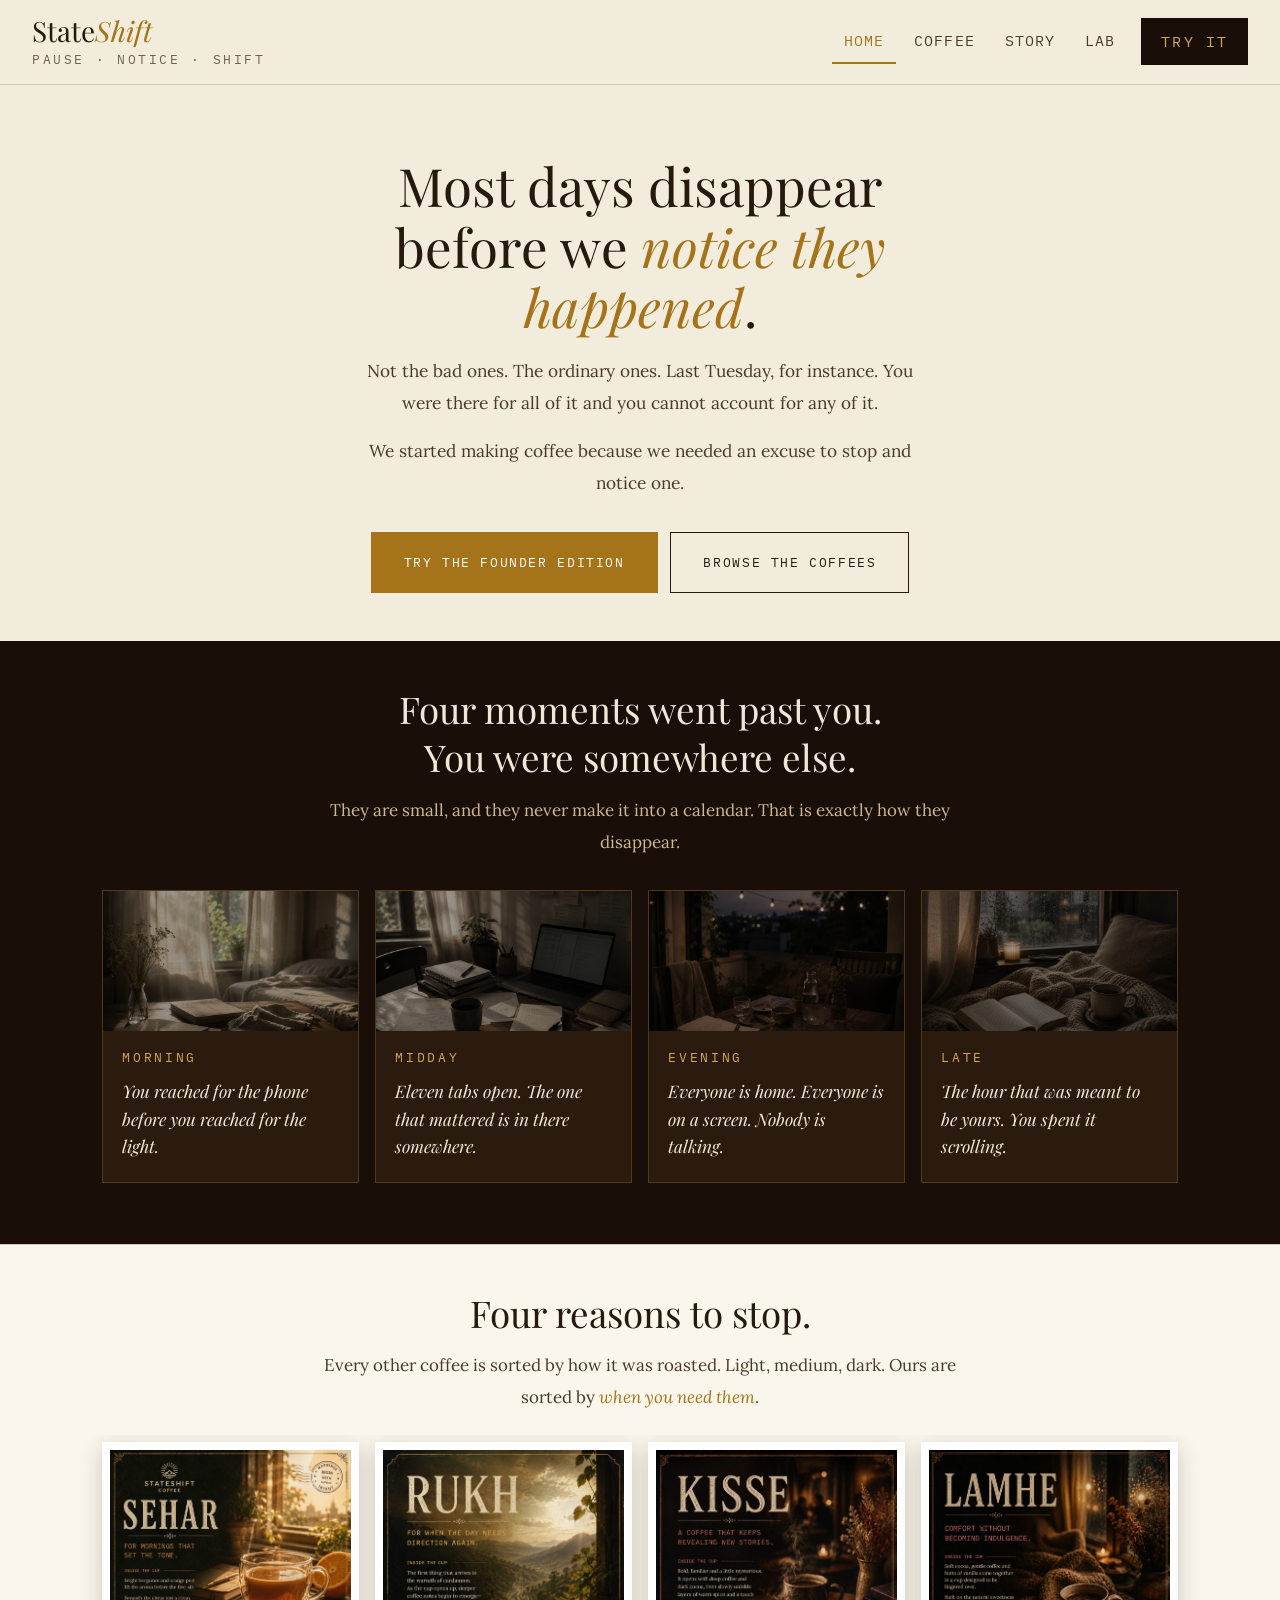
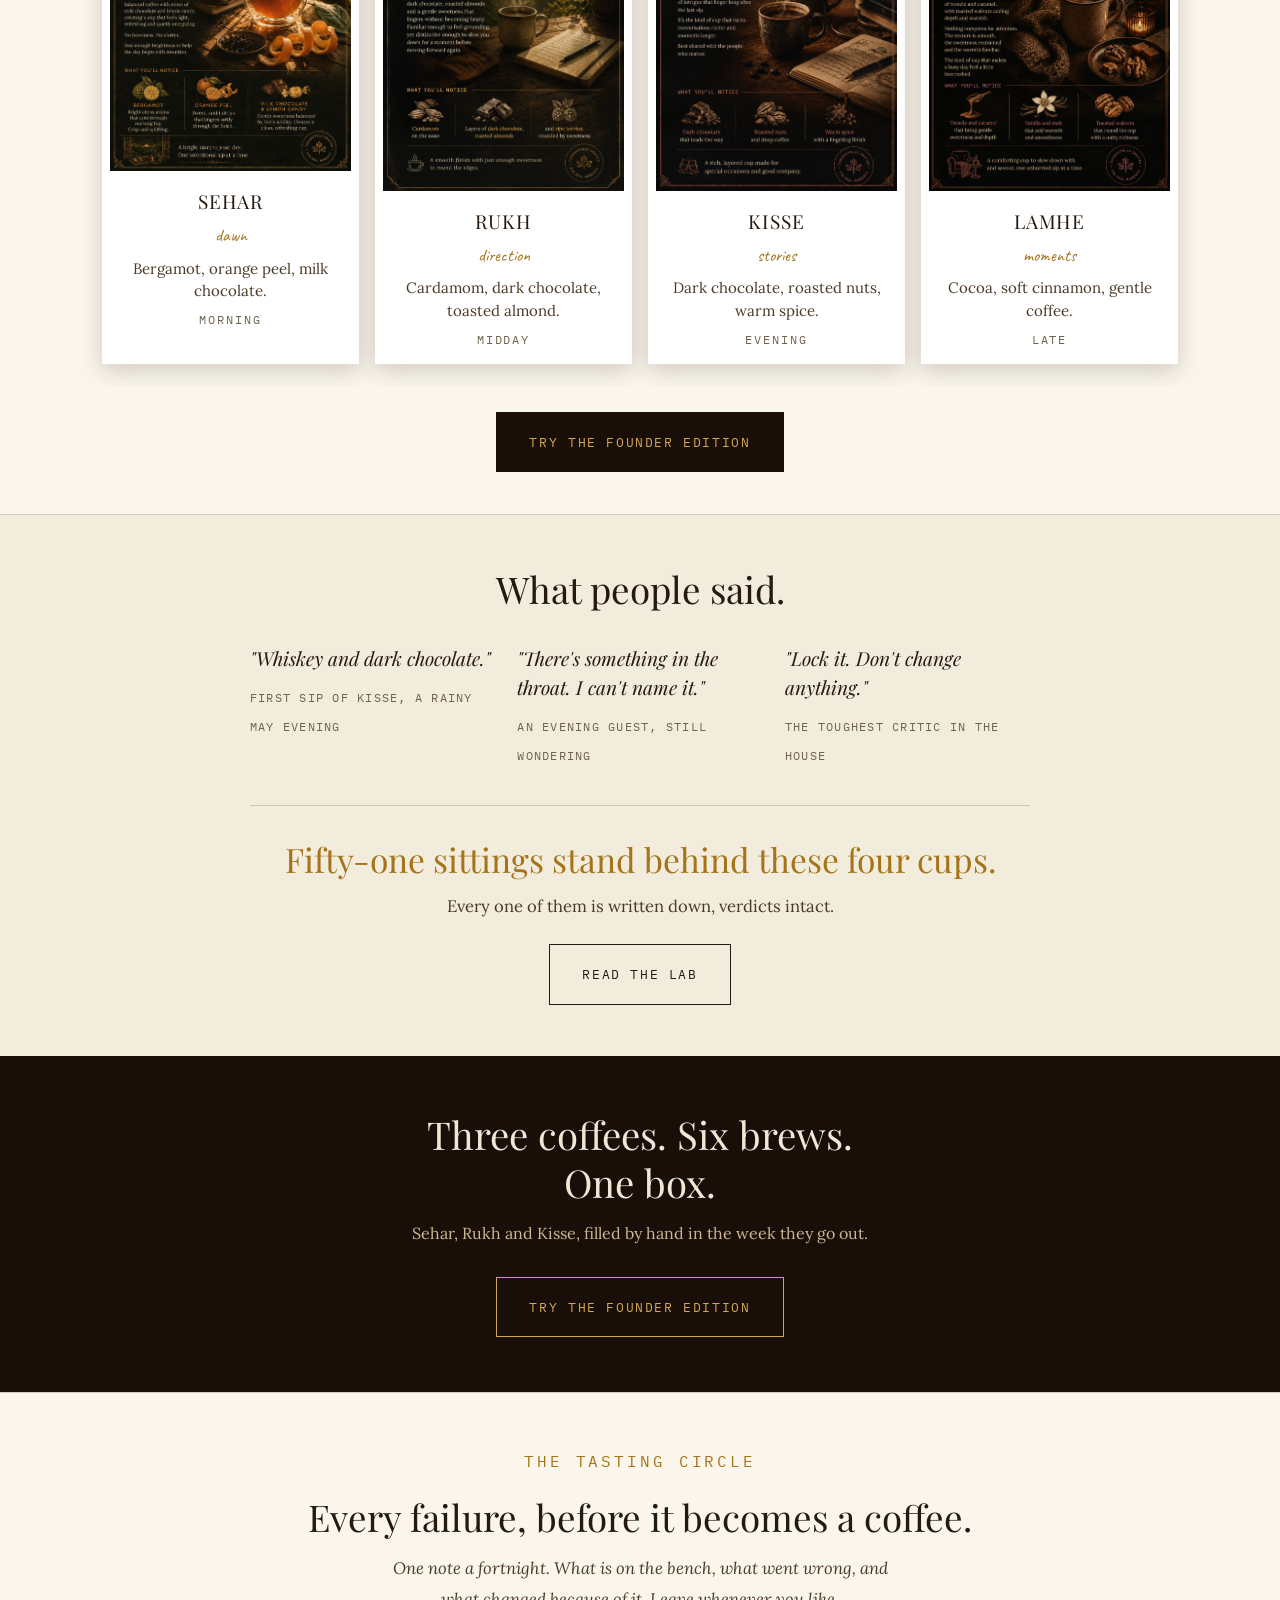
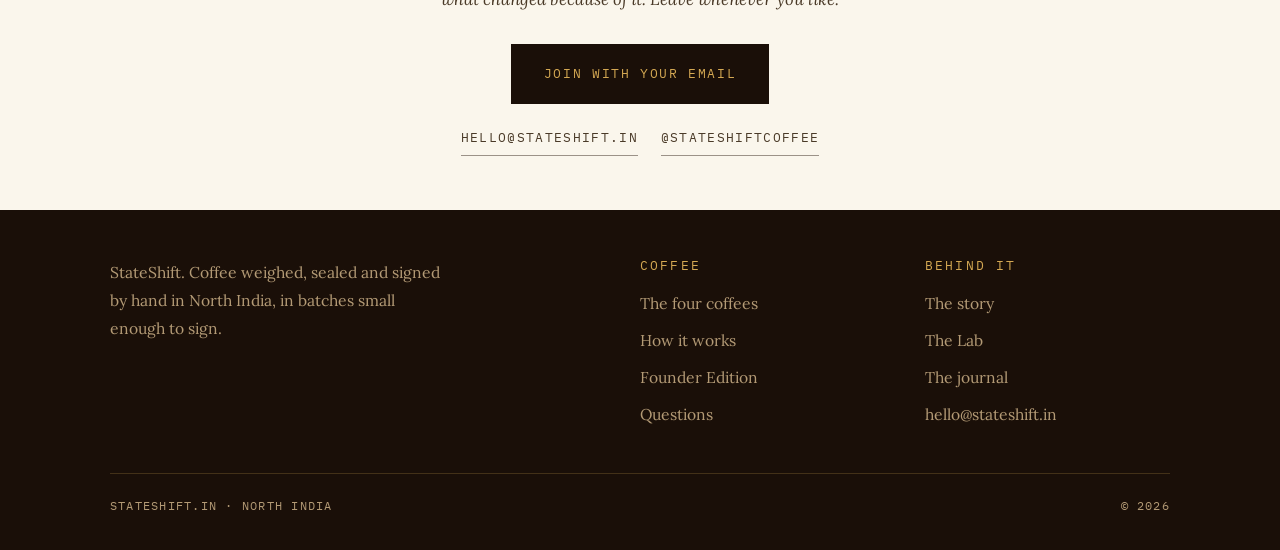
==== commit 5879f7d2: "Add files via upload" ====
--- a/index.html
+++ b/index.html
@@ -7,80 +7,226 @@
 <meta name="description" content="We started making coffee because we needed an excuse to stop and notice one. Four coffees, three minutes each. The Founder Edition, Rs 300 delivered.">
 <link rel="preconnect" href="https://fonts.googleapis.com">
 <link href="https://fonts.googleapis.com/css2?family=Playfair+Display:ital,wght@0,400;0,600;1,400&family=Caveat:wght@400;600&family=IBM+Plex+Mono:wght@300;400&family=Lora:ital,wght@0,400;0,500;1,400&display=swap" rel="stylesheet">
-<link rel="stylesheet" href="assets/site.css?v=4">
 <style>
-/* FOLD 1 */
-.hero{padding:2.8rem 1.3rem 2.2rem;text-align:center;max-width:640px;margin:0 auto}
-@media(min-width:761px){.hero{padding:4.4rem 2rem 2.8rem}}
+/* ===== StateShift stylesheet, inlined. No external CSS file. ===== */
+
+*{margin:0;padding:0;box-sizing:border-box}
+:root{
+  --paper:#f2ecdd; --paper-deep:#eae2cf; --cream:#faf6ec;
+  --ink:#26190e; --ink-soft:#4a3a28; --muted:#6f6350;
+  --espresso:#1a0f08; --roast:#2b1a0e; --dark-text:#f0e7d6; --dark-muted:#b39a75;
+  --gold:#a5741a; --amber:#d4a853; --forest:#33472f;
+  --line:rgba(38,25,14,.18); --line-strong:rgba(38,25,14,.45); --line-dark:rgba(212,168,83,.22);
+}
+html{font-size:16px;scroll-behavior:smooth}
+body{font-family:'Lora',Georgia,serif;background:var(--paper);color:var(--ink);line-height:1.85;min-height:100vh}
+h1,h2,h3,h4{font-family:'Playfair Display',serif;font-weight:400;line-height:1.15;color:var(--ink)}
+h1,h2{text-wrap:balance}
+em{font-style:italic}
+a{color:inherit}
+img{max-width:100%;display:block}
+.center{text-align:center}
+
+/* HEADER */
+.site-header{background:var(--paper);border-bottom:1px solid var(--line);padding:1rem 2rem;
+  display:flex;align-items:center;justify-content:space-between;gap:1rem;flex-wrap:wrap}
+.site-logo{font-family:'Playfair Display',serif;font-size:1.75rem;color:var(--ink);text-decoration:none;line-height:1.1}
+.site-logo span{color:var(--gold);font-style:italic}
+.site-logo small{display:block;font-family:'IBM Plex Mono',monospace;font-size:.82rem;
+  letter-spacing:.2em;text-transform:uppercase;color:var(--muted);margin-top:.4rem}
+.site-nav{display:flex;gap:.35rem;align-items:center;flex-wrap:wrap}
+.site-nav a{font-family:'IBM Plex Mono',monospace;font-size:.92rem;letter-spacing:.08em;
+  text-transform:uppercase;color:var(--ink-soft);text-decoration:none;
+  padding:.5rem .75rem;border-bottom:2px solid transparent;transition:all .2s;white-space:nowrap}
+.site-nav a:hover{color:var(--gold)}
+.site-nav a.active{color:var(--gold);border-bottom-color:var(--gold)}
+.site-nav a.sell{background:var(--espresso);color:var(--amber);
+  border:1px solid var(--espresso);border-bottom:1px solid var(--espresso);
+  padding:.55rem 1.2rem;margin-left:.5rem;letter-spacing:.14em}
+.site-nav a.sell:hover{background:var(--gold);color:#fff;border-color:var(--gold)}
+.site-nav a.sell.active{background:var(--gold);color:#fff;border-color:var(--gold)}
+
+/* TYPE */
+.eyebrow{font-family:'IBM Plex Mono',monospace;font-size:.92rem;letter-spacing:.18em;
+  text-transform:uppercase;color:var(--gold);display:block;margin-bottom:1rem}
+.lead{font-size:clamp(1.04rem,2.4vw,1.16rem);color:var(--ink-soft);line-height:1.85}
+.margin-note{font-family:'Caveat',cursive;font-size:1.3rem;color:var(--gold);display:inline-block}
+
+/* BUTTONS */
+.btn{display:inline-block;font-family:'IBM Plex Mono',monospace;font-size:.84rem;
+  letter-spacing:.12em;text-transform:uppercase;text-decoration:none;padding:1.05rem 2rem;
+  border:1px solid var(--ink);color:var(--ink);transition:all .25s;background:transparent}
+.btn:hover{background:var(--ink);color:var(--amber)}
+.btn.gold{background:var(--gold);border-color:var(--gold);color:#fff}
+.btn.gold:hover{background:var(--espresso);border-color:var(--espresso);color:var(--amber)}
+.btn.dark{background:var(--espresso);border-color:var(--espresso);color:var(--amber)}
+.btn.dark:hover{background:var(--gold);border-color:var(--gold);color:#fff}
+.btn.on-dark{border-color:var(--amber);color:var(--amber)}
+.btn.on-dark:hover{background:var(--amber);color:var(--espresso)}
+.doors{display:grid;grid-template-columns:1fr 1fr;gap:.8rem;margin-top:1.6rem}
+@media(max-width:480px){.doors{grid-template-columns:1fr}}
+.doors .btn{text-align:center;padding:1.2rem 1rem}
+
+/* PRICE BAND */
+.price-wide{display:flex;align-items:baseline;justify-content:space-between;gap:1rem;
+  background:var(--espresso);color:var(--dark-text);padding:1.2rem 1.4rem;margin-top:1.6rem}
+.price-wide b{font-family:'Playfair Display',serif;font-weight:400;font-size:2.2rem;line-height:1}
+.price-wide span{font-family:'IBM Plex Mono',monospace;font-size:.8rem;letter-spacing:.14em;
+  text-transform:uppercase;color:var(--amber)}
+
+/* DISCLOSURE — espresso card, light text */
+.disclose{border:1px solid var(--line-dark);background:var(--espresso);margin-bottom:.7rem}
+.disclose > summary{cursor:pointer;list-style:none;position:relative;
+  padding:1.25rem 3rem 1.25rem 1.3rem;font-family:'Playfair Display',serif;font-size:1.22rem;
+  color:var(--dark-text);transition:color .2s}
+.disclose > summary::-webkit-details-marker{display:none}
+.disclose > summary::marker{content:''}
+.disclose > summary:hover{color:var(--amber)}
+.disclose > summary::after{content:'+';position:absolute;right:1.3rem;top:50%;transform:translateY(-50%);
+  font-family:'IBM Plex Mono',monospace;font-size:1.4rem;color:var(--amber)}
+.disclose[open] > summary::after{content:'\2212'}
+.disclose[open] > summary{border-bottom:1px solid var(--line-dark)}
+.disclose .body{padding:1.2rem 1.3rem 1.5rem}
+.disclose .body p{color:#cdb894;font-size:1.02rem;line-height:1.85;margin:0}
+.disclose .body p + p{margin-top:.9rem}
+.disclose .body a{color:var(--amber)}
+.disclose .body .margin-note{color:var(--amber)}
+
+/* SWIPE RAIL */
+.rail{display:flex;flex-direction:row;flex-wrap:nowrap;gap:1rem;
+  overflow-x:auto;overflow-y:hidden;scroll-snap-type:x mandatory;
+  -webkit-overflow-scrolling:touch;scrollbar-width:none;
+  padding:.4rem 1.3rem 1.2rem;scroll-padding-left:1.3rem;max-width:1140px;margin:0 auto}
+.rail::-webkit-scrollbar{display:none}
+.rail > *{flex:0 0 76%;max-width:320px;scroll-snap-align:start}
+@media(min-width:861px){
+  .rail{padding:.4rem 2rem 1.4rem;scroll-padding-left:2rem}
+  .rail > *{flex:0 0 calc(25% - .75rem);max-width:none}
+}
+.rail-dots{display:flex;justify-content:center;gap:.5rem;margin-top:.2rem}
+.rail-dots button{width:8px;height:8px;padding:0;border-radius:50%;border:none;cursor:pointer;
+  background:var(--line);transition:all .25s}
+.rail-dots button[aria-current="true"]{background:var(--gold);transform:scale(1.4)}
+.rail-hint{display:block;text-align:center;margin-top:.7rem;font-family:'IBM Plex Mono',monospace;
+  font-size:.78rem;letter-spacing:.18em;text-transform:uppercase;color:var(--muted)}
+@media(min-width:861px){.rail-dots,.rail-hint{display:none}}
+
+/* PRINT / FIGURES */
+.print{background:#fff;padding:10px 10px 14px;box-shadow:0 3px 14px rgba(38,25,14,.22)}
+.print figcaption{font-family:'Caveat',cursive;font-size:1.2rem;color:#5a4a35;padding-top:.6rem;text-align:center}
+figure.frame{margin:0}
+figure.frame img{width:100%;display:block;box-shadow:0 10px 30px rgba(38,25,14,.18)}
+figure.frame figcaption{font-family:'IBM Plex Mono',monospace;font-size:.8rem;letter-spacing:.14em;
+  text-transform:uppercase;color:var(--muted);padding-top:.8rem}
+
+/* NOTEBOOK */
+.notebook{background:var(--cream);border:1px solid var(--line);border-left:3px solid var(--gold);
+  padding:1.4rem 1.5rem;margin:1.8rem 0}
+.notebook .nb-label{font-family:'IBM Plex Mono',monospace;font-size:.8rem;letter-spacing:.16em;
+  text-transform:uppercase;color:var(--muted);display:block;margin-bottom:.6rem}
+.notebook .nb-line{font-family:'Caveat',cursive;font-size:1.55rem;line-height:1.5;color:var(--ink-soft)}
+
+/* CONTACT CLOSE */
+.contact-close{border-top:1px solid var(--line);background:var(--cream);padding:3.4rem 1.3rem;text-align:center}
+.contact-close .eyebrow{font-size:1rem}
+.contact-close h2{font-size:clamp(1.7rem,4.6vw,2.3rem);line-height:1.3;margin-bottom:.8rem}
+.contact-close .cc-line{font-style:italic;color:var(--ink-soft);max-width:500px;margin:0 auto 1.8rem;font-size:1.04rem}
+.cc-links{display:flex;gap:1.4rem;justify-content:center;flex-wrap:wrap;margin-top:1.3rem}
+.cc-links a{font-family:'IBM Plex Mono',monospace;font-size:.84rem;letter-spacing:.1em;
+  text-transform:uppercase;color:var(--ink-soft);text-decoration:none;
+  border-bottom:1px solid var(--line-strong);padding-bottom:.3rem;transition:all .2s}
+.cc-links a:hover{color:var(--gold);border-color:var(--gold)}
+
+/* FOOTER */
+.site-footer{background:var(--espresso);color:var(--dark-muted);padding:3rem 2rem 2rem}
+.footer-grid{max-width:1060px;margin:0 auto;display:grid;grid-template-columns:2fr 1fr 1fr;gap:2.5rem}
+.site-footer h4{font-family:'IBM Plex Mono',monospace;font-size:.84rem;font-weight:400;
+  letter-spacing:.16em;text-transform:uppercase;color:var(--amber);margin-bottom:1rem}
+.site-footer a{color:var(--dark-muted);text-decoration:none;transition:color .2s}
+.site-footer a:hover{color:var(--amber)}
+.footer-links{list-style:none}
+.footer-links li{margin-bottom:.5rem;font-size:.98rem}
+.footer-base{max-width:1060px;margin:2.2rem auto 0;padding-top:1.3rem;border-top:1px solid var(--line-dark);
+  display:flex;justify-content:space-between;flex-wrap:wrap;gap:.6rem;
+  font-family:'IBM Plex Mono',monospace;font-size:.78rem;letter-spacing:.1em;text-transform:uppercase}
+
+/* RESPONSIVE */
+@media(max-width:860px){
+  .footer-grid{grid-template-columns:1fr 1fr;gap:1.6rem 1.2rem}
+  .footer-grid > *:first-child{grid-column:1 / -1}
+  .site-footer{padding:2.4rem 1.3rem 1.8rem}
+}
+@media(max-width:760px){
+  .site-header{flex-direction:column;align-items:center;gap:.9rem;padding:1rem}
+  .site-logo{text-align:center;font-size:1.7rem}
+  .site-logo small{font-size:.76rem;letter-spacing:.18em}
+  .site-nav{width:100%;justify-content:center;gap:.2rem .35rem}
+  .site-nav a{font-size:.8rem;letter-spacing:.04em;padding:.45rem .5rem}
+  .site-nav a.sell{padding:.5rem .9rem;margin-left:.3rem;letter-spacing:.08em}
+  .eyebrow{font-size:.86rem}
+}
+@media(max-width:400px){
+  .site-nav a{font-size:.74rem;padding:.4rem .34rem}
+  .site-nav a.sell{padding:.45rem .7rem}
+}
+
+/* ===== page-specific ===== */
+
+.hero{padding:2.8rem 1.3rem 2.4rem;text-align:center;max-width:640px;margin:0 auto}
+@media(min-width:761px){.hero{padding:4.4rem 2rem 3rem}}
 .hero h1{font-size:clamp(1.95rem,6.6vw,3.3rem);line-height:1.15;margin-bottom:1.2rem}
 .hero h1 em{color:var(--gold)}
-.hero p{font-size:1.06rem;line-height:1.85;color:var(--ink-soft);margin-bottom:1rem}
-.hero p:last-of-type{margin-bottom:1.8rem}
-.hero-ctas{display:flex;gap:.8rem;justify-content:center;flex-wrap:wrap;margin-top:1.5rem}
-
-/* FOLD 2 */
-.autop{background:var(--espresso);color:var(--dark-text);padding:3.2rem 0 2.6rem}
-.autop-in{max-width:680px;margin:0 auto;padding:0 1.3rem 1.8rem;text-align:center}
-.autop .eyebrow{color:var(--amber)}
-.autop h2{color:var(--dark-text);font-size:clamp(1.6rem,4.6vw,2.3rem);line-height:1.3;margin-bottom:.9rem}
-.autop .sub{color:#cdb894;font-size:1.04rem;line-height:1.85}
+.hero p{font-size:1.08rem;line-height:1.85;color:var(--ink-soft);margin-bottom:1rem}
+.hero p:last-of-type{margin-bottom:2rem}
+.hero-ctas{display:flex;gap:.8rem;justify-content:center;flex-wrap:wrap}
+
+.autop{background:var(--espresso);color:var(--dark-text);padding:2.8rem 0 2.4rem}
+.autop-in{max-width:680px;margin:0 auto;padding:0 1.3rem 1.6rem;text-align:center}
+.autop h2{color:var(--dark-text);font-size:clamp(1.65rem,4.8vw,2.3rem);line-height:1.3;margin-bottom:.9rem}
+.autop .sub{color:#cdb894;font-size:1.06rem;line-height:1.85}
 .mcard{background:var(--roast);border:1px solid var(--line-dark);overflow:hidden}
 .mimg{height:140px;background-size:cover;background-position:center 40%;filter:grayscale(.3) brightness(.62)}
 .mtext{padding:1.2rem 1.2rem 1.4rem}
-.mtext h3{
-  font-family:'IBM Plex Mono',monospace;font-size:.8rem;letter-spacing:.2em;
-  text-transform:uppercase;color:var(--amber);margin-bottom:.7rem;
-}
-.mtext p{font-family:'Playfair Display',serif;font-style:italic;font-size:1.06rem;line-height:1.6;color:var(--dark-text)}
+.mtext h3{font-family:'IBM Plex Mono',monospace;font-size:.84rem;letter-spacing:.2em;
+  text-transform:uppercase;color:var(--amber);margin-bottom:.7rem}
+.mtext p{font-family:'Playfair Display',serif;font-style:italic;font-size:1.08rem;line-height:1.6;color:var(--dark-text)}
 .autop .rail-dots button{background:rgba(212,168,83,.25)}
 .autop .rail-dots button[aria-current="true"]{background:var(--amber)}
 .autop .rail-hint{color:var(--dark-muted)}
 
-/* FOLD 3 */
-.four{padding:3.2rem 0 2.8rem;background:var(--cream);border-top:1px solid var(--line);border-bottom:1px solid var(--line)}
-.four-in{max-width:680px;margin:0 auto;padding:0 1.3rem 1.6rem;text-align:center}
-.four-in h2{font-size:clamp(1.65rem,4.6vw,2.3rem);margin-bottom:.9rem;line-height:1.25}
-.sorted{font-size:1.04rem;line-height:1.85;color:var(--ink-soft)}
+.four{padding:2.8rem 0 2.6rem;background:var(--cream);border-top:1px solid var(--line);border-bottom:1px solid var(--line)}
+.four-in{max-width:680px;margin:0 auto;padding:0 1.3rem 1.4rem;text-align:center}
+.four-in h2{font-size:clamp(1.7rem,4.8vw,2.3rem);margin-bottom:.9rem;line-height:1.25}
+.sorted{font-size:1.06rem;line-height:1.85;color:var(--ink-soft)}
 .sorted em{color:var(--gold);font-style:italic}
-.ccard{
-  text-decoration:none;color:var(--ink);background:#fff;
-  padding:8px 8px 10px;box-shadow:0 6px 22px rgba(38,25,14,.2);
-  display:block;transition:transform .25s,box-shadow .25s;
-}
+.ccard{text-decoration:none;color:var(--ink);background:#fff;padding:8px 8px 10px;
+  box-shadow:0 6px 22px rgba(38,25,14,.2);display:block;transition:all .25s}
 @media(min-width:861px){.ccard:hover{transform:translateY(-6px);box-shadow:0 16px 34px rgba(38,25,14,.28)}}
 .ccard img{width:100%;display:block}
 .clabel{padding:.8rem .3rem .2rem;text-align:center}
 .cname{font-family:'Playfair Display',serif;font-size:1.2rem;letter-spacing:.05em;display:block}
-.cword{font-family:'Caveat',cursive;font-size:1.1rem;color:var(--gold);display:block;margin-bottom:.4rem}
-.ctaste{font-size:.92rem;color:var(--ink-soft);line-height:1.5;display:block;margin-bottom:.45rem}
-.cwhen{font-family:'IBM Plex Mono',monospace;font-size:.7rem;letter-spacing:.16em;text-transform:uppercase;color:var(--muted);display:block}
-.four-note{
-  text-align:center;margin-top:1rem;padding:0 1.3rem;
-  font-family:'IBM Plex Mono',monospace;font-size:.76rem;letter-spacing:.1em;
-  text-transform:uppercase;color:var(--muted);
-}
-.four-more{text-align:center;margin-top:1.4rem;padding:0 1.3rem}
-
-/* FOLD 4 */
+.cword{font-family:'Caveat',cursive;font-size:1.1rem;color:var(--gold);display:block;margin-bottom:.35rem}
+.ctaste{font-size:.94rem;color:var(--ink-soft);line-height:1.5;display:block;margin-bottom:.4rem}
+.cwhen{font-family:'IBM Plex Mono',monospace;font-size:.74rem;letter-spacing:.16em;text-transform:uppercase;color:var(--muted);display:block}
+.four-cta{text-align:center;margin-top:1.6rem;padding:0 1.3rem}
+
 .proof{padding:3.2rem 1.3rem}
 .proof-in{max-width:780px;margin:0 auto}
+.proof h2{text-align:center;font-size:clamp(1.7rem,4.8vw,2.3rem);margin-bottom:2rem;line-height:1.25}
 .said{display:grid;grid-template-columns:1fr;gap:1.6rem;margin-bottom:2.2rem}
 @media(min-width:701px){.said{grid-template-columns:repeat(3,1fr);gap:1.4rem}}
-.said blockquote{
-  font-family:'Playfair Display',serif;font-style:italic;font-size:1.18rem;
-  line-height:1.5;color:var(--ink);margin:0 0 .55rem;
-}
-.said cite{
-  font-family:'IBM Plex Mono',monospace;font-size:.74rem;letter-spacing:.1em;
-  text-transform:uppercase;color:var(--muted);font-style:normal;
-}
+.said blockquote{font-family:'Playfair Display',serif;font-style:italic;font-size:1.2rem;
+  line-height:1.5;color:var(--ink);margin:0 0 .55rem}
+.said cite{font-family:'IBM Plex Mono',monospace;font-size:.78rem;letter-spacing:.1em;
+  text-transform:uppercase;color:var(--muted);font-style:normal}
 .tally{text-align:center;border-top:1px solid var(--line);padding-top:2rem}
 .tally .n{font-family:'Playfair Display',serif;font-size:clamp(1.5rem,4.4vw,2.1rem);color:var(--gold);line-height:1.3;margin-bottom:.6rem}
-.tally p{font-size:1.02rem;color:var(--ink-soft);margin-bottom:1.4rem}
+.tally p{font-size:1.04rem;color:var(--ink-soft);margin-bottom:1.4rem}
 
 .close{background:var(--espresso);color:var(--dark-text);text-align:center;padding:3.4rem 1.3rem}
 .close h2{color:var(--dark-text);font-size:clamp(1.7rem,4.6vw,2.4rem);margin-bottom:.8rem;line-height:1.25}
 .close p{color:#cdb894;margin-bottom:1.8rem;line-height:1.8;max-width:460px;margin-left:auto;margin-right:auto}
+
 </style>
 </head>
 <body>
@@ -96,23 +242,19 @@
   </nav>
 </header>
 
-<!-- FOLD 1 -->
 <section class="hero">
   <h1>Most days disappear<br>before we <em>notice they happened</em>.</h1>
   <p>Not the bad ones. The ordinary ones. Last Tuesday, for instance. You were there for all of it and you cannot account for any of it.</p>
   <p>We started making coffee because we needed an excuse to stop and notice one.</p>
-  <div class="price"><b>&#8377;300</b><span>Founder Edition &middot; delivered</span></div>
   <div class="hero-ctas">
     <a class="btn gold" href="sampler.html">Try the Founder Edition</a>
     <a class="btn" href="collection.html">Browse the coffees</a>
   </div>
 </section>
 
-<!-- FOLD 2 -->
 <section class="autop">
   <div class="autop-in">
-    <span class="eyebrow">Autopilot</span>
-    <h2>Four moments went past you today.<br>You were somewhere else.</h2>
+    <h2>Four moments went past you.<br>You were somewhere else.</h2>
     <p class="sub">They are small, and they never make it into a calendar. That is exactly how they disappear.</p>
   </div>
   <div class="rail" data-rail="mom">
@@ -137,53 +279,41 @@
   <span class="rail-hint">swipe &rarr;</span>
 </section>
 
-<!-- FOLD 3 -->
 <section class="four">
   <div class="four-in">
-    <span class="eyebrow">The coffee</span>
     <h2>Four reasons to stop.</h2>
     <p class="sorted">Every other coffee is sorted by how it was roasted. Light, medium, dark. Ours are sorted by <em>when you need them</em>.</p>
   </div>
   <div class="rail" data-rail="cof">
     <a class="ccard" href="collection.html#sehar">
       <img src="assets/posters/sehar-card.jpg" alt="SEHAR" loading="lazy">
-      <div class="clabel">
-        <span class="cname">SEHAR</span><span class="cword">dawn</span>
-        <span class="ctaste">Bergamot, orange peel, milk chocolate.</span><span class="cwhen">Morning</span>
-      </div>
+      <div class="clabel"><span class="cname">SEHAR</span><span class="cword">dawn</span>
+      <span class="ctaste">Bergamot, orange peel, milk chocolate.</span><span class="cwhen">Morning</span></div>
     </a>
     <a class="ccard" href="collection.html#rukh">
       <img src="assets/posters/rukh-card.jpg" alt="RUKH" loading="lazy">
-      <div class="clabel">
-        <span class="cname">RUKH</span><span class="cword">direction</span>
-        <span class="ctaste">Cardamom, dark chocolate, toasted almond.</span><span class="cwhen">Midday</span>
-      </div>
+      <div class="clabel"><span class="cname">RUKH</span><span class="cword">direction</span>
+      <span class="ctaste">Cardamom, dark chocolate, toasted almond.</span><span class="cwhen">Midday</span></div>
     </a>
     <a class="ccard" href="collection.html#kisse">
       <img src="assets/posters/kisse-card.jpg" alt="KISSE" loading="lazy">
-      <div class="clabel">
-        <span class="cname">KISSE</span><span class="cword">stories</span>
-        <span class="ctaste">Dark chocolate, roasted nuts, warm spice.</span><span class="cwhen">Evening</span>
-      </div>
+      <div class="clabel"><span class="cname">KISSE</span><span class="cword">stories</span>
+      <span class="ctaste">Dark chocolate, roasted nuts, warm spice.</span><span class="cwhen">Evening</span></div>
     </a>
     <a class="ccard" href="collection.html#lamhe">
       <img src="assets/posters/lamhe-card.jpg" alt="LAMHE" loading="lazy">
-      <div class="clabel">
-        <span class="cname">LAMHE</span><span class="cword">moments</span>
-        <span class="ctaste">Cocoa, soft cinnamon, gentle coffee.</span><span class="cwhen">Late</span>
-      </div>
+      <div class="clabel"><span class="cname">LAMHE</span><span class="cword">moments</span>
+      <span class="ctaste">Cocoa, soft cinnamon, gentle coffee.</span><span class="cwhen">Late</span></div>
     </a>
   </div>
   <div class="rail-dots" data-dots="cof"></div>
   <span class="rail-hint">swipe &rarr;</span>
-  <p class="four-note">The Founder Edition carries Sehar, Rukh and Kisse. Lamhe joins them shortly.</p>
-  <div class="four-more"><a class="btn" href="collection.html">Tasting notes and how it works</a></div>
-</section>
-
-<!-- FOLD 4 -->
+  <div class="four-cta"><a class="btn dark" href="sampler.html">Try the Founder Edition</a></div>
+</section>
+
 <section class="proof">
   <div class="proof-in">
-    <div class="center" style="margin-bottom:2rem"><span class="eyebrow">What people said</span></div>
+    <h2>What people said.</h2>
     <div class="said">
       <div><blockquote>"Whiskey and dark chocolate."</blockquote><cite>first sip of Kisse, a rainy May evening</cite></div>
       <div><blockquote>"There's something in the throat. I can't name it."</blockquote><cite>an evening guest, still wondering</cite></div>
@@ -206,10 +336,10 @@
 <section class="contact-close">
   <span class="eyebrow">The Tasting Circle</span>
   <h2>Every failure, before it becomes a coffee.</h2>
-  <p class="cc-line">One note a fortnight. What is on the bench, what went wrong, and what changed because of it. You can leave whenever you like.</p>
+  <p class="cc-line">One note a fortnight. What is on the bench, what went wrong, and what changed because of it. Leave whenever you like.</p>
+  <a class="btn dark" href="mailto:hello@stateshift.in?subject=Tasting%20Circle&body=Add%20me%20to%20the%20list.">Join with your email</a>
   <div class="cc-links">
-    <a href="mailto:hello@stateshift.in?subject=Tasting%20Circle">hello@stateshift.in</a>
-    <a href="https://wa.me/91XXXXXXXXXX?text=Hi%20Mandhir%2C%20I%27d%20like%20to%20join%20the%20Tasting%20Circle.">Or WhatsApp</a>
+    <a href="mailto:hello@stateshift.in">hello@stateshift.in</a>
     <a href="https://instagram.com/stateshiftcoffee" target="_blank" rel="noopener">@stateshiftcoffee</a>
   </div>
 </section>
@@ -217,7 +347,7 @@
 <footer class="site-footer">
   <div class="footer-grid">
     <div>
-      <p style="font-size:.95rem;line-height:1.8;max-width:340px">StateShift. Coffee weighed, sealed and signed by hand in North India, in batches small enough to sign.</p>
+      <p style="font-size:.98rem;line-height:1.8;max-width:340px">StateShift. Coffee weighed, sealed and signed by hand in North India, in batches small enough to sign.</p>
     </div>
     <div>
       <h4>Coffee</h4>
@@ -233,8 +363,8 @@
       <ul class="footer-links">
         <li><a href="story.html">The story</a></li>
         <li><a href="states.html">The Lab</a></li>
+        <li><a href="journal.html">The journal</a></li>
         <li><a href="mailto:hello@stateshift.in">hello@stateshift.in</a></li>
-        <li><a href="https://instagram.com/stateshiftcoffee" target="_blank" rel="noopener">@stateshiftcoffee</a></li>
       </ul>
     </div>
   </div>
@@ -251,21 +381,20 @@
   var items = rail.children;
   Array.prototype.forEach.call(items, function(it, i){
     var b = document.createElement('button');
-    b.type = 'button';
-    b.setAttribute('aria-label', 'Card ' + (i + 1));
+    b.type = 'button'; b.setAttribute('aria-label','Card ' + (i+1));
     b.addEventListener('click', function(){
-      rail.scrollTo({left: it.offsetLeft - rail.offsetLeft, behavior: 'smooth'});
+      rail.scrollTo({left: it.offsetLeft - rail.offsetLeft, behavior:'smooth'});
     });
     dots.appendChild(b);
   });
   var btns = dots.querySelectorAll('button');
   function sync(){
-    var mid = rail.scrollLeft + rail.clientWidth / 2, active = 0, best = Infinity;
+    var mid = rail.scrollLeft + rail.clientWidth/2, active = 0, best = Infinity;
     Array.prototype.forEach.call(items, function(it, i){
-      var c = it.offsetLeft - rail.offsetLeft + it.offsetWidth / 2, d = Math.abs(c - mid);
+      var c = it.offsetLeft - rail.offsetLeft + it.offsetWidth/2, d = Math.abs(c - mid);
       if(d < best){ best = d; active = i; }
     });
-    btns.forEach(function(b, i){ b.setAttribute('aria-current', i === active ? 'true' : 'false'); });
+    btns.forEach(function(b, i){ b.setAttribute('aria-current', i===active ? 'true':'false'); });
   }
   var t;
   rail.addEventListener('scroll', function(){ clearTimeout(t); t = setTimeout(sync, 60); }, {passive:true});
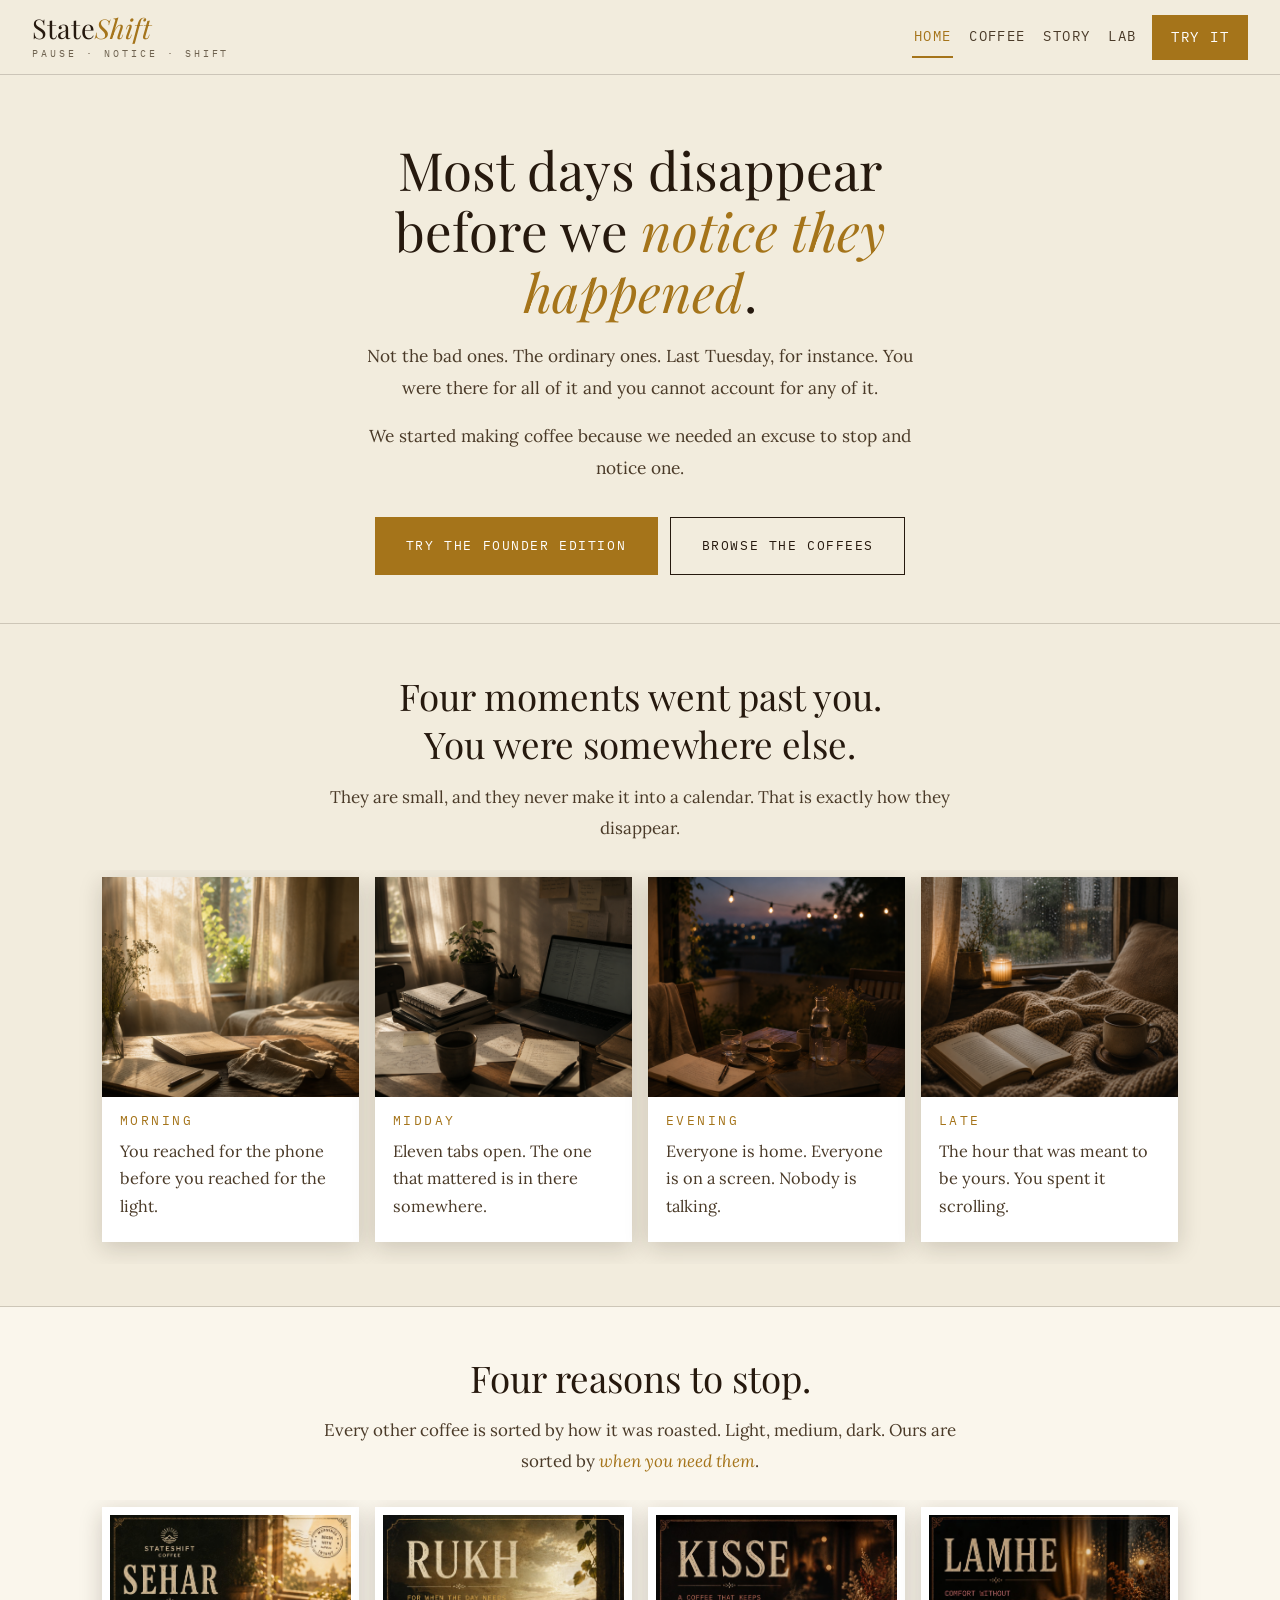
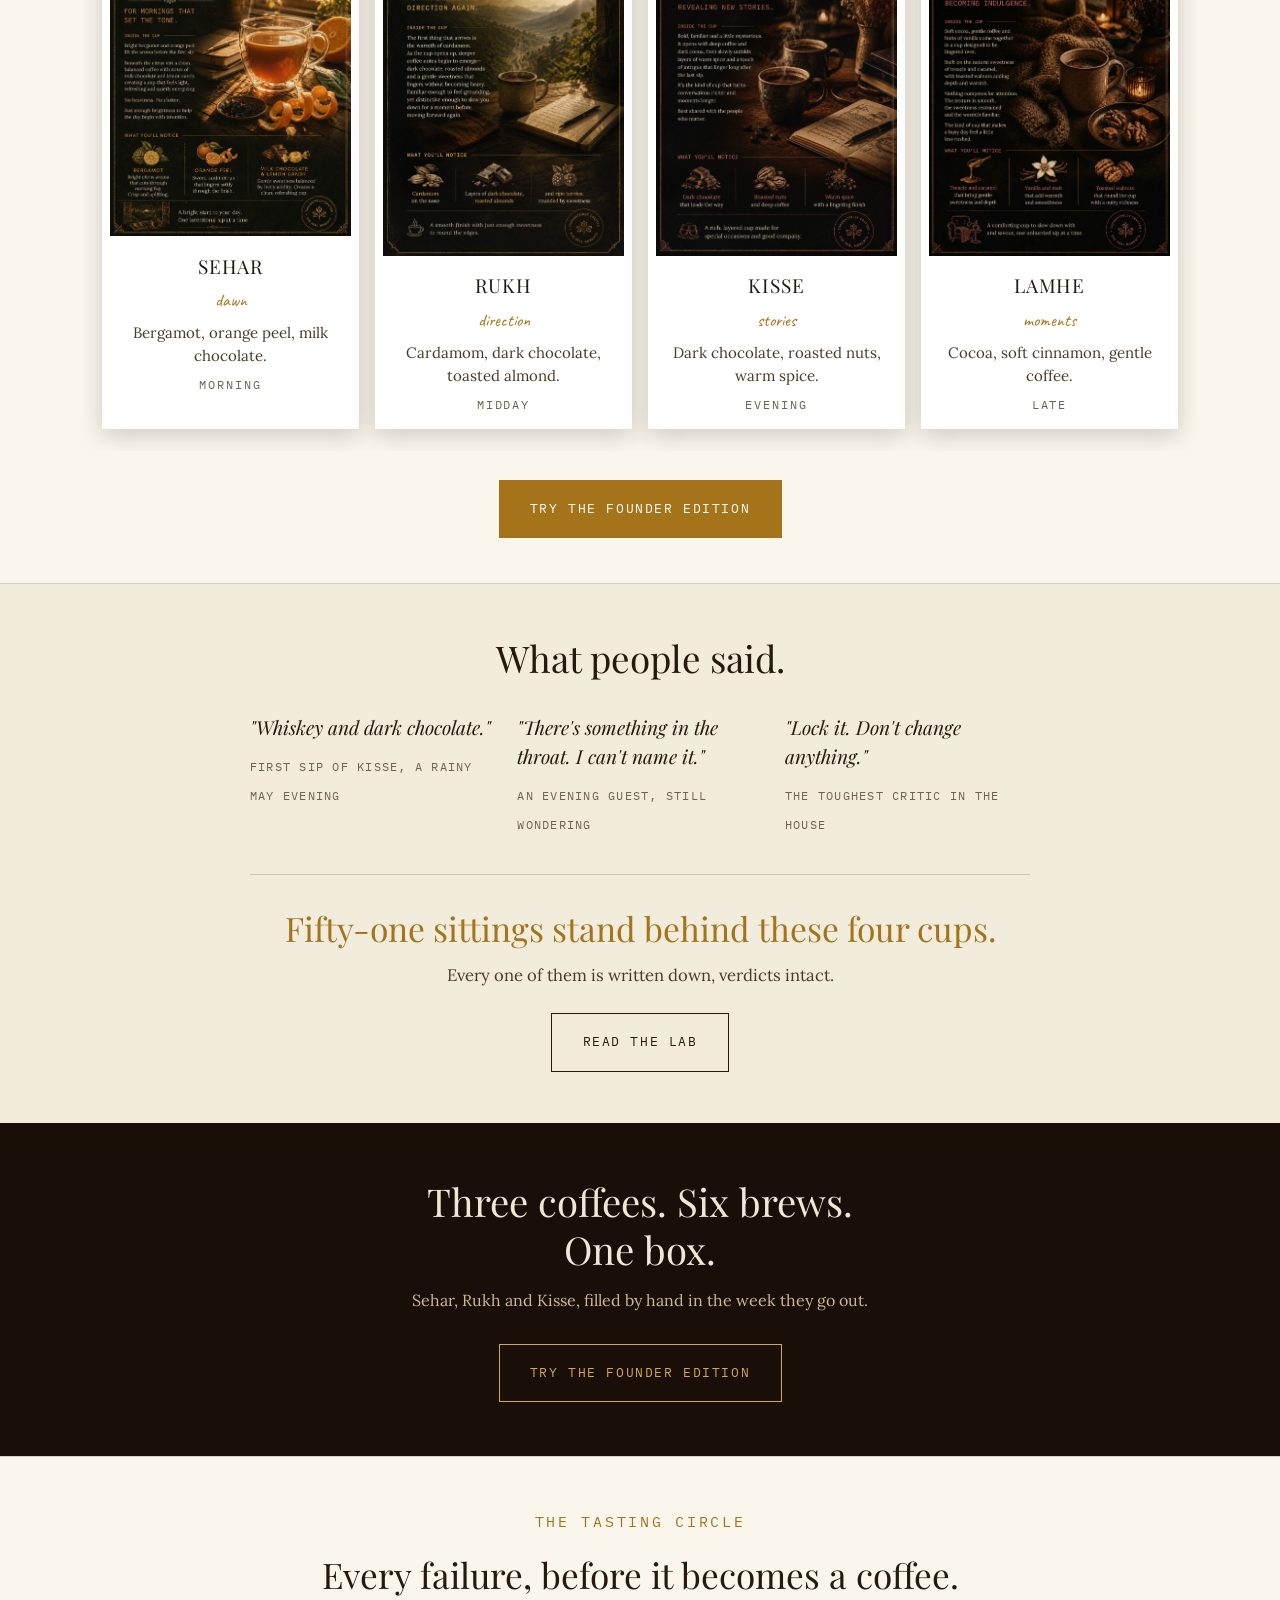
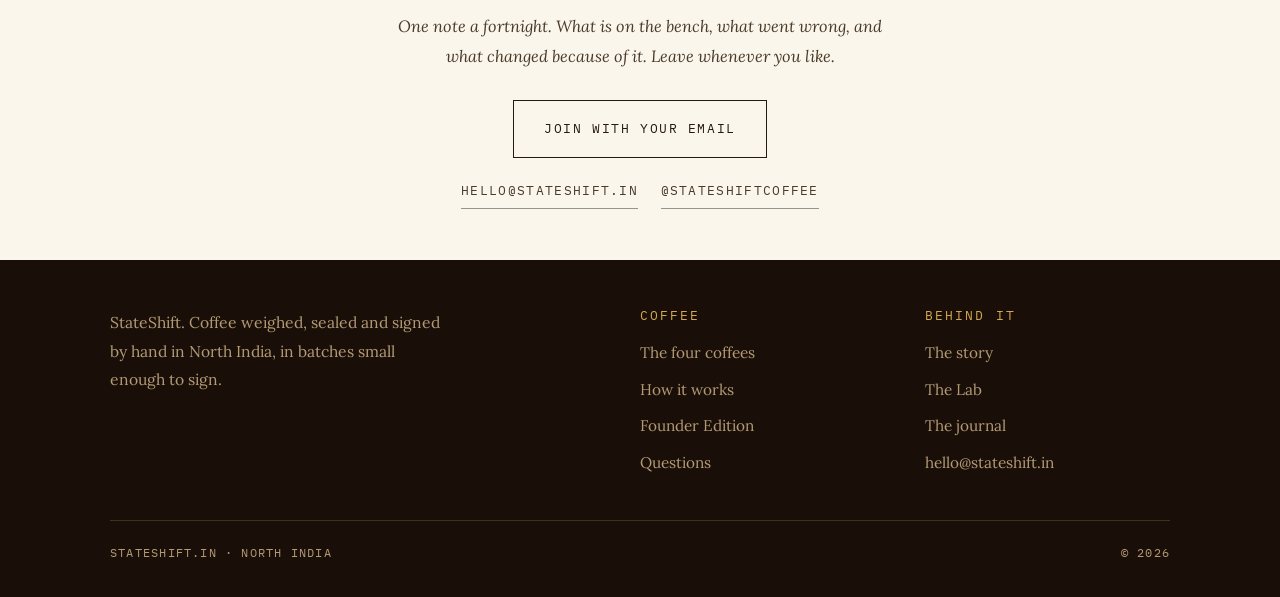
==== commit 2b385b9e: "Add files via upload" ====
--- a/index.html
+++ b/index.html
@@ -18,7 +18,7 @@
   --gold:#a5741a; --amber:#d4a853; --forest:#33472f;
   --line:rgba(38,25,14,.18); --line-strong:rgba(38,25,14,.45); --line-dark:rgba(212,168,83,.22);
 }
-html{font-size:16px;scroll-behavior:smooth}
+html{font-size:16px;scroll-behavior:smooth;scroll-padding-top:120px}
 body{font-family:'Lora',Georgia,serif;background:var(--paper);color:var(--ink);line-height:1.85;min-height:100vh}
 h1,h2,h3,h4{font-family:'Playfair Display',serif;font-weight:400;line-height:1.15;color:var(--ink)}
 h1,h2{text-wrap:balance}
@@ -27,72 +27,86 @@
 img{max-width:100%;display:block}
 .center{text-align:center}
 
-/* HEADER */
-.site-header{background:var(--paper);border-bottom:1px solid var(--line);padding:1rem 2rem;
-  display:flex;align-items:center;justify-content:space-between;gap:1rem;flex-wrap:wrap}
-.site-logo{font-family:'Playfair Display',serif;font-size:1.75rem;color:var(--ink);text-decoration:none;line-height:1.1}
+/* ---------- HEADER · sticky, and it shrinks once you scroll ---------- */
+.site-header{
+  position:sticky;top:0;z-index:200;
+  background:rgba(242,236,221,.97);backdrop-filter:blur(8px);
+  border-bottom:1px solid var(--line);padding:.9rem 2rem;
+  display:flex;align-items:center;justify-content:space-between;gap:1rem;flex-wrap:wrap;
+  transition:padding .25s;
+}
+.site-logo{font-family:'Playfair Display',serif;font-size:1.7rem;color:var(--ink);text-decoration:none;line-height:1.1}
 .site-logo span{color:var(--gold);font-style:italic}
-.site-logo small{display:block;font-family:'IBM Plex Mono',monospace;font-size:.82rem;
-  letter-spacing:.2em;text-transform:uppercase;color:var(--muted);margin-top:.4rem}
-.site-nav{display:flex;gap:.35rem;align-items:center;flex-wrap:wrap}
-.site-nav a{font-family:'IBM Plex Mono',monospace;font-size:.92rem;letter-spacing:.08em;
+.site-logo small{
+  display:block;font-family:'IBM Plex Mono',monospace;font-size:.62rem;
+  letter-spacing:.3em;text-transform:uppercase;color:var(--muted);
+  margin-top:.3rem;transition:all .2s;
+}
+.site-nav{display:flex;gap:.9rem;align-items:center;flex-wrap:wrap}
+.site-nav a{font-family:'IBM Plex Mono',monospace;font-size:.9rem;letter-spacing:.1em;
   text-transform:uppercase;color:var(--ink-soft);text-decoration:none;
-  padding:.5rem .75rem;border-bottom:2px solid transparent;transition:all .2s;white-space:nowrap}
+  padding:.4rem .1rem;border-bottom:2px solid transparent;transition:all .2s;white-space:nowrap}
 .site-nav a:hover{color:var(--gold)}
 .site-nav a.active{color:var(--gold);border-bottom-color:var(--gold)}
-.site-nav a.sell{background:var(--espresso);color:var(--amber);
-  border:1px solid var(--espresso);border-bottom:1px solid var(--espresso);
-  padding:.55rem 1.2rem;margin-left:.5rem;letter-spacing:.14em}
-.site-nav a.sell:hover{background:var(--gold);color:#fff;border-color:var(--gold)}
-.site-nav a.sell.active{background:var(--gold);color:#fff;border-color:var(--gold)}
-
-/* TYPE */
-.eyebrow{font-family:'IBM Plex Mono',monospace;font-size:.92rem;letter-spacing:.18em;
+.site-nav a.sell{background:var(--gold);color:#fff;border:1px solid var(--gold);
+  border-bottom:1px solid var(--gold);padding:.5rem 1.1rem;letter-spacing:.12em}
+.site-nav a.sell:hover{background:var(--espresso);border-color:var(--espresso);color:var(--amber)}
+.site-nav a.sell.active{background:var(--espresso);border-color:var(--espresso);color:var(--amber)}
+/* compact once scrolled: tagline folds away, bar halves in height */
+.site-header.scrolled{padding:.5rem 2rem}
+.site-header.scrolled .site-logo{font-size:1.35rem}
+.site-header.scrolled .site-logo small{opacity:0;max-height:0;margin:0;overflow:hidden}
+
+/* ---------- TYPE ---------- */
+.eyebrow{font-family:'IBM Plex Mono',monospace;font-size:.86rem;letter-spacing:.18em;
   text-transform:uppercase;color:var(--gold);display:block;margin-bottom:1rem}
-.lead{font-size:clamp(1.04rem,2.4vw,1.16rem);color:var(--ink-soft);line-height:1.85}
+.lead{font-size:clamp(1.04rem,2.4vw,1.14rem);color:var(--ink-soft);line-height:1.85}
 .margin-note{font-family:'Caveat',cursive;font-size:1.3rem;color:var(--gold);display:inline-block}
-
-/* BUTTONS */
-.btn{display:inline-block;font-family:'IBM Plex Mono',monospace;font-size:.84rem;
-  letter-spacing:.12em;text-transform:uppercase;text-decoration:none;padding:1.05rem 2rem;
+/* a quiet inline link, italic + gold. Used instead of shouty buttons. */
+.qlink{font-family:'Playfair Display',serif;font-style:italic;color:var(--gold);
+  text-decoration:none;border-bottom:1px solid rgba(165,116,26,.4);transition:all .2s}
+.qlink:hover{color:var(--ink);border-color:var(--ink)}
+
+/* ---------- BUTTONS ---------- */
+.btn{display:inline-block;font-family:'IBM Plex Mono',monospace;font-size:.82rem;
+  letter-spacing:.12em;text-transform:uppercase;text-decoration:none;padding:1rem 1.9rem;
   border:1px solid var(--ink);color:var(--ink);transition:all .25s;background:transparent}
 .btn:hover{background:var(--ink);color:var(--amber)}
 .btn.gold{background:var(--gold);border-color:var(--gold);color:#fff}
 .btn.gold:hover{background:var(--espresso);border-color:var(--espresso);color:var(--amber)}
-.btn.dark{background:var(--espresso);border-color:var(--espresso);color:var(--amber)}
-.btn.dark:hover{background:var(--gold);border-color:var(--gold);color:#fff}
 .btn.on-dark{border-color:var(--amber);color:var(--amber)}
 .btn.on-dark:hover{background:var(--amber);color:var(--espresso)}
 .doors{display:grid;grid-template-columns:1fr 1fr;gap:.8rem;margin-top:1.6rem}
 @media(max-width:480px){.doors{grid-template-columns:1fr}}
-.doors .btn{text-align:center;padding:1.2rem 1rem}
-
-/* PRICE BAND */
+.doors .btn{text-align:center;padding:1.15rem 1rem}
+
+/* ---------- PRICE BAND ---------- */
 .price-wide{display:flex;align-items:baseline;justify-content:space-between;gap:1rem;
-  background:var(--espresso);color:var(--dark-text);padding:1.2rem 1.4rem;margin-top:1.6rem}
-.price-wide b{font-family:'Playfair Display',serif;font-weight:400;font-size:2.2rem;line-height:1}
-.price-wide span{font-family:'IBM Plex Mono',monospace;font-size:.8rem;letter-spacing:.14em;
+  background:var(--espresso);color:var(--dark-text);padding:1.1rem 1.3rem;margin-top:1.6rem}
+.price-wide b{font-family:'Playfair Display',serif;font-weight:400;font-size:2rem;line-height:1}
+.price-wide span{font-family:'IBM Plex Mono',monospace;font-size:.76rem;letter-spacing:.14em;
   text-transform:uppercase;color:var(--amber)}
 
-/* DISCLOSURE — espresso card, light text */
-.disclose{border:1px solid var(--line-dark);background:var(--espresso);margin-bottom:.7rem}
+/* ---------- DISCLOSURE · quiet. Was shouting; now it whispers. ---------- */
+.disclose{border:1px solid var(--line);background:var(--cream);margin-bottom:.55rem}
 .disclose > summary{cursor:pointer;list-style:none;position:relative;
-  padding:1.25rem 3rem 1.25rem 1.3rem;font-family:'Playfair Display',serif;font-size:1.22rem;
-  color:var(--dark-text);transition:color .2s}
+  padding:.9rem 2.6rem .9rem 1.1rem;
+  font-family:'Playfair Display',serif;font-size:1.05rem;line-height:1.45;
+  color:var(--ink);transition:color .2s}
 .disclose > summary::-webkit-details-marker{display:none}
 .disclose > summary::marker{content:''}
-.disclose > summary:hover{color:var(--amber)}
-.disclose > summary::after{content:'+';position:absolute;right:1.3rem;top:50%;transform:translateY(-50%);
-  font-family:'IBM Plex Mono',monospace;font-size:1.4rem;color:var(--amber)}
+.disclose > summary:hover{color:var(--gold)}
+.disclose > summary::after{content:'+';position:absolute;right:1.1rem;top:50%;transform:translateY(-50%);
+  font-family:'IBM Plex Mono',monospace;font-size:1.1rem;color:var(--gold)}
 .disclose[open] > summary::after{content:'\2212'}
-.disclose[open] > summary{border-bottom:1px solid var(--line-dark)}
-.disclose .body{padding:1.2rem 1.3rem 1.5rem}
-.disclose .body p{color:#cdb894;font-size:1.02rem;line-height:1.85;margin:0}
-.disclose .body p + p{margin-top:.9rem}
-.disclose .body a{color:var(--amber)}
-.disclose .body .margin-note{color:var(--amber)}
-
-/* SWIPE RAIL */
+.disclose[open] > summary{border-bottom:1px solid var(--line);color:var(--gold)}
+.disclose .body{padding:1rem 1.1rem 1.2rem;background:var(--paper)}
+.disclose .body p{color:var(--ink-soft);font-size:1rem;line-height:1.85;margin:0}
+.disclose .body p + p{margin-top:.8rem}
+.disclose .body a{color:var(--gold)}
+.disclose .body .margin-note{color:var(--gold)}
+
+/* ---------- SWIPE RAIL ---------- */
 .rail{display:flex;flex-direction:row;flex-wrap:nowrap;gap:1rem;
   overflow-x:auto;overflow-y:hidden;scroll-snap-type:x mandatory;
   -webkit-overflow-scrolling:touch;scrollbar-width:none;
@@ -103,98 +117,98 @@
   .rail{padding:.4rem 2rem 1.4rem;scroll-padding-left:2rem}
   .rail > *{flex:0 0 calc(25% - .75rem);max-width:none}
 }
-.rail-dots{display:flex;justify-content:center;gap:.5rem;margin-top:.2rem}
+.rail-dots{display:flex;justify-content:center;gap:.5rem;margin-top:.4rem}
 .rail-dots button{width:8px;height:8px;padding:0;border-radius:50%;border:none;cursor:pointer;
   background:var(--line);transition:all .25s}
 .rail-dots button[aria-current="true"]{background:var(--gold);transform:scale(1.4)}
-.rail-hint{display:block;text-align:center;margin-top:.7rem;font-family:'IBM Plex Mono',monospace;
-  font-size:.78rem;letter-spacing:.18em;text-transform:uppercase;color:var(--muted)}
-@media(min-width:861px){.rail-dots,.rail-hint{display:none}}
-
-/* PRINT / FIGURES */
+@media(min-width:861px){.rail-dots{display:none}}
+
+/* ---------- FIGURES ---------- */
 .print{background:#fff;padding:10px 10px 14px;box-shadow:0 3px 14px rgba(38,25,14,.22)}
 .print figcaption{font-family:'Caveat',cursive;font-size:1.2rem;color:#5a4a35;padding-top:.6rem;text-align:center}
 figure.frame{margin:0}
 figure.frame img{width:100%;display:block;box-shadow:0 10px 30px rgba(38,25,14,.18)}
-figure.frame figcaption{font-family:'IBM Plex Mono',monospace;font-size:.8rem;letter-spacing:.14em;
+figure.frame figcaption{font-family:'IBM Plex Mono',monospace;font-size:.78rem;letter-spacing:.14em;
   text-transform:uppercase;color:var(--muted);padding-top:.8rem}
 
-/* NOTEBOOK */
+/* ---------- NOTEBOOK ---------- */
 .notebook{background:var(--cream);border:1px solid var(--line);border-left:3px solid var(--gold);
   padding:1.4rem 1.5rem;margin:1.8rem 0}
-.notebook .nb-label{font-family:'IBM Plex Mono',monospace;font-size:.8rem;letter-spacing:.16em;
+.notebook .nb-label{font-family:'IBM Plex Mono',monospace;font-size:.78rem;letter-spacing:.16em;
   text-transform:uppercase;color:var(--muted);display:block;margin-bottom:.6rem}
 .notebook .nb-line{font-family:'Caveat',cursive;font-size:1.55rem;line-height:1.5;color:var(--ink-soft)}
 
-/* CONTACT CLOSE */
-.contact-close{border-top:1px solid var(--line);background:var(--cream);padding:3.4rem 1.3rem;text-align:center}
-.contact-close .eyebrow{font-size:1rem}
-.contact-close h2{font-size:clamp(1.7rem,4.6vw,2.3rem);line-height:1.3;margin-bottom:.8rem}
-.contact-close .cc-line{font-style:italic;color:var(--ink-soft);max-width:500px;margin:0 auto 1.8rem;font-size:1.04rem}
+/* ---------- CONTACT CLOSE ---------- */
+.contact-close{border-top:1px solid var(--line);background:var(--cream);padding:3.2rem 1.3rem;text-align:center}
+.contact-close .eyebrow{font-size:.94rem}
+.contact-close h2{font-size:clamp(1.65rem,4.4vw,2.2rem);line-height:1.3;margin-bottom:.8rem}
+.contact-close .cc-line{font-style:italic;color:var(--ink-soft);max-width:500px;margin:0 auto 1.8rem;font-size:1.02rem}
 .cc-links{display:flex;gap:1.4rem;justify-content:center;flex-wrap:wrap;margin-top:1.3rem}
-.cc-links a{font-family:'IBM Plex Mono',monospace;font-size:.84rem;letter-spacing:.1em;
+.cc-links a{font-family:'IBM Plex Mono',monospace;font-size:.82rem;letter-spacing:.1em;
   text-transform:uppercase;color:var(--ink-soft);text-decoration:none;
   border-bottom:1px solid var(--line-strong);padding-bottom:.3rem;transition:all .2s}
 .cc-links a:hover{color:var(--gold);border-color:var(--gold)}
 
-/* FOOTER */
+/* ---------- FOOTER ---------- */
 .site-footer{background:var(--espresso);color:var(--dark-muted);padding:3rem 2rem 2rem}
 .footer-grid{max-width:1060px;margin:0 auto;display:grid;grid-template-columns:2fr 1fr 1fr;gap:2.5rem}
-.site-footer h4{font-family:'IBM Plex Mono',monospace;font-size:.84rem;font-weight:400;
+.site-footer h4{font-family:'IBM Plex Mono',monospace;font-size:.82rem;font-weight:400;
   letter-spacing:.16em;text-transform:uppercase;color:var(--amber);margin-bottom:1rem}
 .site-footer a{color:var(--dark-muted);text-decoration:none;transition:color .2s}
 .site-footer a:hover{color:var(--amber)}
 .footer-links{list-style:none}
-.footer-links li{margin-bottom:.5rem;font-size:.98rem}
+.footer-links li{margin-bottom:.5rem;font-size:.96rem}
 .footer-base{max-width:1060px;margin:2.2rem auto 0;padding-top:1.3rem;border-top:1px solid var(--line-dark);
   display:flex;justify-content:space-between;flex-wrap:wrap;gap:.6rem;
-  font-family:'IBM Plex Mono',monospace;font-size:.78rem;letter-spacing:.1em;text-transform:uppercase}
-
-/* RESPONSIVE */
+  font-family:'IBM Plex Mono',monospace;font-size:.76rem;letter-spacing:.1em;text-transform:uppercase}
+
+/* ---------- RESPONSIVE ---------- */
 @media(max-width:860px){
   .footer-grid{grid-template-columns:1fr 1fr;gap:1.6rem 1.2rem}
   .footer-grid > *:first-child{grid-column:1 / -1}
   .site-footer{padding:2.4rem 1.3rem 1.8rem}
 }
 @media(max-width:760px){
-  .site-header{flex-direction:column;align-items:center;gap:.9rem;padding:1rem}
-  .site-logo{text-align:center;font-size:1.7rem}
-  .site-logo small{font-size:.76rem;letter-spacing:.18em}
-  .site-nav{width:100%;justify-content:center;gap:.2rem .35rem}
-  .site-nav a{font-size:.8rem;letter-spacing:.04em;padding:.45rem .5rem}
-  .site-nav a.sell{padding:.5rem .9rem;margin-left:.3rem;letter-spacing:.08em}
-  .eyebrow{font-size:.86rem}
+  html{scroll-padding-top:100px}
+  .site-header{flex-direction:column;align-items:center;gap:.6rem;padding:.7rem 1rem}
+  .site-logo{text-align:center;font-size:1.45rem}
+  .site-logo small{font-size:.56rem;letter-spacing:.26em;margin-top:.22rem}
+  .site-nav{width:100%;justify-content:space-between;gap:.2rem}
+  .site-nav a{font-size:.78rem;letter-spacing:.04em;padding:.35rem .1rem}
+  .site-nav a.sell{padding:.45rem .8rem;letter-spacing:.06em}
+  .site-header.scrolled{padding:.45rem 1rem;gap:.35rem}
+  .site-header.scrolled .site-logo{font-size:1.2rem}
+  .eyebrow{font-size:.82rem}
 }
 @media(max-width:400px){
-  .site-nav a{font-size:.74rem;padding:.4rem .34rem}
-  .site-nav a.sell{padding:.45rem .7rem}
+  .site-nav a{font-size:.7rem;padding:.35rem 0}
+  .site-nav a.sell{padding:.42rem .6rem}
 }
 
 /* ===== page-specific ===== */
 
 .hero{padding:2.8rem 1.3rem 2.4rem;text-align:center;max-width:640px;margin:0 auto}
-@media(min-width:761px){.hero{padding:4.4rem 2rem 3rem}}
+@media(min-width:761px){.hero{padding:4rem 2rem 3rem}}
 .hero h1{font-size:clamp(1.95rem,6.6vw,3.3rem);line-height:1.15;margin-bottom:1.2rem}
 .hero h1 em{color:var(--gold)}
 .hero p{font-size:1.08rem;line-height:1.85;color:var(--ink-soft);margin-bottom:1rem}
 .hero p:last-of-type{margin-bottom:2rem}
 .hero-ctas{display:flex;gap:.8rem;justify-content:center;flex-wrap:wrap}
 
-.autop{background:var(--espresso);color:var(--dark-text);padding:2.8rem 0 2.4rem}
+/* AUTOPILOT — light now. A dark photo on a dark card was fighting itself. */
+.autop{padding:3rem 0 2.6rem;border-top:1px solid var(--line);border-bottom:1px solid var(--line)}
 .autop-in{max-width:680px;margin:0 auto;padding:0 1.3rem 1.6rem;text-align:center}
-.autop h2{color:var(--dark-text);font-size:clamp(1.65rem,4.8vw,2.3rem);line-height:1.3;margin-bottom:.9rem}
-.autop .sub{color:#cdb894;font-size:1.06rem;line-height:1.85}
-.mcard{background:var(--roast);border:1px solid var(--line-dark);overflow:hidden}
-.mimg{height:140px;background-size:cover;background-position:center 40%;filter:grayscale(.3) brightness(.62)}
-.mtext{padding:1.2rem 1.2rem 1.4rem}
-.mtext h3{font-family:'IBM Plex Mono',monospace;font-size:.84rem;letter-spacing:.2em;
-  text-transform:uppercase;color:var(--amber);margin-bottom:.7rem}
-.mtext p{font-family:'Playfair Display',serif;font-style:italic;font-size:1.08rem;line-height:1.6;color:var(--dark-text)}
-.autop .rail-dots button{background:rgba(212,168,83,.25)}
-.autop .rail-dots button[aria-current="true"]{background:var(--amber)}
-.autop .rail-hint{color:var(--dark-muted)}
-
-.four{padding:2.8rem 0 2.6rem;background:var(--cream);border-top:1px solid var(--line);border-bottom:1px solid var(--line)}
+.autop h2{font-size:clamp(1.65rem,4.8vw,2.3rem);line-height:1.3;margin-bottom:.9rem}
+.autop .sub{color:var(--ink-soft);font-size:1.06rem;line-height:1.85}
+.mcard{background:#fff;box-shadow:0 6px 22px rgba(38,25,14,.18);overflow:hidden}
+.mimg{height:220px;background-size:cover;background-position:center 45%}
+.mtext{padding:1.1rem 1.1rem 1.3rem}
+.mtext h3{font-family:'IBM Plex Mono',monospace;font-size:.8rem;letter-spacing:.2em;
+  text-transform:uppercase;color:var(--gold);margin-bottom:.55rem}
+.mtext p{font-size:1.02rem;line-height:1.7;color:var(--ink-soft)}
+
+/* FOUR COFFEES */
+.four{padding:3rem 0 2.8rem;background:var(--cream);border-bottom:1px solid var(--line)}
 .four-in{max-width:680px;margin:0 auto;padding:0 1.3rem 1.4rem;text-align:center}
 .four-in h2{font-size:clamp(1.7rem,4.8vw,2.3rem);margin-bottom:.9rem;line-height:1.25}
 .sorted{font-size:1.06rem;line-height:1.85;color:var(--ink-soft)}
@@ -208,7 +222,7 @@
 .cword{font-family:'Caveat',cursive;font-size:1.1rem;color:var(--gold);display:block;margin-bottom:.35rem}
 .ctaste{font-size:.94rem;color:var(--ink-soft);line-height:1.5;display:block;margin-bottom:.4rem}
 .cwhen{font-family:'IBM Plex Mono',monospace;font-size:.74rem;letter-spacing:.16em;text-transform:uppercase;color:var(--muted);display:block}
-.four-cta{text-align:center;margin-top:1.6rem;padding:0 1.3rem}
+.four-cta{text-align:center;margin-top:1.8rem;padding:0 1.3rem}
 
 .proof{padding:3.2rem 1.3rem}
 .proof-in{max-width:780px;margin:0 auto}
@@ -276,7 +290,6 @@
     </article>
   </div>
   <div class="rail-dots" data-dots="mom"></div>
-  <span class="rail-hint">swipe &rarr;</span>
 </section>
 
 <section class="four">
@@ -307,8 +320,7 @@
     </a>
   </div>
   <div class="rail-dots" data-dots="cof"></div>
-  <span class="rail-hint">swipe &rarr;</span>
-  <div class="four-cta"><a class="btn dark" href="sampler.html">Try the Founder Edition</a></div>
+  <div class="four-cta"><a class="btn gold" href="sampler.html">Try the Founder Edition</a></div>
 </section>
 
 <section class="proof">
@@ -401,6 +413,16 @@
   sync();
 });
 </script>
+<script>
+/* The bar shrinks to a slim strip once you start reading. */
+(function(){
+  var h = document.querySelector('.site-header');
+  if(!h) return;
+  function s(){ h.classList.toggle('scrolled', window.scrollY > 40); }
+  window.addEventListener('scroll', s, {passive:true});
+  s();
+})();
+</script>
 
 </body>
 </html>
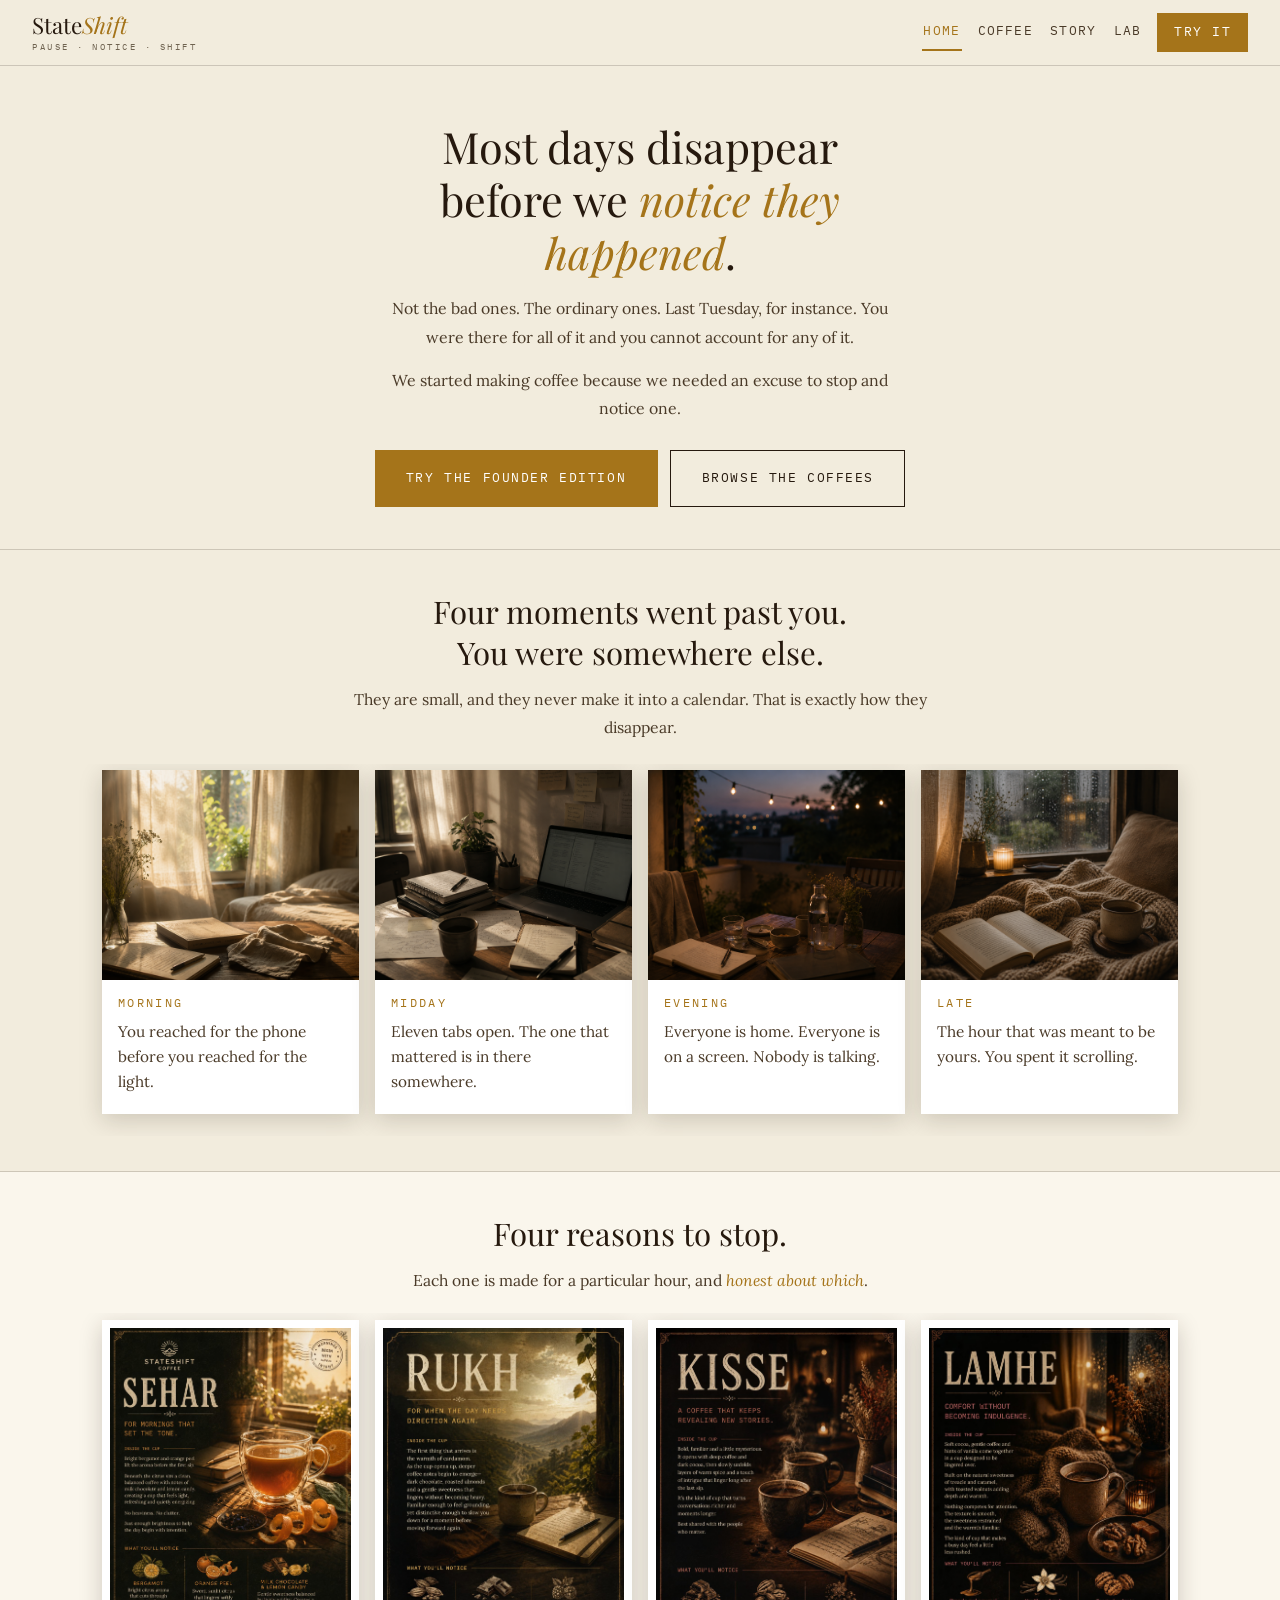
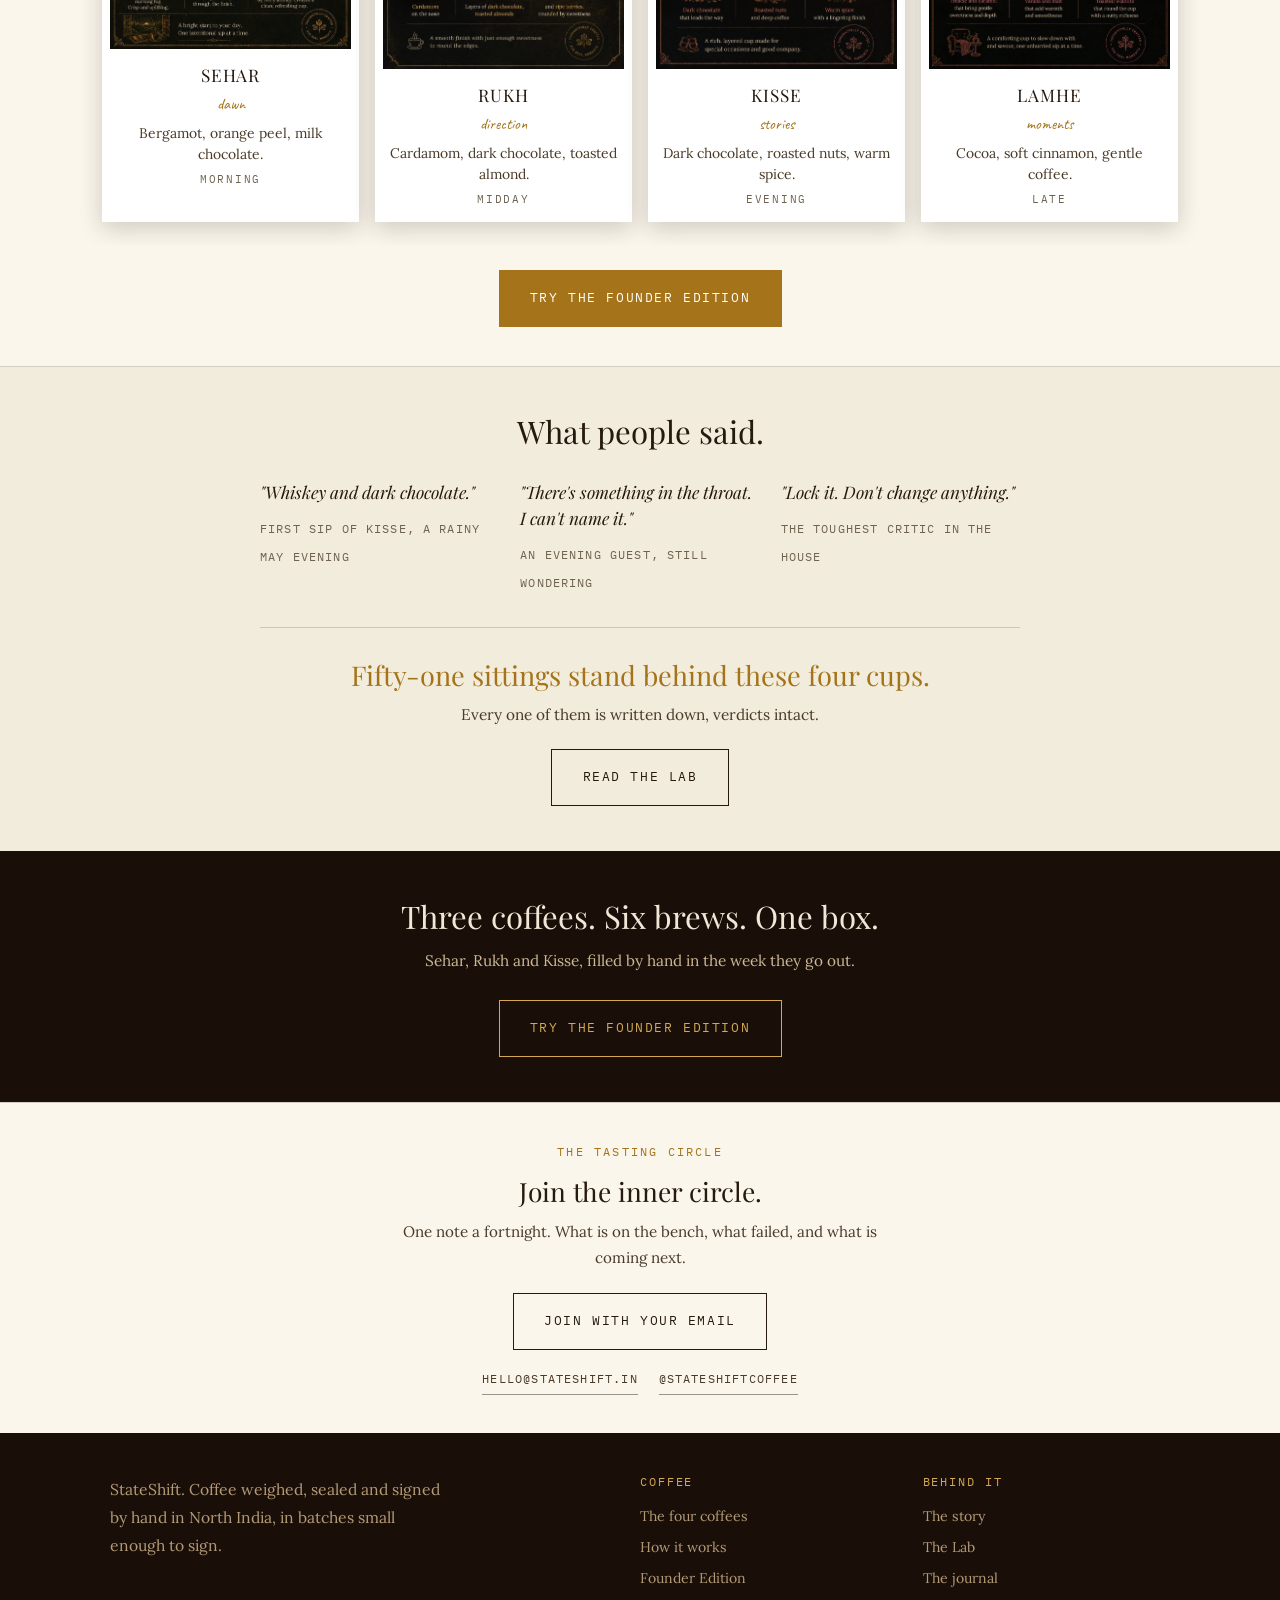
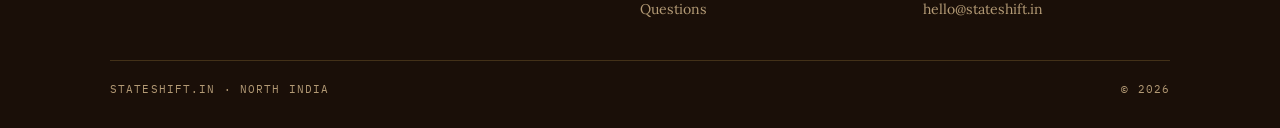
==== commit 8de0f9d4: "Add files via upload" ====
--- a/index.html
+++ b/index.html
@@ -4,7 +4,7 @@
 <meta charset="UTF-8">
 <meta name="viewport" content="width=device-width, initial-scale=1.0">
 <title>StateShift. Most days disappear before we notice they happened.</title>
-<meta name="description" content="We started making coffee because we needed an excuse to stop and notice one. Four coffees, three minutes each. The Founder Edition, Rs 300 delivered.">
+<meta name="description" content="We started making coffee because we needed an excuse to stop and notice one. Four coffees, three minutes each. The Founder Edition, Rs 299 delivered.">
 <link rel="preconnect" href="https://fonts.googleapis.com">
 <link href="https://fonts.googleapis.com/css2?family=Playfair+Display:ital,wght@0,400;0,600;1,400&family=Caveat:wght@400;600&family=IBM+Plex+Mono:wght@300;400&family=Lora:ital,wght@0,400;0,500;1,400&display=swap" rel="stylesheet">
 <style>
@@ -18,56 +18,50 @@
   --gold:#a5741a; --amber:#d4a853; --forest:#33472f;
   --line:rgba(38,25,14,.18); --line-strong:rgba(38,25,14,.45); --line-dark:rgba(212,168,83,.22);
 }
-html{font-size:16px;scroll-behavior:smooth;scroll-padding-top:120px}
-body{font-family:'Lora',Georgia,serif;background:var(--paper);color:var(--ink);line-height:1.85;min-height:100vh}
-h1,h2,h3,h4{font-family:'Playfair Display',serif;font-weight:400;line-height:1.15;color:var(--ink)}
+html{font-size:16px;scroll-behavior:smooth;scroll-padding-top:110px}
+body{font-family:'Lora',Georgia,serif;background:var(--paper);color:var(--ink);line-height:1.75;min-height:100vh}
+h1,h2,h3,h4{font-family:'Playfair Display',serif;font-weight:400;line-height:1.2;color:var(--ink)}
 h1,h2{text-wrap:balance}
 em{font-style:italic}
 a{color:inherit}
 img{max-width:100%;display:block}
 .center{text-align:center}
 
-/* ---------- HEADER · sticky, and it shrinks once you scroll ---------- */
+/* ---------- HEADER · sticky, shrinks on scroll ---------- */
 .site-header{
   position:sticky;top:0;z-index:200;
   background:rgba(242,236,221,.97);backdrop-filter:blur(8px);
-  border-bottom:1px solid var(--line);padding:.9rem 2rem;
+  border-bottom:1px solid var(--line);padding:.8rem 2rem;
   display:flex;align-items:center;justify-content:space-between;gap:1rem;flex-wrap:wrap;
   transition:padding .25s;
 }
-.site-logo{font-family:'Playfair Display',serif;font-size:1.7rem;color:var(--ink);text-decoration:none;line-height:1.1}
+.site-logo{font-family:'Playfair Display',serif;font-size:1.4rem;color:var(--ink);text-decoration:none;line-height:1.1}
 .site-logo span{color:var(--gold);font-style:italic}
-.site-logo small{
-  display:block;font-family:'IBM Plex Mono',monospace;font-size:.62rem;
-  letter-spacing:.3em;text-transform:uppercase;color:var(--muted);
-  margin-top:.3rem;transition:all .2s;
-}
+.site-logo small{display:block;font-family:'IBM Plex Mono',monospace;font-size:.56rem;
+  letter-spacing:.28em;text-transform:uppercase;color:var(--muted);margin-top:.3rem;transition:all .2s}
 .site-nav{display:flex;gap:.9rem;align-items:center;flex-wrap:wrap}
-.site-nav a{font-family:'IBM Plex Mono',monospace;font-size:.9rem;letter-spacing:.1em;
+.site-nav a{font-family:'IBM Plex Mono',monospace;font-size:.82rem;letter-spacing:.09em;
   text-transform:uppercase;color:var(--ink-soft);text-decoration:none;
-  padding:.4rem .1rem;border-bottom:2px solid transparent;transition:all .2s;white-space:nowrap}
+  padding:.35rem .1rem;border-bottom:2px solid transparent;transition:all .2s;white-space:nowrap}
 .site-nav a:hover{color:var(--gold)}
 .site-nav a.active{color:var(--gold);border-bottom-color:var(--gold)}
 .site-nav a.sell{background:var(--gold);color:#fff;border:1px solid var(--gold);
-  border-bottom:1px solid var(--gold);padding:.5rem 1.1rem;letter-spacing:.12em}
-.site-nav a.sell:hover{background:var(--espresso);border-color:var(--espresso);color:var(--amber)}
-.site-nav a.sell.active{background:var(--espresso);border-color:var(--espresso);color:var(--amber)}
-/* compact once scrolled: tagline folds away, bar halves in height */
-.site-header.scrolled{padding:.5rem 2rem}
-.site-header.scrolled .site-logo{font-size:1.35rem}
+  border-bottom:1px solid var(--gold);padding:.45rem 1rem;letter-spacing:.11em}
+.site-nav a.sell:hover,.site-nav a.sell.active{background:var(--espresso);border-color:var(--espresso);color:var(--amber)}
+.site-header.scrolled{padding:.45rem 2rem}
+.site-header.scrolled .site-logo{font-size:1.15rem}
 .site-header.scrolled .site-logo small{opacity:0;max-height:0;margin:0;overflow:hidden}
 
 /* ---------- TYPE ---------- */
-.eyebrow{font-family:'IBM Plex Mono',monospace;font-size:.86rem;letter-spacing:.18em;
-  text-transform:uppercase;color:var(--gold);display:block;margin-bottom:1rem}
-.lead{font-size:clamp(1.04rem,2.4vw,1.14rem);color:var(--ink-soft);line-height:1.85}
-.margin-note{font-family:'Caveat',cursive;font-size:1.3rem;color:var(--gold);display:inline-block}
-/* a quiet inline link, italic + gold. Used instead of shouty buttons. */
+.eyebrow{font-family:'IBM Plex Mono',monospace;font-size:.74rem;letter-spacing:.18em;
+  text-transform:uppercase;color:var(--gold);display:block;margin-bottom:.9rem}
+.lead{font-size:clamp(.96rem,2.2vw,1.04rem);color:var(--ink-soft);line-height:1.8}
+.margin-note{font-family:'Caveat',cursive;font-size:1.18rem;color:var(--gold);display:inline-block}
 .qlink{font-family:'Playfair Display',serif;font-style:italic;color:var(--gold);
   text-decoration:none;border-bottom:1px solid rgba(165,116,26,.4);transition:all .2s}
 .qlink:hover{color:var(--ink);border-color:var(--ink)}
 
-/* ---------- BUTTONS ---------- */
+/* ---------- BUTTONS · unchanged, they were working ---------- */
 .btn{display:inline-block;font-family:'IBM Plex Mono',monospace;font-size:.82rem;
   letter-spacing:.12em;text-transform:uppercase;text-decoration:none;padding:1rem 1.9rem;
   border:1px solid var(--ink);color:var(--ink);transition:all .25s;background:transparent}
@@ -82,26 +76,26 @@
 
 /* ---------- PRICE BAND ---------- */
 .price-wide{display:flex;align-items:baseline;justify-content:space-between;gap:1rem;
-  background:var(--espresso);color:var(--dark-text);padding:1.1rem 1.3rem;margin-top:1.6rem}
-.price-wide b{font-family:'Playfair Display',serif;font-weight:400;font-size:2rem;line-height:1}
-.price-wide span{font-family:'IBM Plex Mono',monospace;font-size:.76rem;letter-spacing:.14em;
+  background:var(--espresso);color:var(--dark-text);padding:1rem 1.3rem;margin-top:1.4rem}
+.price-wide b{font-family:'Playfair Display',serif;font-weight:400;font-size:1.7rem;line-height:1}
+.price-wide span{font-family:'IBM Plex Mono',monospace;font-size:.72rem;letter-spacing:.14em;
   text-transform:uppercase;color:var(--amber)}
 
-/* ---------- DISCLOSURE · quiet. Was shouting; now it whispers. ---------- */
-.disclose{border:1px solid var(--line);background:var(--cream);margin-bottom:.55rem}
+/* ---------- DISCLOSURE ---------- */
+.disclose{border:1px solid var(--line);background:var(--cream);margin-bottom:.5rem}
 .disclose > summary{cursor:pointer;list-style:none;position:relative;
-  padding:.9rem 2.6rem .9rem 1.1rem;
-  font-family:'Playfair Display',serif;font-size:1.05rem;line-height:1.45;
+  padding:.85rem 2.5rem .85rem 1rem;
+  font-family:'Playfair Display',serif;font-size:.98rem;line-height:1.45;
   color:var(--ink);transition:color .2s}
 .disclose > summary::-webkit-details-marker{display:none}
 .disclose > summary::marker{content:''}
 .disclose > summary:hover{color:var(--gold)}
-.disclose > summary::after{content:'+';position:absolute;right:1.1rem;top:50%;transform:translateY(-50%);
-  font-family:'IBM Plex Mono',monospace;font-size:1.1rem;color:var(--gold)}
+.disclose > summary::after{content:'+';position:absolute;right:1rem;top:50%;transform:translateY(-50%);
+  font-family:'IBM Plex Mono',monospace;font-size:1.05rem;color:var(--gold)}
 .disclose[open] > summary::after{content:'\2212'}
 .disclose[open] > summary{border-bottom:1px solid var(--line);color:var(--gold)}
-.disclose .body{padding:1rem 1.1rem 1.2rem;background:var(--paper)}
-.disclose .body p{color:var(--ink-soft);font-size:1rem;line-height:1.85;margin:0}
+.disclose .body{padding:.9rem 1rem 1.1rem;background:var(--paper)}
+.disclose .body p{color:var(--ink-soft);font-size:.94rem;line-height:1.8;margin:0}
 .disclose .body p + p{margin-top:.8rem}
 .disclose .body a{color:var(--gold)}
 .disclose .body .margin-note{color:var(--gold)}
@@ -125,121 +119,119 @@
 
 /* ---------- FIGURES ---------- */
 .print{background:#fff;padding:10px 10px 14px;box-shadow:0 3px 14px rgba(38,25,14,.22)}
-.print figcaption{font-family:'Caveat',cursive;font-size:1.2rem;color:#5a4a35;padding-top:.6rem;text-align:center}
+.print figcaption{font-family:'Caveat',cursive;font-size:1.12rem;color:#5a4a35;padding-top:.6rem;text-align:center}
 figure.frame{margin:0}
 figure.frame img{width:100%;display:block;box-shadow:0 10px 30px rgba(38,25,14,.18)}
-figure.frame figcaption{font-family:'IBM Plex Mono',monospace;font-size:.78rem;letter-spacing:.14em;
+figure.frame figcaption{font-family:'IBM Plex Mono',monospace;font-size:.72rem;letter-spacing:.14em;
   text-transform:uppercase;color:var(--muted);padding-top:.8rem}
 
 /* ---------- NOTEBOOK ---------- */
 .notebook{background:var(--cream);border:1px solid var(--line);border-left:3px solid var(--gold);
-  padding:1.4rem 1.5rem;margin:1.8rem 0}
-.notebook .nb-label{font-family:'IBM Plex Mono',monospace;font-size:.78rem;letter-spacing:.16em;
-  text-transform:uppercase;color:var(--muted);display:block;margin-bottom:.6rem}
-.notebook .nb-line{font-family:'Caveat',cursive;font-size:1.55rem;line-height:1.5;color:var(--ink-soft)}
-
-/* ---------- CONTACT CLOSE ---------- */
-.contact-close{border-top:1px solid var(--line);background:var(--cream);padding:3.2rem 1.3rem;text-align:center}
-.contact-close .eyebrow{font-size:.94rem}
-.contact-close h2{font-size:clamp(1.65rem,4.4vw,2.2rem);line-height:1.3;margin-bottom:.8rem}
-.contact-close .cc-line{font-style:italic;color:var(--ink-soft);max-width:500px;margin:0 auto 1.8rem;font-size:1.02rem}
-.cc-links{display:flex;gap:1.4rem;justify-content:center;flex-wrap:wrap;margin-top:1.3rem}
-.cc-links a{font-family:'IBM Plex Mono',monospace;font-size:.82rem;letter-spacing:.1em;
+  padding:1.2rem 1.3rem;margin:1.6rem 0}
+.notebook .nb-label{font-family:'IBM Plex Mono',monospace;font-size:.72rem;letter-spacing:.16em;
+  text-transform:uppercase;color:var(--muted);display:block;margin-bottom:.5rem}
+.notebook .nb-line{font-family:'Caveat',cursive;font-size:1.35rem;line-height:1.5;color:var(--ink-soft)}
+
+/* ---------- TASTING CIRCLE · two lines, no more ---------- */
+.contact-close{border-top:1px solid var(--line);background:var(--cream);padding:2.4rem 1.3rem;text-align:center}
+.contact-close .eyebrow{font-size:.76rem;margin-bottom:.7rem}
+.contact-close h2{font-size:clamp(1.3rem,3.4vw,1.65rem);line-height:1.35;margin-bottom:.6rem}
+.contact-close .cc-line{color:var(--ink-soft);max-width:480px;margin:0 auto 1.4rem;font-size:.95rem;line-height:1.7}
+.cc-links{display:flex;gap:1.3rem;justify-content:center;flex-wrap:wrap;margin-top:1.2rem}
+.cc-links a{font-family:'IBM Plex Mono',monospace;font-size:.74rem;letter-spacing:.1em;
   text-transform:uppercase;color:var(--ink-soft);text-decoration:none;
-  border-bottom:1px solid var(--line-strong);padding-bottom:.3rem;transition:all .2s}
+  border-bottom:1px solid var(--line-strong);padding-bottom:.25rem;transition:all .2s}
 .cc-links a:hover{color:var(--gold);border-color:var(--gold)}
 
 /* ---------- FOOTER ---------- */
-.site-footer{background:var(--espresso);color:var(--dark-muted);padding:3rem 2rem 2rem}
-.footer-grid{max-width:1060px;margin:0 auto;display:grid;grid-template-columns:2fr 1fr 1fr;gap:2.5rem}
-.site-footer h4{font-family:'IBM Plex Mono',monospace;font-size:.82rem;font-weight:400;
-  letter-spacing:.16em;text-transform:uppercase;color:var(--amber);margin-bottom:1rem}
+.site-footer{background:var(--espresso);color:var(--dark-muted);padding:2.6rem 2rem 1.8rem}
+.footer-grid{max-width:1060px;margin:0 auto;display:grid;grid-template-columns:2fr 1fr 1fr;gap:2.2rem}
+.site-footer h4{font-family:'IBM Plex Mono',monospace;font-size:.74rem;font-weight:400;
+  letter-spacing:.16em;text-transform:uppercase;color:var(--amber);margin-bottom:.9rem}
 .site-footer a{color:var(--dark-muted);text-decoration:none;transition:color .2s}
 .site-footer a:hover{color:var(--amber)}
 .footer-links{list-style:none}
-.footer-links li{margin-bottom:.5rem;font-size:.96rem}
-.footer-base{max-width:1060px;margin:2.2rem auto 0;padding-top:1.3rem;border-top:1px solid var(--line-dark);
+.footer-links li{margin-bottom:.4rem;font-size:.88rem}
+.footer-base{max-width:1060px;margin:2rem auto 0;padding-top:1.2rem;border-top:1px solid var(--line-dark);
   display:flex;justify-content:space-between;flex-wrap:wrap;gap:.6rem;
-  font-family:'IBM Plex Mono',monospace;font-size:.76rem;letter-spacing:.1em;text-transform:uppercase}
+  font-family:'IBM Plex Mono',monospace;font-size:.7rem;letter-spacing:.1em;text-transform:uppercase}
 
 /* ---------- RESPONSIVE ---------- */
 @media(max-width:860px){
-  .footer-grid{grid-template-columns:1fr 1fr;gap:1.6rem 1.2rem}
+  .footer-grid{grid-template-columns:1fr 1fr;gap:1.4rem 1.2rem}
   .footer-grid > *:first-child{grid-column:1 / -1}
-  .site-footer{padding:2.4rem 1.3rem 1.8rem}
+  .site-footer{padding:2.2rem 1.3rem 1.6rem}
 }
 @media(max-width:760px){
-  html{scroll-padding-top:100px}
-  .site-header{flex-direction:column;align-items:center;gap:.6rem;padding:.7rem 1rem}
-  .site-logo{text-align:center;font-size:1.45rem}
-  .site-logo small{font-size:.56rem;letter-spacing:.26em;margin-top:.22rem}
+  html{scroll-padding-top:95px}
+  .site-header{flex-direction:column;align-items:center;gap:.5rem;padding:.65rem 1rem}
+  .site-logo{text-align:center;font-size:1.22rem}
+  .site-logo small{font-size:.5rem;letter-spacing:.24em;margin-top:.18rem}
   .site-nav{width:100%;justify-content:space-between;gap:.2rem}
-  .site-nav a{font-size:.78rem;letter-spacing:.04em;padding:.35rem .1rem}
-  .site-nav a.sell{padding:.45rem .8rem;letter-spacing:.06em}
-  .site-header.scrolled{padding:.45rem 1rem;gap:.35rem}
-  .site-header.scrolled .site-logo{font-size:1.2rem}
-  .eyebrow{font-size:.82rem}
+  .site-nav a{font-size:.72rem;letter-spacing:.03em;padding:.3rem .1rem}
+  .site-nav a.sell{padding:.4rem .75rem;letter-spacing:.06em}
+  .site-header.scrolled{padding:.4rem 1rem;gap:.3rem}
+  .site-header.scrolled .site-logo{font-size:1rem}
+  .eyebrow{font-size:.7rem}
 }
 @media(max-width:400px){
-  .site-nav a{font-size:.7rem;padding:.35rem 0}
-  .site-nav a.sell{padding:.42rem .6rem}
+  .site-nav a{font-size:.66rem;padding:.3rem 0}
+  .site-nav a.sell{padding:.38rem .58rem}
 }
 
 /* ===== page-specific ===== */
 
-.hero{padding:2.8rem 1.3rem 2.4rem;text-align:center;max-width:640px;margin:0 auto}
-@media(min-width:761px){.hero{padding:4rem 2rem 3rem}}
-.hero h1{font-size:clamp(1.95rem,6.6vw,3.3rem);line-height:1.15;margin-bottom:1.2rem}
+.hero{padding:2.4rem 1.3rem 2.2rem;text-align:center;max-width:600px;margin:0 auto}
+@media(min-width:761px){.hero{padding:3.4rem 2rem 2.6rem}}
+.hero h1{font-size:clamp(1.65rem,5.6vw,2.7rem);line-height:1.22;margin-bottom:1rem}
 .hero h1 em{color:var(--gold)}
-.hero p{font-size:1.08rem;line-height:1.85;color:var(--ink-soft);margin-bottom:1rem}
-.hero p:last-of-type{margin-bottom:2rem}
+.hero p{font-size:.99rem;line-height:1.8;color:var(--ink-soft);margin-bottom:.9rem}
+.hero p:last-of-type{margin-bottom:1.7rem}
 .hero-ctas{display:flex;gap:.8rem;justify-content:center;flex-wrap:wrap}
 
-/* AUTOPILOT — light now. A dark photo on a dark card was fighting itself. */
-.autop{padding:3rem 0 2.6rem;border-top:1px solid var(--line);border-bottom:1px solid var(--line)}
-.autop-in{max-width:680px;margin:0 auto;padding:0 1.3rem 1.6rem;text-align:center}
-.autop h2{font-size:clamp(1.65rem,4.8vw,2.3rem);line-height:1.3;margin-bottom:.9rem}
-.autop .sub{color:var(--ink-soft);font-size:1.06rem;line-height:1.85}
+.autop{padding:2.6rem 0 2.2rem;border-top:1px solid var(--line);border-bottom:1px solid var(--line)}
+.autop-in{max-width:640px;margin:0 auto;padding:0 1.3rem 1.4rem;text-align:center}
+.autop h2{font-size:clamp(1.4rem,4.2vw,1.95rem);line-height:1.3;margin-bottom:.8rem}
+.autop .sub{color:var(--ink-soft);font-size:.98rem;line-height:1.8}
 .mcard{background:#fff;box-shadow:0 6px 22px rgba(38,25,14,.18);overflow:hidden}
-.mimg{height:220px;background-size:cover;background-position:center 45%}
-.mtext{padding:1.1rem 1.1rem 1.3rem}
-.mtext h3{font-family:'IBM Plex Mono',monospace;font-size:.8rem;letter-spacing:.2em;
-  text-transform:uppercase;color:var(--gold);margin-bottom:.55rem}
-.mtext p{font-size:1.02rem;line-height:1.7;color:var(--ink-soft)}
-
-/* FOUR COFFEES */
-.four{padding:3rem 0 2.8rem;background:var(--cream);border-bottom:1px solid var(--line)}
-.four-in{max-width:680px;margin:0 auto;padding:0 1.3rem 1.4rem;text-align:center}
-.four-in h2{font-size:clamp(1.7rem,4.8vw,2.3rem);margin-bottom:.9rem;line-height:1.25}
-.sorted{font-size:1.06rem;line-height:1.85;color:var(--ink-soft)}
+.mimg{height:210px;background-size:cover;background-position:center 45%}
+.mtext{padding:1rem 1rem 1.2rem}
+.mtext h3{font-family:'IBM Plex Mono',monospace;font-size:.74rem;letter-spacing:.2em;
+  text-transform:uppercase;color:var(--gold);margin-bottom:.5rem}
+.mtext p{font-size:.96rem;line-height:1.65;color:var(--ink-soft)}
+
+.four{padding:2.6rem 0 2.4rem;background:var(--cream);border-bottom:1px solid var(--line)}
+.four-in{max-width:640px;margin:0 auto;padding:0 1.3rem 1.2rem;text-align:center}
+.four-in h2{font-size:clamp(1.4rem,4.2vw,1.95rem);margin-bottom:.8rem;line-height:1.25}
+.sorted{font-size:.98rem;line-height:1.8;color:var(--ink-soft)}
 .sorted em{color:var(--gold);font-style:italic}
 .ccard{text-decoration:none;color:var(--ink);background:#fff;padding:8px 8px 10px;
   box-shadow:0 6px 22px rgba(38,25,14,.2);display:block;transition:all .25s}
 @media(min-width:861px){.ccard:hover{transform:translateY(-6px);box-shadow:0 16px 34px rgba(38,25,14,.28)}}
 .ccard img{width:100%;display:block}
-.clabel{padding:.8rem .3rem .2rem;text-align:center}
-.cname{font-family:'Playfair Display',serif;font-size:1.2rem;letter-spacing:.05em;display:block}
-.cword{font-family:'Caveat',cursive;font-size:1.1rem;color:var(--gold);display:block;margin-bottom:.35rem}
-.ctaste{font-size:.94rem;color:var(--ink-soft);line-height:1.5;display:block;margin-bottom:.4rem}
-.cwhen{font-family:'IBM Plex Mono',monospace;font-size:.74rem;letter-spacing:.16em;text-transform:uppercase;color:var(--muted);display:block}
-.four-cta{text-align:center;margin-top:1.8rem;padding:0 1.3rem}
-
-.proof{padding:3.2rem 1.3rem}
-.proof-in{max-width:780px;margin:0 auto}
-.proof h2{text-align:center;font-size:clamp(1.7rem,4.8vw,2.3rem);margin-bottom:2rem;line-height:1.25}
-.said{display:grid;grid-template-columns:1fr;gap:1.6rem;margin-bottom:2.2rem}
-@media(min-width:701px){.said{grid-template-columns:repeat(3,1fr);gap:1.4rem}}
-.said blockquote{font-family:'Playfair Display',serif;font-style:italic;font-size:1.2rem;
-  line-height:1.5;color:var(--ink);margin:0 0 .55rem}
-.said cite{font-family:'IBM Plex Mono',monospace;font-size:.78rem;letter-spacing:.1em;
+.clabel{padding:.7rem .3rem .2rem;text-align:center}
+.cname{font-family:'Playfair Display',serif;font-size:1.08rem;letter-spacing:.05em;display:block}
+.cword{font-family:'Caveat',cursive;font-size:1rem;color:var(--gold);display:block;margin-bottom:.3rem}
+.ctaste{font-size:.87rem;color:var(--ink-soft);line-height:1.5;display:block;margin-bottom:.35rem}
+.cwhen{font-family:'IBM Plex Mono',monospace;font-size:.68rem;letter-spacing:.16em;text-transform:uppercase;color:var(--muted);display:block}
+.four-cta{text-align:center;margin-top:1.6rem;padding:0 1.3rem}
+
+.proof{padding:2.8rem 1.3rem}
+.proof-in{max-width:760px;margin:0 auto}
+.proof h2{text-align:center;font-size:clamp(1.4rem,4.2vw,1.95rem);margin-bottom:1.8rem;line-height:1.25}
+.said{display:grid;grid-template-columns:1fr;gap:1.4rem;margin-bottom:2rem}
+@media(min-width:701px){.said{grid-template-columns:repeat(3,1fr);gap:1.3rem}}
+.said blockquote{font-family:'Playfair Display',serif;font-style:italic;font-size:1.08rem;
+  line-height:1.5;color:var(--ink);margin:0 0 .5rem}
+.said cite{font-family:'IBM Plex Mono',monospace;font-size:.72rem;letter-spacing:.1em;
   text-transform:uppercase;color:var(--muted);font-style:normal}
-.tally{text-align:center;border-top:1px solid var(--line);padding-top:2rem}
-.tally .n{font-family:'Playfair Display',serif;font-size:clamp(1.5rem,4.4vw,2.1rem);color:var(--gold);line-height:1.3;margin-bottom:.6rem}
-.tally p{font-size:1.04rem;color:var(--ink-soft);margin-bottom:1.4rem}
-
-.close{background:var(--espresso);color:var(--dark-text);text-align:center;padding:3.4rem 1.3rem}
-.close h2{color:var(--dark-text);font-size:clamp(1.7rem,4.6vw,2.4rem);margin-bottom:.8rem;line-height:1.25}
-.close p{color:#cdb894;margin-bottom:1.8rem;line-height:1.8;max-width:460px;margin-left:auto;margin-right:auto}
+.tally{text-align:center;border-top:1px solid var(--line);padding-top:1.8rem}
+.tally .n{font-family:'Playfair Display',serif;font-size:clamp(1.22rem,3.6vw,1.7rem);color:var(--gold);line-height:1.35;margin-bottom:.5rem}
+.tally p{font-size:.96rem;color:var(--ink-soft);margin-bottom:1.3rem}
+
+.close{background:var(--espresso);color:var(--dark-text);text-align:center;padding:2.8rem 1.3rem}
+.close h2{color:var(--dark-text);font-size:clamp(1.4rem,4vw,1.95rem);margin-bottom:.7rem;line-height:1.3}
+.close p{color:#cdb894;margin-bottom:1.6rem;line-height:1.75;max-width:440px;margin-left:auto;margin-right:auto;font-size:.96rem}
 
 </style>
 </head>
@@ -295,7 +287,7 @@
 <section class="four">
   <div class="four-in">
     <h2>Four reasons to stop.</h2>
-    <p class="sorted">Every other coffee is sorted by how it was roasted. Light, medium, dark. Ours are sorted by <em>when you need them</em>.</p>
+    <p class="sorted">Each one is made for a particular hour, and <em>honest about which</em>.</p>
   </div>
   <div class="rail" data-rail="cof">
     <a class="ccard" href="collection.html#sehar">
@@ -340,16 +332,16 @@
 </section>
 
 <section class="close">
-  <h2>Three coffees. Six brews.<br>One box.</h2>
+  <h2>Three coffees. Six brews. One box.</h2>
   <p>Sehar, Rukh and Kisse, filled by hand in the week they go out.</p>
   <a class="btn on-dark" href="sampler.html">Try the Founder Edition</a>
 </section>
 
 <section class="contact-close">
   <span class="eyebrow">The Tasting Circle</span>
-  <h2>Every failure, before it becomes a coffee.</h2>
-  <p class="cc-line">One note a fortnight. What is on the bench, what went wrong, and what changed because of it. Leave whenever you like.</p>
-  <a class="btn dark" href="mailto:hello@stateshift.in?subject=Tasting%20Circle&body=Add%20me%20to%20the%20list.">Join with your email</a>
+  <h2>Join the inner circle.</h2>
+  <p class="cc-line">One note a fortnight. What is on the bench, what failed, and what is coming next.</p>
+  <a class="btn" href="mailto:hello@stateshift.in?subject=Tasting%20Circle&body=Add%20me%20to%20the%20list.">Join with your email</a>
   <div class="cc-links">
     <a href="mailto:hello@stateshift.in">hello@stateshift.in</a>
     <a href="https://instagram.com/stateshiftcoffee" target="_blank" rel="noopener">@stateshiftcoffee</a>
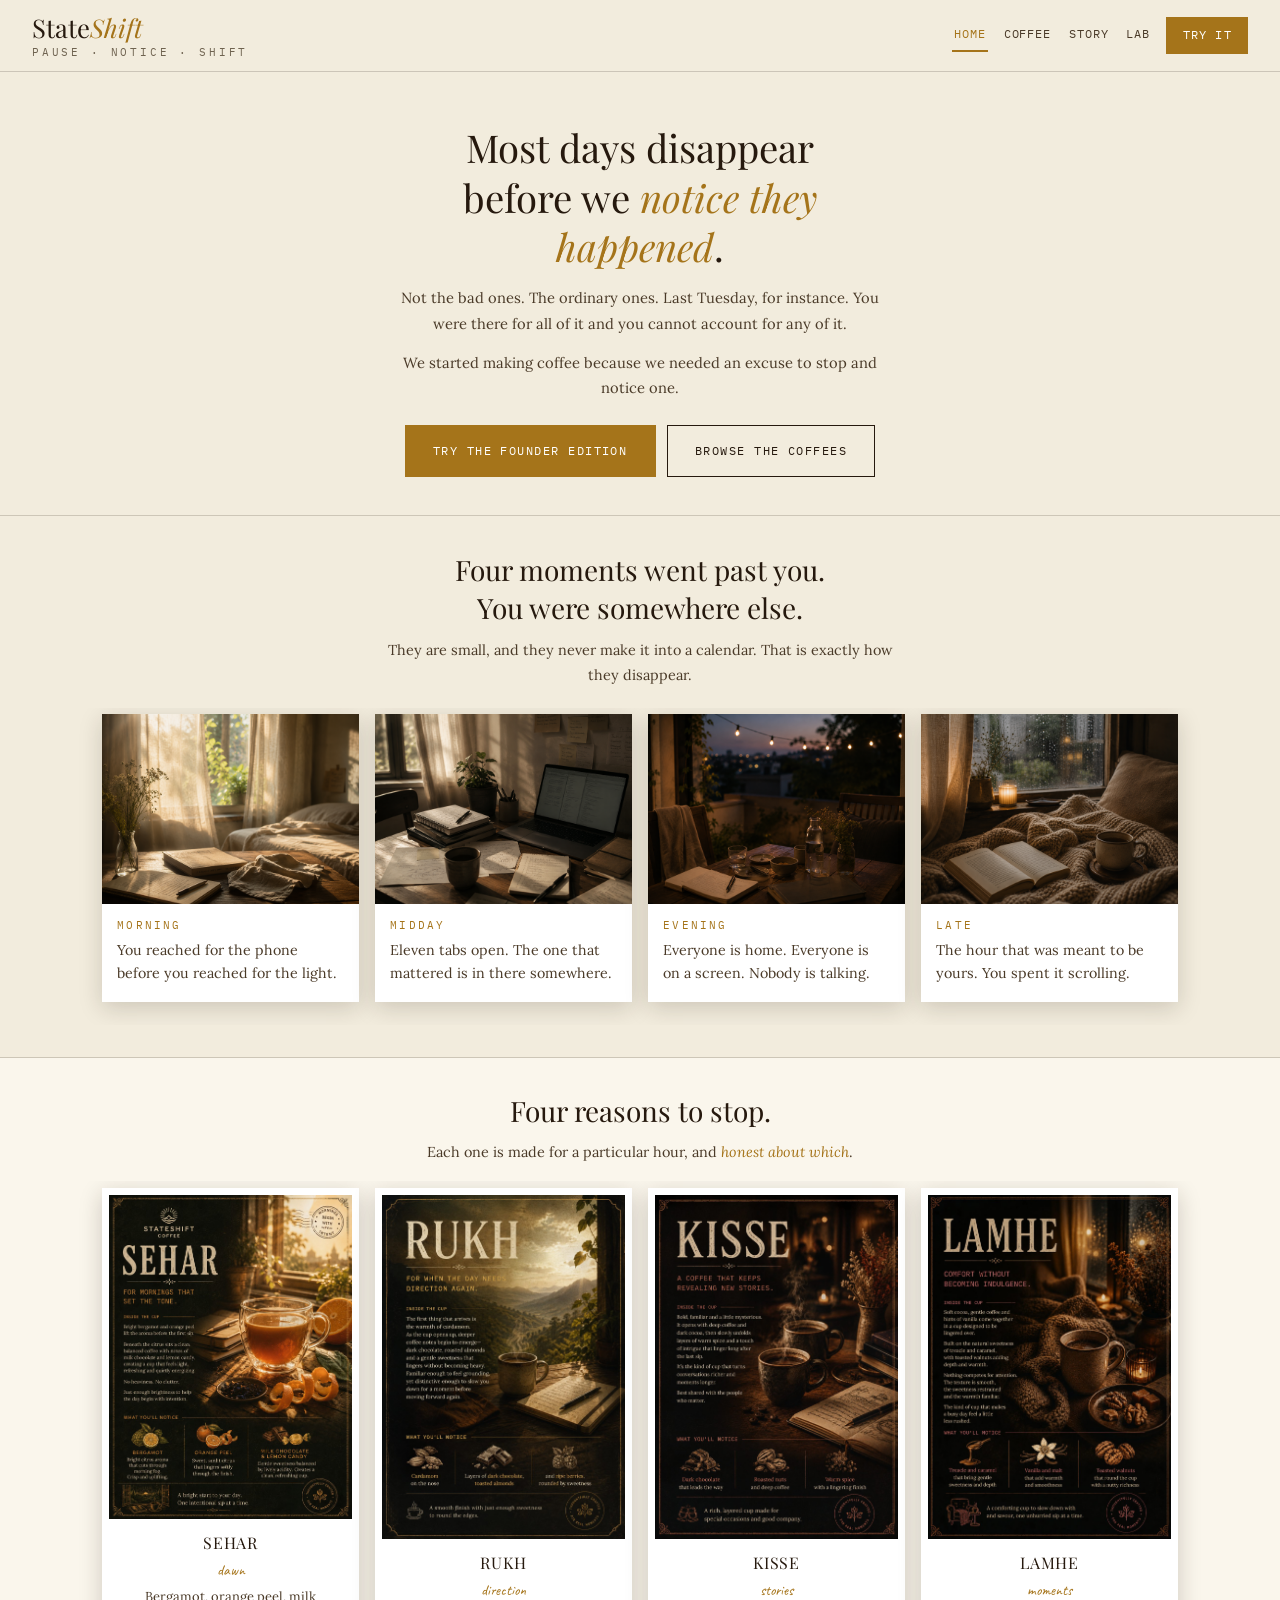
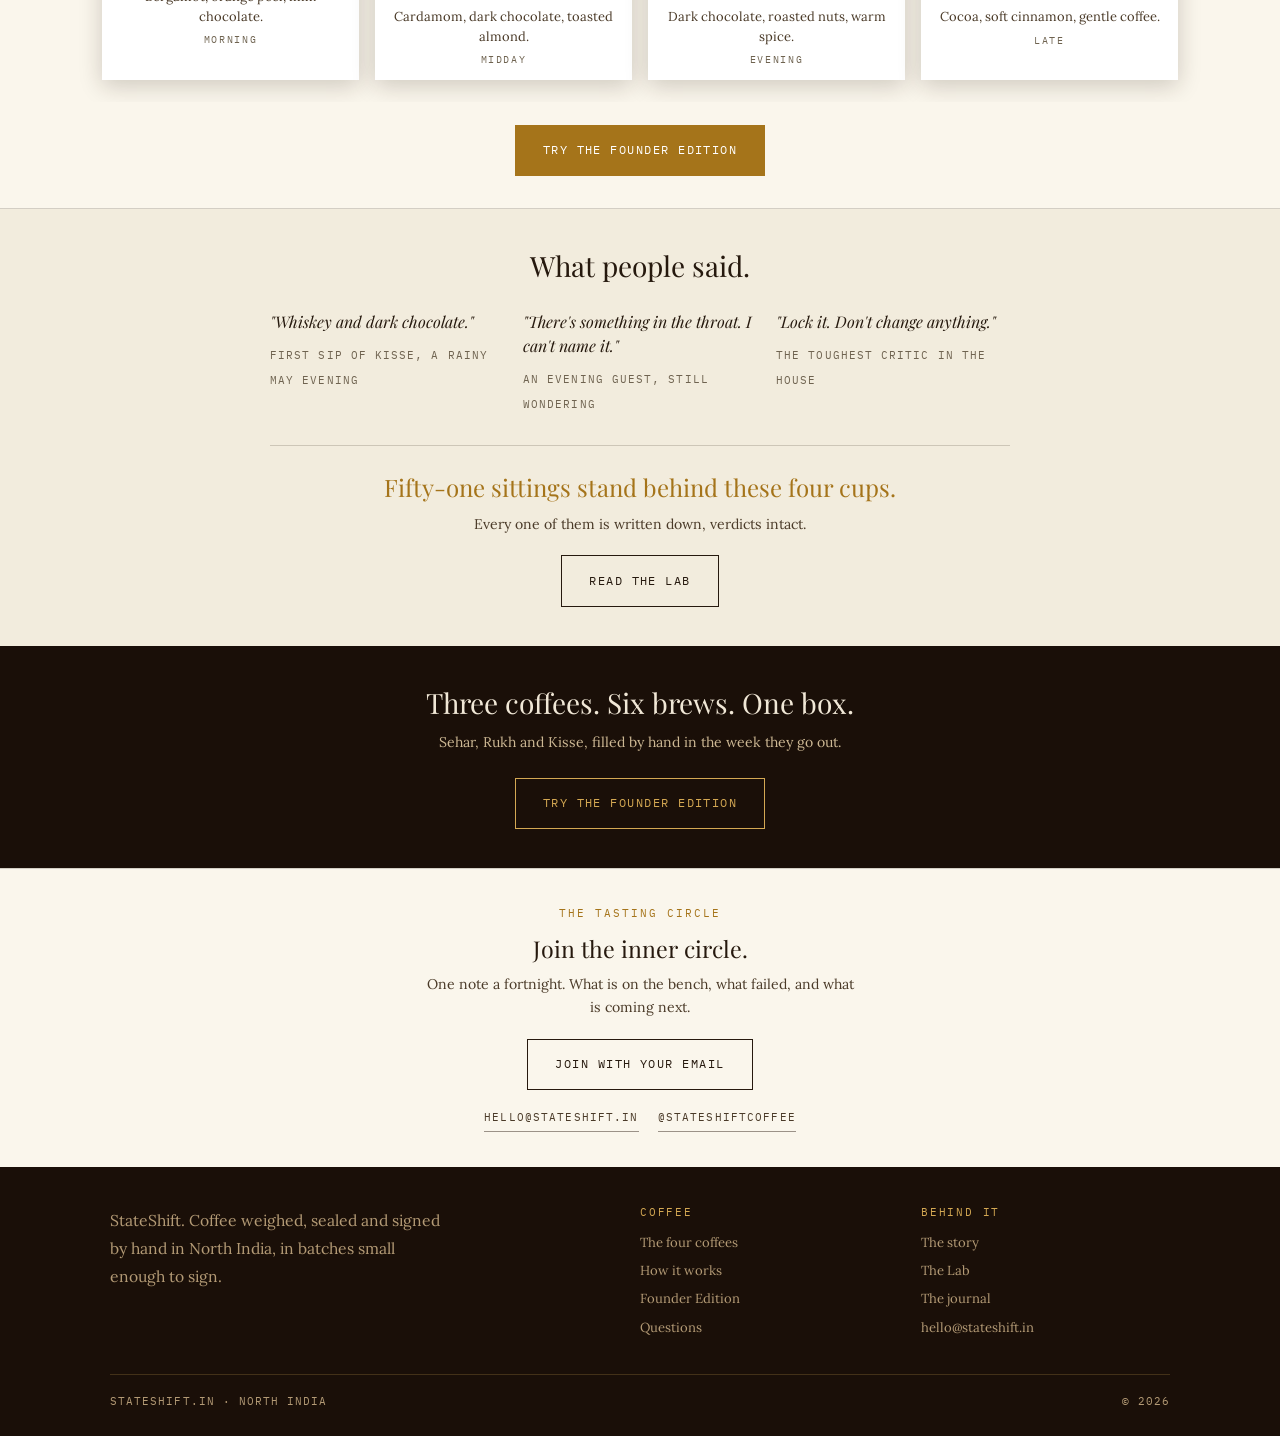
==== commit 81ba5edc: "Add files via upload" ====
--- a/index.html
+++ b/index.html
@@ -19,15 +19,17 @@
   --line:rgba(38,25,14,.18); --line-strong:rgba(38,25,14,.45); --line-dark:rgba(212,168,83,.22);
 }
 html{font-size:16px;scroll-behavior:smooth;scroll-padding-top:110px}
-body{font-family:'Lora',Georgia,serif;background:var(--paper);color:var(--ink);line-height:1.75;min-height:100vh}
-h1,h2,h3,h4{font-family:'Playfair Display',serif;font-weight:400;line-height:1.2;color:var(--ink)}
+body{font-family:'Lora',Georgia,serif;background:var(--paper);color:var(--ink);
+  font-size:.93rem;line-height:1.72;min-height:100vh}
+p{text-wrap:pretty}            /* no more one-word last lines */
+h1,h2,h3,h4{font-family:'Playfair Display',serif;font-weight:400;line-height:1.22;color:var(--ink)}
 h1,h2{text-wrap:balance}
 em{font-style:italic}
 a{color:inherit}
 img{max-width:100%;display:block}
 .center{text-align:center}
 
-/* ---------- HEADER · sticky, shrinks on scroll ---------- */
+/* ---------- HEADER · the brand mark is the one thing that grew ---------- */
 .site-header{
   position:sticky;top:0;z-index:200;
   background:rgba(242,236,221,.97);backdrop-filter:blur(8px);
@@ -35,68 +37,61 @@
   display:flex;align-items:center;justify-content:space-between;gap:1rem;flex-wrap:wrap;
   transition:padding .25s;
 }
-.site-logo{font-family:'Playfair Display',serif;font-size:1.4rem;color:var(--ink);text-decoration:none;line-height:1.1}
+.site-logo{font-family:'Playfair Display',serif;font-size:1.6rem;color:var(--ink);text-decoration:none;line-height:1.1}
 .site-logo span{color:var(--gold);font-style:italic}
-.site-logo small{display:block;font-family:'IBM Plex Mono',monospace;font-size:.56rem;
-  letter-spacing:.28em;text-transform:uppercase;color:var(--muted);margin-top:.3rem;transition:all .2s}
+.site-logo small{display:block;font-family:'IBM Plex Mono',monospace;font-size:.68rem;
+  letter-spacing:.26em;text-transform:uppercase;color:var(--muted);margin-top:.35rem;transition:all .2s}
 .site-nav{display:flex;gap:.9rem;align-items:center;flex-wrap:wrap}
-.site-nav a{font-family:'IBM Plex Mono',monospace;font-size:.82rem;letter-spacing:.09em;
+.site-nav a{font-family:'IBM Plex Mono',monospace;font-size:.76rem;letter-spacing:.08em;
   text-transform:uppercase;color:var(--ink-soft);text-decoration:none;
-  padding:.35rem .1rem;border-bottom:2px solid transparent;transition:all .2s;white-space:nowrap}
+  padding:.3rem .1rem;border-bottom:2px solid transparent;transition:all .2s;white-space:nowrap}
 .site-nav a:hover{color:var(--gold)}
 .site-nav a.active{color:var(--gold);border-bottom-color:var(--gold)}
 .site-nav a.sell{background:var(--gold);color:#fff;border:1px solid var(--gold);
-  border-bottom:1px solid var(--gold);padding:.45rem 1rem;letter-spacing:.11em}
+  border-bottom:1px solid var(--gold);padding:.42rem .95rem;letter-spacing:.1em}
 .site-nav a.sell:hover,.site-nav a.sell.active{background:var(--espresso);border-color:var(--espresso);color:var(--amber)}
 .site-header.scrolled{padding:.45rem 2rem}
-.site-header.scrolled .site-logo{font-size:1.15rem}
+.site-header.scrolled .site-logo{font-size:1.3rem}
 .site-header.scrolled .site-logo small{opacity:0;max-height:0;margin:0;overflow:hidden}
 
 /* ---------- TYPE ---------- */
-.eyebrow{font-family:'IBM Plex Mono',monospace;font-size:.74rem;letter-spacing:.18em;
-  text-transform:uppercase;color:var(--gold);display:block;margin-bottom:.9rem}
-.lead{font-size:clamp(.96rem,2.2vw,1.04rem);color:var(--ink-soft);line-height:1.8}
-.margin-note{font-family:'Caveat',cursive;font-size:1.18rem;color:var(--gold);display:inline-block}
+.eyebrow{font-family:'IBM Plex Mono',monospace;font-size:.7rem;letter-spacing:.18em;
+  text-transform:uppercase;color:var(--gold);display:block;margin-bottom:.85rem}
+.lead{font-size:clamp(.92rem,2vw,.99rem);color:var(--ink-soft);line-height:1.75}
+.margin-note{font-family:'Caveat',cursive;font-size:1.12rem;color:var(--gold);display:inline-block}
 .qlink{font-family:'Playfair Display',serif;font-style:italic;color:var(--gold);
   text-decoration:none;border-bottom:1px solid rgba(165,116,26,.4);transition:all .2s}
 .qlink:hover{color:var(--ink);border-color:var(--ink)}
 
-/* ---------- BUTTONS · unchanged, they were working ---------- */
-.btn{display:inline-block;font-family:'IBM Plex Mono',monospace;font-size:.82rem;
-  letter-spacing:.12em;text-transform:uppercase;text-decoration:none;padding:1rem 1.9rem;
+/* ---------- BUTTONS ---------- */
+.btn{display:inline-block;font-family:'IBM Plex Mono',monospace;font-size:.76rem;
+  letter-spacing:.12em;text-transform:uppercase;text-decoration:none;padding:.9rem 1.7rem;
   border:1px solid var(--ink);color:var(--ink);transition:all .25s;background:transparent}
 .btn:hover{background:var(--ink);color:var(--amber)}
 .btn.gold{background:var(--gold);border-color:var(--gold);color:#fff}
 .btn.gold:hover{background:var(--espresso);border-color:var(--espresso);color:var(--amber)}
 .btn.on-dark{border-color:var(--amber);color:var(--amber)}
 .btn.on-dark:hover{background:var(--amber);color:var(--espresso)}
-.doors{display:grid;grid-template-columns:1fr 1fr;gap:.8rem;margin-top:1.6rem}
+.doors{display:grid;grid-template-columns:1fr 1fr;gap:.8rem;margin-top:1.5rem}
 @media(max-width:480px){.doors{grid-template-columns:1fr}}
-.doors .btn{text-align:center;padding:1.15rem 1rem}
-
-/* ---------- PRICE BAND ---------- */
-.price-wide{display:flex;align-items:baseline;justify-content:space-between;gap:1rem;
-  background:var(--espresso);color:var(--dark-text);padding:1rem 1.3rem;margin-top:1.4rem}
-.price-wide b{font-family:'Playfair Display',serif;font-weight:400;font-size:1.7rem;line-height:1}
-.price-wide span{font-family:'IBM Plex Mono',monospace;font-size:.72rem;letter-spacing:.14em;
-  text-transform:uppercase;color:var(--amber)}
+.doors .btn{text-align:center;padding:1.05rem 1rem}
 
 /* ---------- DISCLOSURE ---------- */
 .disclose{border:1px solid var(--line);background:var(--cream);margin-bottom:.5rem}
 .disclose > summary{cursor:pointer;list-style:none;position:relative;
-  padding:.85rem 2.5rem .85rem 1rem;
-  font-family:'Playfair Display',serif;font-size:.98rem;line-height:1.45;
+  padding:.8rem 2.4rem .8rem 1rem;
+  font-family:'Playfair Display',serif;font-size:.94rem;line-height:1.45;
   color:var(--ink);transition:color .2s}
 .disclose > summary::-webkit-details-marker{display:none}
 .disclose > summary::marker{content:''}
 .disclose > summary:hover{color:var(--gold)}
 .disclose > summary::after{content:'+';position:absolute;right:1rem;top:50%;transform:translateY(-50%);
-  font-family:'IBM Plex Mono',monospace;font-size:1.05rem;color:var(--gold)}
+  font-family:'IBM Plex Mono',monospace;font-size:1rem;color:var(--gold)}
 .disclose[open] > summary::after{content:'\2212'}
 .disclose[open] > summary{border-bottom:1px solid var(--line);color:var(--gold)}
-.disclose .body{padding:.9rem 1rem 1.1rem;background:var(--paper)}
-.disclose .body p{color:var(--ink-soft);font-size:.94rem;line-height:1.8;margin:0}
-.disclose .body p + p{margin-top:.8rem}
+.disclose .body{padding:.85rem 1rem 1rem;background:var(--paper)}
+.disclose .body p{color:var(--ink-soft);font-size:.88rem;line-height:1.75;margin:0}
+.disclose .body p + p{margin-top:.7rem}
 .disclose .body a{color:var(--gold)}
 .disclose .body .margin-note{color:var(--gold)}
 
@@ -104,134 +99,134 @@
 .rail{display:flex;flex-direction:row;flex-wrap:nowrap;gap:1rem;
   overflow-x:auto;overflow-y:hidden;scroll-snap-type:x mandatory;
   -webkit-overflow-scrolling:touch;scrollbar-width:none;
-  padding:.4rem 1.3rem 1.2rem;scroll-padding-left:1.3rem;max-width:1140px;margin:0 auto}
+  padding:.4rem 1.3rem 1.1rem;scroll-padding-left:1.3rem;max-width:1140px;margin:0 auto}
 .rail::-webkit-scrollbar{display:none}
 .rail > *{flex:0 0 76%;max-width:320px;scroll-snap-align:start}
 @media(min-width:861px){
   .rail{padding:.4rem 2rem 1.4rem;scroll-padding-left:2rem}
   .rail > *{flex:0 0 calc(25% - .75rem);max-width:none}
 }
-.rail-dots{display:flex;justify-content:center;gap:.5rem;margin-top:.4rem}
-.rail-dots button{width:8px;height:8px;padding:0;border-radius:50%;border:none;cursor:pointer;
+.rail-dots{display:flex;justify-content:center;gap:.5rem;margin-top:.35rem}
+.rail-dots button{width:7px;height:7px;padding:0;border-radius:50%;border:none;cursor:pointer;
   background:var(--line);transition:all .25s}
 .rail-dots button[aria-current="true"]{background:var(--gold);transform:scale(1.4)}
 @media(min-width:861px){.rail-dots{display:none}}
 
 /* ---------- FIGURES ---------- */
-.print{background:#fff;padding:10px 10px 14px;box-shadow:0 3px 14px rgba(38,25,14,.22)}
-.print figcaption{font-family:'Caveat',cursive;font-size:1.12rem;color:#5a4a35;padding-top:.6rem;text-align:center}
+.print{background:#fff;padding:9px 9px 12px;box-shadow:0 3px 14px rgba(38,25,14,.22)}
+.print figcaption{font-family:'Caveat',cursive;font-size:1.05rem;color:#5a4a35;padding-top:.5rem;text-align:center}
 figure.frame{margin:0}
 figure.frame img{width:100%;display:block;box-shadow:0 10px 30px rgba(38,25,14,.18)}
-figure.frame figcaption{font-family:'IBM Plex Mono',monospace;font-size:.72rem;letter-spacing:.14em;
-  text-transform:uppercase;color:var(--muted);padding-top:.8rem}
+figure.frame figcaption{font-family:'IBM Plex Mono',monospace;font-size:.68rem;letter-spacing:.14em;
+  text-transform:uppercase;color:var(--muted);padding-top:.7rem}
 
 /* ---------- NOTEBOOK ---------- */
 .notebook{background:var(--cream);border:1px solid var(--line);border-left:3px solid var(--gold);
-  padding:1.2rem 1.3rem;margin:1.6rem 0}
-.notebook .nb-label{font-family:'IBM Plex Mono',monospace;font-size:.72rem;letter-spacing:.16em;
-  text-transform:uppercase;color:var(--muted);display:block;margin-bottom:.5rem}
-.notebook .nb-line{font-family:'Caveat',cursive;font-size:1.35rem;line-height:1.5;color:var(--ink-soft)}
-
-/* ---------- TASTING CIRCLE · two lines, no more ---------- */
-.contact-close{border-top:1px solid var(--line);background:var(--cream);padding:2.4rem 1.3rem;text-align:center}
-.contact-close .eyebrow{font-size:.76rem;margin-bottom:.7rem}
-.contact-close h2{font-size:clamp(1.3rem,3.4vw,1.65rem);line-height:1.35;margin-bottom:.6rem}
-.contact-close .cc-line{color:var(--ink-soft);max-width:480px;margin:0 auto 1.4rem;font-size:.95rem;line-height:1.7}
-.cc-links{display:flex;gap:1.3rem;justify-content:center;flex-wrap:wrap;margin-top:1.2rem}
-.cc-links a{font-family:'IBM Plex Mono',monospace;font-size:.74rem;letter-spacing:.1em;
+  padding:1.1rem 1.2rem;margin:1.5rem 0}
+.notebook .nb-label{font-family:'IBM Plex Mono',monospace;font-size:.68rem;letter-spacing:.16em;
+  text-transform:uppercase;color:var(--muted);display:block;margin-bottom:.45rem}
+.notebook .nb-line{font-family:'Caveat',cursive;font-size:1.28rem;line-height:1.5;color:var(--ink-soft)}
+
+/* ---------- TASTING CIRCLE ---------- */
+.contact-close{border-top:1px solid var(--line);background:var(--cream);padding:2.2rem 1.3rem;text-align:center}
+.contact-close .eyebrow{font-size:.7rem;margin-bottom:.6rem}
+.contact-close h2{font-size:clamp(1.18rem,3vw,1.45rem);line-height:1.35;margin-bottom:.55rem}
+.contact-close .cc-line{color:var(--ink-soft);max-width:440px;margin:0 auto 1.2rem;font-size:.88rem;line-height:1.65}
+.cc-links{display:flex;gap:1.2rem;justify-content:center;flex-wrap:wrap;margin-top:1.1rem}
+.cc-links a{font-family:'IBM Plex Mono',monospace;font-size:.7rem;letter-spacing:.1em;
   text-transform:uppercase;color:var(--ink-soft);text-decoration:none;
   border-bottom:1px solid var(--line-strong);padding-bottom:.25rem;transition:all .2s}
 .cc-links a:hover{color:var(--gold);border-color:var(--gold)}
 
 /* ---------- FOOTER ---------- */
-.site-footer{background:var(--espresso);color:var(--dark-muted);padding:2.6rem 2rem 1.8rem}
-.footer-grid{max-width:1060px;margin:0 auto;display:grid;grid-template-columns:2fr 1fr 1fr;gap:2.2rem}
-.site-footer h4{font-family:'IBM Plex Mono',monospace;font-size:.74rem;font-weight:400;
-  letter-spacing:.16em;text-transform:uppercase;color:var(--amber);margin-bottom:.9rem}
+.site-footer{background:var(--espresso);color:var(--dark-muted);padding:2.4rem 2rem 1.6rem}
+.footer-grid{max-width:1060px;margin:0 auto;display:grid;grid-template-columns:2fr 1fr 1fr;gap:2rem}
+.site-footer h4{font-family:'IBM Plex Mono',monospace;font-size:.7rem;font-weight:400;
+  letter-spacing:.16em;text-transform:uppercase;color:var(--amber);margin-bottom:.8rem}
 .site-footer a{color:var(--dark-muted);text-decoration:none;transition:color .2s}
 .site-footer a:hover{color:var(--amber)}
 .footer-links{list-style:none}
-.footer-links li{margin-bottom:.4rem;font-size:.88rem}
-.footer-base{max-width:1060px;margin:2rem auto 0;padding-top:1.2rem;border-top:1px solid var(--line-dark);
+.footer-links li{margin-bottom:.35rem;font-size:.82rem}
+.footer-base{max-width:1060px;margin:1.8rem auto 0;padding-top:1.1rem;border-top:1px solid var(--line-dark);
   display:flex;justify-content:space-between;flex-wrap:wrap;gap:.6rem;
-  font-family:'IBM Plex Mono',monospace;font-size:.7rem;letter-spacing:.1em;text-transform:uppercase}
+  font-family:'IBM Plex Mono',monospace;font-size:.66rem;letter-spacing:.1em;text-transform:uppercase}
 
 /* ---------- RESPONSIVE ---------- */
 @media(max-width:860px){
-  .footer-grid{grid-template-columns:1fr 1fr;gap:1.4rem 1.2rem}
+  .footer-grid{grid-template-columns:1fr 1fr;gap:1.3rem 1.2rem}
   .footer-grid > *:first-child{grid-column:1 / -1}
-  .site-footer{padding:2.2rem 1.3rem 1.6rem}
+  .site-footer{padding:2rem 1.3rem 1.5rem}
 }
 @media(max-width:760px){
   html{scroll-padding-top:95px}
   .site-header{flex-direction:column;align-items:center;gap:.5rem;padding:.65rem 1rem}
-  .site-logo{text-align:center;font-size:1.22rem}
-  .site-logo small{font-size:.5rem;letter-spacing:.24em;margin-top:.18rem}
+  .site-logo{text-align:center;font-size:1.42rem}
+  .site-logo small{font-size:.6rem;letter-spacing:.22em;margin-top:.24rem}
   .site-nav{width:100%;justify-content:space-between;gap:.2rem}
-  .site-nav a{font-size:.72rem;letter-spacing:.03em;padding:.3rem .1rem}
-  .site-nav a.sell{padding:.4rem .75rem;letter-spacing:.06em}
+  .site-nav a{font-size:.68rem;letter-spacing:.02em;padding:.3rem .1rem}
+  .site-nav a.sell{padding:.38rem .72rem;letter-spacing:.05em}
   .site-header.scrolled{padding:.4rem 1rem;gap:.3rem}
-  .site-header.scrolled .site-logo{font-size:1rem}
-  .eyebrow{font-size:.7rem}
+  .site-header.scrolled .site-logo{font-size:1.15rem}
+  .eyebrow{font-size:.66rem}
 }
 @media(max-width:400px){
-  .site-nav a{font-size:.66rem;padding:.3rem 0}
-  .site-nav a.sell{padding:.38rem .58rem}
+  .site-nav a{font-size:.63rem;padding:.3rem 0}
+  .site-nav a.sell{padding:.36rem .55rem}
 }
 
 /* ===== page-specific ===== */
 
-.hero{padding:2.4rem 1.3rem 2.2rem;text-align:center;max-width:600px;margin:0 auto}
-@media(min-width:761px){.hero{padding:3.4rem 2rem 2.6rem}}
-.hero h1{font-size:clamp(1.65rem,5.6vw,2.7rem);line-height:1.22;margin-bottom:1rem}
+.hero{padding:2.2rem 1.3rem 2rem;text-align:center;max-width:560px;margin:0 auto}
+@media(min-width:761px){.hero{padding:3.2rem 2rem 2.4rem}}
+.hero h1{font-size:clamp(1.45rem,5vw,2.4rem);line-height:1.28;margin-bottom:.9rem}
 .hero h1 em{color:var(--gold)}
-.hero p{font-size:.99rem;line-height:1.8;color:var(--ink-soft);margin-bottom:.9rem}
-.hero p:last-of-type{margin-bottom:1.7rem}
-.hero-ctas{display:flex;gap:.8rem;justify-content:center;flex-wrap:wrap}
-
-.autop{padding:2.6rem 0 2.2rem;border-top:1px solid var(--line);border-bottom:1px solid var(--line)}
-.autop-in{max-width:640px;margin:0 auto;padding:0 1.3rem 1.4rem;text-align:center}
-.autop h2{font-size:clamp(1.4rem,4.2vw,1.95rem);line-height:1.3;margin-bottom:.8rem}
-.autop .sub{color:var(--ink-soft);font-size:.98rem;line-height:1.8}
+.hero p{font-size:.92rem;line-height:1.75;color:var(--ink-soft);margin-bottom:.8rem}
+.hero p:last-of-type{margin-bottom:1.5rem}
+.hero-ctas{display:flex;gap:.7rem;justify-content:center;flex-wrap:wrap}
+
+.autop{padding:2.2rem 0 2rem;border-top:1px solid var(--line);border-bottom:1px solid var(--line)}
+.autop-in{max-width:580px;margin:0 auto;padding:0 1.3rem 1.2rem;text-align:center}
+.autop h2{font-size:clamp(1.25rem,3.8vw,1.75rem);line-height:1.35;margin-bottom:.7rem}
+.autop .sub{color:var(--ink-soft);font-size:.9rem;line-height:1.75}
 .mcard{background:#fff;box-shadow:0 6px 22px rgba(38,25,14,.18);overflow:hidden}
-.mimg{height:210px;background-size:cover;background-position:center 45%}
-.mtext{padding:1rem 1rem 1.2rem}
-.mtext h3{font-family:'IBM Plex Mono',monospace;font-size:.74rem;letter-spacing:.2em;
-  text-transform:uppercase;color:var(--gold);margin-bottom:.5rem}
-.mtext p{font-size:.96rem;line-height:1.65;color:var(--ink-soft)}
-
-.four{padding:2.6rem 0 2.4rem;background:var(--cream);border-bottom:1px solid var(--line)}
-.four-in{max-width:640px;margin:0 auto;padding:0 1.3rem 1.2rem;text-align:center}
-.four-in h2{font-size:clamp(1.4rem,4.2vw,1.95rem);margin-bottom:.8rem;line-height:1.25}
-.sorted{font-size:.98rem;line-height:1.8;color:var(--ink-soft)}
+.mimg{height:190px;background-size:cover;background-position:center 45%}
+.mtext{padding:.9rem .95rem 1.1rem}
+.mtext h3{font-family:'IBM Plex Mono',monospace;font-size:.68rem;letter-spacing:.2em;
+  text-transform:uppercase;color:var(--gold);margin-bottom:.45rem}
+.mtext p{font-size:.89rem;line-height:1.6;color:var(--ink-soft)}
+
+.four{padding:2.2rem 0 2rem;background:var(--cream);border-bottom:1px solid var(--line)}
+.four-in{max-width:580px;margin:0 auto;padding:0 1.3rem 1rem;text-align:center}
+.four-in h2{font-size:clamp(1.25rem,3.8vw,1.75rem);margin-bottom:.7rem;line-height:1.3}
+.sorted{font-size:.9rem;line-height:1.75;color:var(--ink-soft)}
 .sorted em{color:var(--gold);font-style:italic}
-.ccard{text-decoration:none;color:var(--ink);background:#fff;padding:8px 8px 10px;
+.ccard{text-decoration:none;color:var(--ink);background:#fff;padding:7px 7px 9px;
   box-shadow:0 6px 22px rgba(38,25,14,.2);display:block;transition:all .25s}
 @media(min-width:861px){.ccard:hover{transform:translateY(-6px);box-shadow:0 16px 34px rgba(38,25,14,.28)}}
 .ccard img{width:100%;display:block}
-.clabel{padding:.7rem .3rem .2rem;text-align:center}
-.cname{font-family:'Playfair Display',serif;font-size:1.08rem;letter-spacing:.05em;display:block}
-.cword{font-family:'Caveat',cursive;font-size:1rem;color:var(--gold);display:block;margin-bottom:.3rem}
-.ctaste{font-size:.87rem;color:var(--ink-soft);line-height:1.5;display:block;margin-bottom:.35rem}
-.cwhen{font-family:'IBM Plex Mono',monospace;font-size:.68rem;letter-spacing:.16em;text-transform:uppercase;color:var(--muted);display:block}
-.four-cta{text-align:center;margin-top:1.6rem;padding:0 1.3rem}
-
-.proof{padding:2.8rem 1.3rem}
-.proof-in{max-width:760px;margin:0 auto}
-.proof h2{text-align:center;font-size:clamp(1.4rem,4.2vw,1.95rem);margin-bottom:1.8rem;line-height:1.25}
-.said{display:grid;grid-template-columns:1fr;gap:1.4rem;margin-bottom:2rem}
-@media(min-width:701px){.said{grid-template-columns:repeat(3,1fr);gap:1.3rem}}
-.said blockquote{font-family:'Playfair Display',serif;font-style:italic;font-size:1.08rem;
-  line-height:1.5;color:var(--ink);margin:0 0 .5rem}
-.said cite{font-family:'IBM Plex Mono',monospace;font-size:.72rem;letter-spacing:.1em;
+.clabel{padding:.65rem .3rem .15rem;text-align:center}
+.cname{font-family:'Playfair Display',serif;font-size:1rem;letter-spacing:.05em;display:block}
+.cword{font-family:'Caveat',cursive;font-size:.95rem;color:var(--gold);display:block;margin-bottom:.28rem}
+.ctaste{font-size:.81rem;color:var(--ink-soft);line-height:1.5;display:block;margin-bottom:.3rem}
+.cwhen{font-family:'IBM Plex Mono',monospace;font-size:.63rem;letter-spacing:.16em;text-transform:uppercase;color:var(--muted);display:block}
+.four-cta{text-align:center;margin-top:1.4rem;padding:0 1.3rem}
+
+.proof{padding:2.4rem 1.3rem}
+.proof-in{max-width:740px;margin:0 auto}
+.proof h2{text-align:center;font-size:clamp(1.25rem,3.8vw,1.75rem);margin-bottom:1.6rem;line-height:1.3}
+.said{display:grid;grid-template-columns:1fr;gap:1.2rem;margin-bottom:1.8rem}
+@media(min-width:701px){.said{grid-template-columns:repeat(3,1fr);gap:1.2rem}}
+.said blockquote{font-family:'Playfair Display',serif;font-style:italic;font-size:1rem;
+  line-height:1.5;color:var(--ink);margin:0 0 .45rem}
+.said cite{font-family:'IBM Plex Mono',monospace;font-size:.67rem;letter-spacing:.1em;
   text-transform:uppercase;color:var(--muted);font-style:normal}
-.tally{text-align:center;border-top:1px solid var(--line);padding-top:1.8rem}
-.tally .n{font-family:'Playfair Display',serif;font-size:clamp(1.22rem,3.6vw,1.7rem);color:var(--gold);line-height:1.35;margin-bottom:.5rem}
-.tally p{font-size:.96rem;color:var(--ink-soft);margin-bottom:1.3rem}
-
-.close{background:var(--espresso);color:var(--dark-text);text-align:center;padding:2.8rem 1.3rem}
-.close h2{color:var(--dark-text);font-size:clamp(1.4rem,4vw,1.95rem);margin-bottom:.7rem;line-height:1.3}
-.close p{color:#cdb894;margin-bottom:1.6rem;line-height:1.75;max-width:440px;margin-left:auto;margin-right:auto;font-size:.96rem}
+.tally{text-align:center;border-top:1px solid var(--line);padding-top:1.6rem}
+.tally .n{font-family:'Playfair Display',serif;font-size:clamp(1.1rem,3.2vw,1.5rem);color:var(--gold);line-height:1.4;margin-bottom:.45rem}
+.tally p{font-size:.88rem;color:var(--ink-soft);margin-bottom:1.2rem}
+
+.close{background:var(--espresso);color:var(--dark-text);text-align:center;padding:2.4rem 1.3rem}
+.close h2{color:var(--dark-text);font-size:clamp(1.25rem,3.6vw,1.75rem);margin-bottom:.6rem;line-height:1.35}
+.close p{color:#cdb894;margin-bottom:1.4rem;line-height:1.7;max-width:420px;margin-left:auto;margin-right:auto;font-size:.88rem}
 
 </style>
 </head>
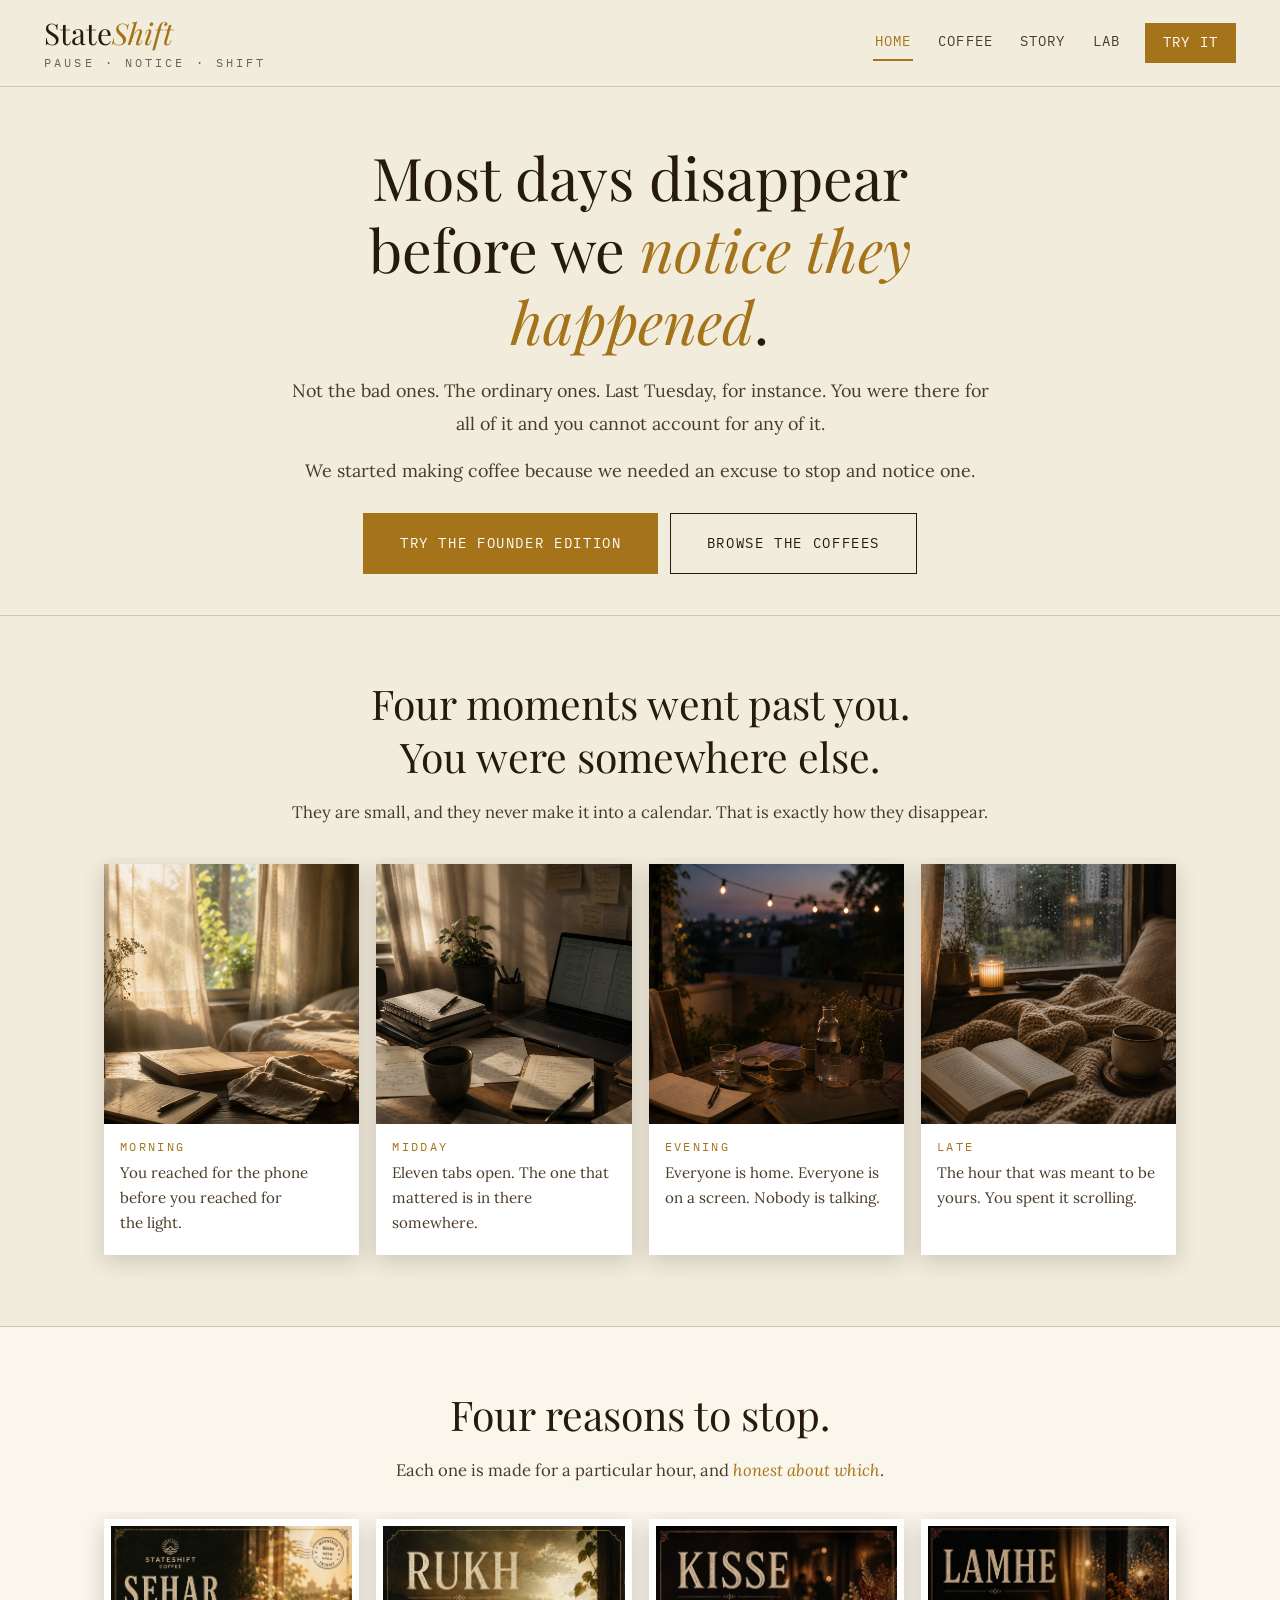
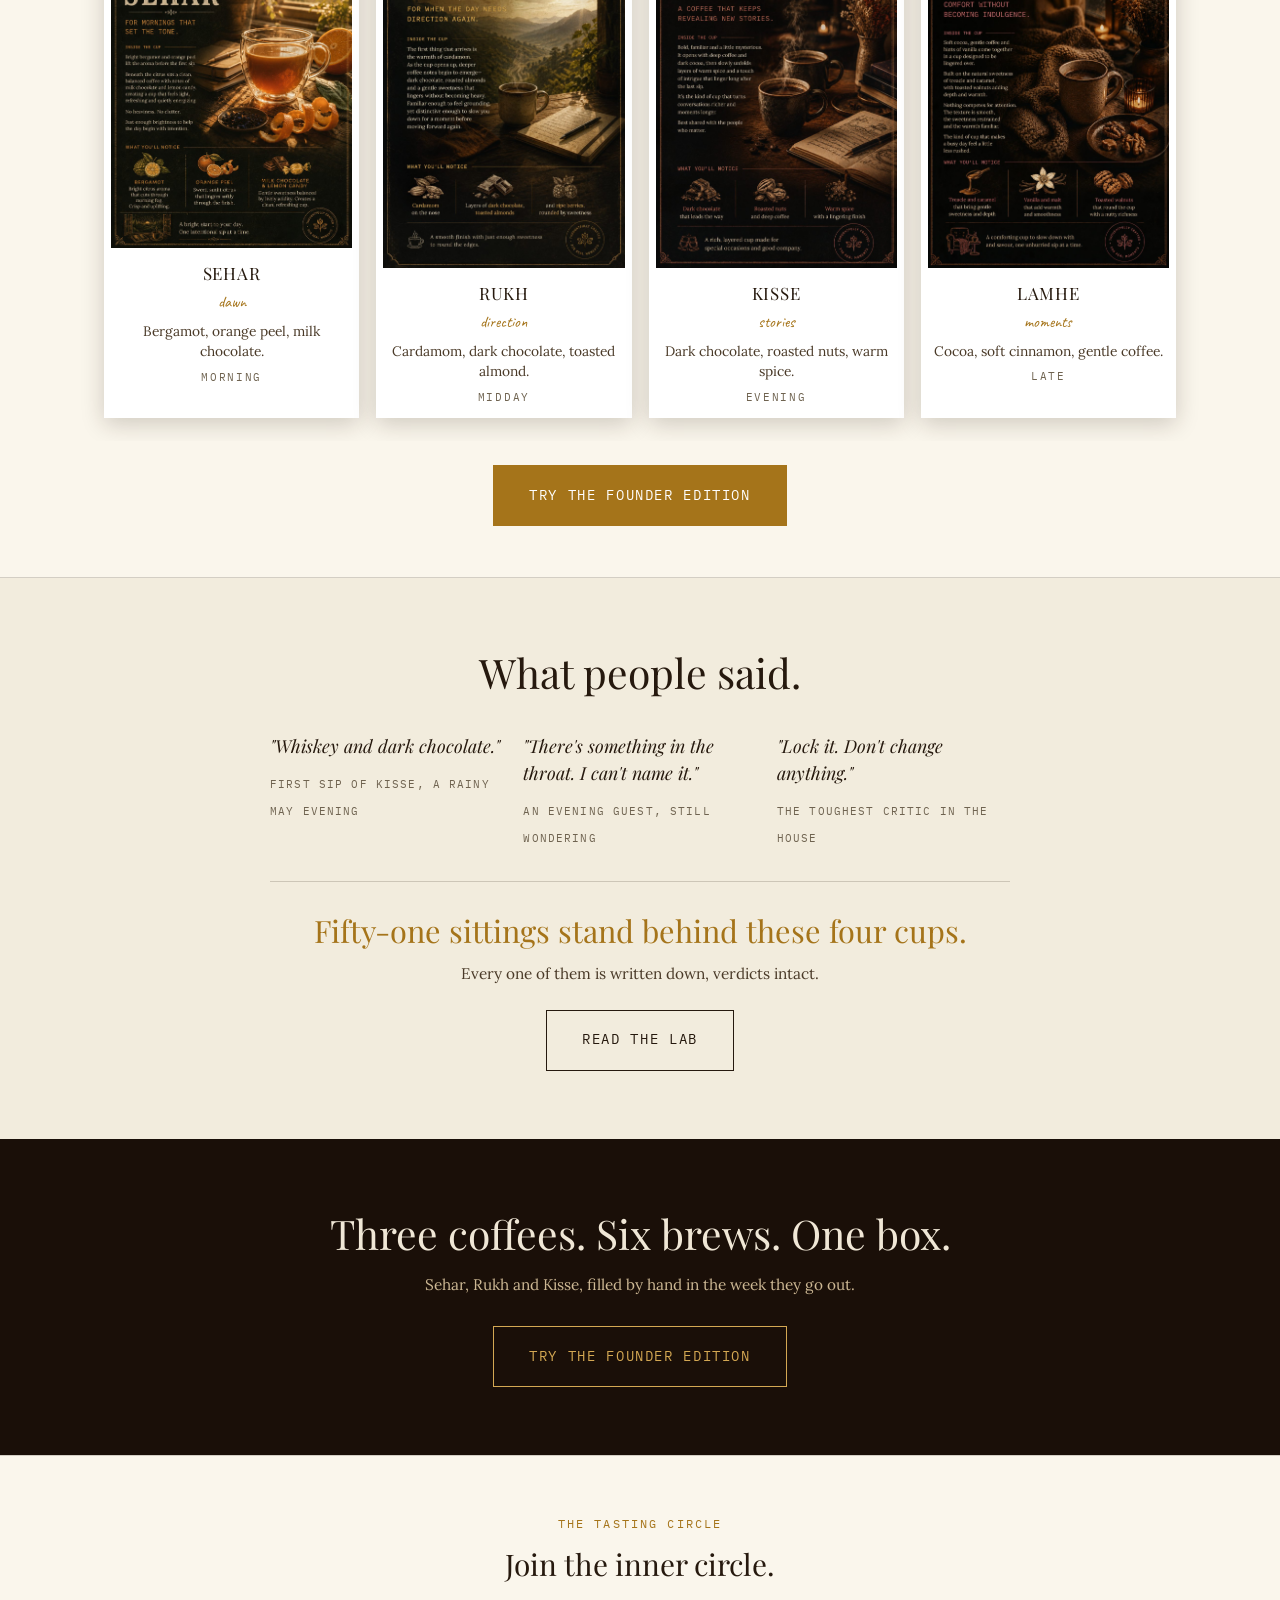
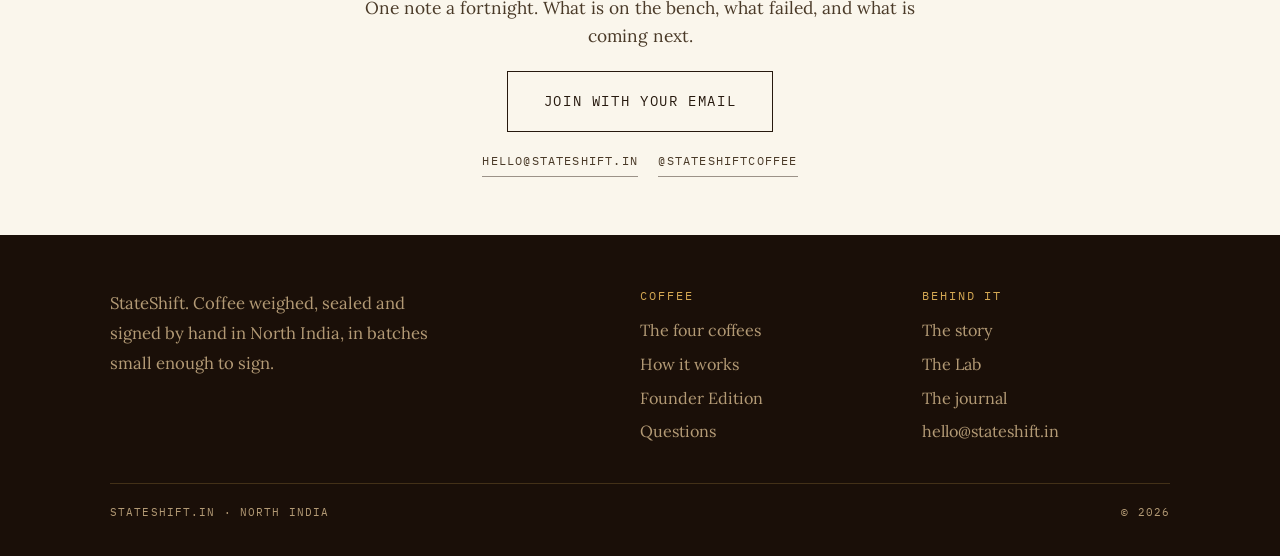
==== commit b96652ab: "Add files via upload" ====
--- a/index.html
+++ b/index.html
@@ -19,6 +19,10 @@
   --line:rgba(38,25,14,.18); --line-strong:rgba(38,25,14,.45); --line-dark:rgba(212,168,83,.22);
 }
 html{font-size:16px;scroll-behavior:smooth;scroll-padding-top:110px}
+/* One site, two comfortable reading sizes. The mobile tuning is
+   preserved; desktop lifts as a whole rather than being starved. */
+@media(min-width:1024px){html{font-size:17px}}
+@media(min-width:1440px){html{font-size:18px}}
 body{font-family:'Lora',Georgia,serif;background:var(--paper);color:var(--ink);
   font-size:.93rem;line-height:1.72;min-height:100vh}
 p{text-wrap:pretty}            /* no more one-word last lines */
@@ -55,9 +59,9 @@
 .site-header.scrolled .site-logo small{opacity:0;max-height:0;margin:0;overflow:hidden}
 
 /* ---------- TYPE ---------- */
-.eyebrow{font-family:'IBM Plex Mono',monospace;font-size:.7rem;letter-spacing:.18em;
+.eyebrow{font-family:'IBM Plex Mono',monospace;font-size:clamp(.7rem,.9vw,.8rem);letter-spacing:.18em;
   text-transform:uppercase;color:var(--gold);display:block;margin-bottom:.85rem}
-.lead{font-size:clamp(.92rem,2vw,.99rem);color:var(--ink-soft);line-height:1.75}
+.lead{font-size:clamp(.92rem,1.5vw,1.15rem);color:var(--ink-soft);line-height:1.75}
 .margin-note{font-family:'Caveat',cursive;font-size:1.12rem;color:var(--gold);display:inline-block}
 .qlink{font-family:'Playfair Display',serif;font-style:italic;color:var(--gold);
   text-decoration:none;border-bottom:1px solid rgba(165,116,26,.4);transition:all .2s}
@@ -152,6 +156,26 @@
   font-family:'IBM Plex Mono',monospace;font-size:.66rem;letter-spacing:.1em;text-transform:uppercase}
 
 /* ---------- RESPONSIVE ---------- */
+/* ---------- DESKTOP ---------- */
+@media(min-width:1024px){
+  .site-header{padding:1rem 2.6rem}
+  .site-logo{font-size:1.75rem}
+  .site-logo small{font-size:.7rem}
+  .site-nav{gap:1.4rem}
+  .site-nav a{font-size:.8rem}
+  .btn{font-size:.8rem;padding:1.05rem 2.1rem}
+  .disclose > summary{font-size:1.06rem;padding:1.05rem 3rem 1.05rem 1.3rem}
+  .disclose .body p{font-size:1rem}
+  .disclose .body{padding:1.1rem 1.3rem 1.3rem}
+  .contact-close{padding:3.4rem 2rem}
+  .contact-close h2{font-size:1.75rem}
+  .contact-close .cc-line{font-size:1.02rem;max-width:560px}
+  .site-footer{padding:3.2rem 2.6rem 2rem}
+  .footer-links li{font-size:.95rem}
+  .notebook{padding:1.4rem 1.6rem}
+  .notebook .nb-line{font-size:1.5rem}
+}
+
 @media(max-width:860px){
   .footer-grid{grid-template-columns:1fr 1fr;gap:1.3rem 1.2rem}
   .footer-grid > *:first-child{grid-column:1 / -1}
@@ -177,56 +201,62 @@
 /* ===== page-specific ===== */
 
 .hero{padding:2.2rem 1.3rem 2rem;text-align:center;max-width:560px;margin:0 auto}
+@media(min-width:900px){.hero{max-width:780px;padding:4.4rem 2rem 3.2rem}}
 @media(min-width:761px){.hero{padding:3.2rem 2rem 2.4rem}}
-.hero h1{font-size:clamp(1.45rem,5vw,2.4rem);line-height:1.28;margin-bottom:.9rem}
+.hero h1{font-size:clamp(1.45rem,4.6vw,3.5rem);line-height:1.22;margin-bottom:1.1rem}
 .hero h1 em{color:var(--gold)}
-.hero p{font-size:.92rem;line-height:1.75;color:var(--ink-soft);margin-bottom:.8rem}
+.hero p{font-size:clamp(.92rem,1.4vw,1.18rem);line-height:1.8;color:var(--ink-soft);margin-bottom:.9rem}
 .hero p:last-of-type{margin-bottom:1.5rem}
 .hero-ctas{display:flex;gap:.7rem;justify-content:center;flex-wrap:wrap}
 
 .autop{padding:2.2rem 0 2rem;border-top:1px solid var(--line);border-bottom:1px solid var(--line)}
 .autop-in{max-width:580px;margin:0 auto;padding:0 1.3rem 1.2rem;text-align:center}
-.autop h2{font-size:clamp(1.25rem,3.8vw,1.75rem);line-height:1.35;margin-bottom:.7rem}
-.autop .sub{color:var(--ink-soft);font-size:.9rem;line-height:1.75}
+@media(min-width:900px){.autop-in{max-width:800px;padding-bottom:1.8rem}.autop{padding:3.6rem 0 2.8rem}}
+.autop h2{font-size:clamp(1.25rem,3.2vw,2.5rem);line-height:1.3;margin-bottom:.85rem}
+.autop .sub{color:var(--ink-soft);font-size:clamp(.9rem,1.3vw,1.12rem);line-height:1.75}
 .mcard{background:#fff;box-shadow:0 6px 22px rgba(38,25,14,.18);overflow:hidden}
 .mimg{height:190px;background-size:cover;background-position:center 45%}
+@media(min-width:900px){.mimg{height:260px}}
 .mtext{padding:.9rem .95rem 1.1rem}
 .mtext h3{font-family:'IBM Plex Mono',monospace;font-size:.68rem;letter-spacing:.2em;
   text-transform:uppercase;color:var(--gold);margin-bottom:.45rem}
-.mtext p{font-size:.89rem;line-height:1.6;color:var(--ink-soft)}
+.mtext p{font-size:clamp(.89rem,1.1vw,1.05rem);line-height:1.65;color:var(--ink-soft)}
 
 .four{padding:2.2rem 0 2rem;background:var(--cream);border-bottom:1px solid var(--line)}
 .four-in{max-width:580px;margin:0 auto;padding:0 1.3rem 1rem;text-align:center}
-.four-in h2{font-size:clamp(1.25rem,3.8vw,1.75rem);margin-bottom:.7rem;line-height:1.3}
-.sorted{font-size:.9rem;line-height:1.75;color:var(--ink-soft)}
+@media(min-width:900px){.four-in{max-width:800px;padding-bottom:1.6rem}.four{padding:3.6rem 0 3rem}}
+.four-in h2{font-size:clamp(1.25rem,3.2vw,2.5rem);margin-bottom:.85rem;line-height:1.3}
+.sorted{font-size:clamp(.9rem,1.3vw,1.12rem);line-height:1.75;color:var(--ink-soft)}
 .sorted em{color:var(--gold);font-style:italic}
 .ccard{text-decoration:none;color:var(--ink);background:#fff;padding:7px 7px 9px;
   box-shadow:0 6px 22px rgba(38,25,14,.2);display:block;transition:all .25s}
 @media(min-width:861px){.ccard:hover{transform:translateY(-6px);box-shadow:0 16px 34px rgba(38,25,14,.28)}}
 .ccard img{width:100%;display:block}
 .clabel{padding:.65rem .3rem .15rem;text-align:center}
-.cname{font-family:'Playfair Display',serif;font-size:1rem;letter-spacing:.05em;display:block}
+.cname{font-family:'Playfair Display',serif;font-size:clamp(1rem,1.3vw,1.25rem);letter-spacing:.05em;display:block}
 .cword{font-family:'Caveat',cursive;font-size:.95rem;color:var(--gold);display:block;margin-bottom:.28rem}
-.ctaste{font-size:.81rem;color:var(--ink-soft);line-height:1.5;display:block;margin-bottom:.3rem}
+.ctaste{font-size:clamp(.81rem,1vw,.95rem);color:var(--ink-soft);line-height:1.5;display:block;margin-bottom:.35rem}
 .cwhen{font-family:'IBM Plex Mono',monospace;font-size:.63rem;letter-spacing:.16em;text-transform:uppercase;color:var(--muted);display:block}
 .four-cta{text-align:center;margin-top:1.4rem;padding:0 1.3rem}
 
 .proof{padding:2.4rem 1.3rem}
+@media(min-width:900px){.proof{padding:4rem 2rem}}
 .proof-in{max-width:740px;margin:0 auto}
-.proof h2{text-align:center;font-size:clamp(1.25rem,3.8vw,1.75rem);margin-bottom:1.6rem;line-height:1.3}
+.proof h2{text-align:center;font-size:clamp(1.25rem,3.2vw,2.4rem);margin-bottom:2rem;line-height:1.3}
 .said{display:grid;grid-template-columns:1fr;gap:1.2rem;margin-bottom:1.8rem}
 @media(min-width:701px){.said{grid-template-columns:repeat(3,1fr);gap:1.2rem}}
-.said blockquote{font-family:'Playfair Display',serif;font-style:italic;font-size:1rem;
-  line-height:1.5;color:var(--ink);margin:0 0 .45rem}
+.said blockquote{font-family:'Playfair Display',serif;font-style:italic;font-size:clamp(1rem,1.4vw,1.35rem);
+  line-height:1.5;color:var(--ink);margin:0 0 .5rem}
 .said cite{font-family:'IBM Plex Mono',monospace;font-size:.67rem;letter-spacing:.1em;
   text-transform:uppercase;color:var(--muted);font-style:normal}
 .tally{text-align:center;border-top:1px solid var(--line);padding-top:1.6rem}
-.tally .n{font-family:'Playfair Display',serif;font-size:clamp(1.1rem,3.2vw,1.5rem);color:var(--gold);line-height:1.4;margin-bottom:.45rem}
-.tally p{font-size:.88rem;color:var(--ink-soft);margin-bottom:1.2rem}
+.tally .n{font-family:'Playfair Display',serif;font-size:clamp(1.1rem,2.4vw,2rem);color:var(--gold);line-height:1.4;margin-bottom:.55rem}
+.tally p{font-size:clamp(.88rem,1.2vw,1.08rem);color:var(--ink-soft);margin-bottom:1.3rem}
 
 .close{background:var(--espresso);color:var(--dark-text);text-align:center;padding:2.4rem 1.3rem}
-.close h2{color:var(--dark-text);font-size:clamp(1.25rem,3.6vw,1.75rem);margin-bottom:.6rem;line-height:1.35}
-.close p{color:#cdb894;margin-bottom:1.4rem;line-height:1.7;max-width:420px;margin-left:auto;margin-right:auto;font-size:.88rem}
+@media(min-width:900px){.close{padding:4rem 2rem}}
+.close h2{color:var(--dark-text);font-size:clamp(1.25rem,3.2vw,2.4rem);margin-bottom:.75rem;line-height:1.3}
+.close p{color:#cdb894;margin-bottom:1.6rem;line-height:1.7;max-width:520px;margin-left:auto;margin-right:auto;font-size:clamp(.88rem,1.2vw,1.08rem)}
 
 </style>
 </head>
